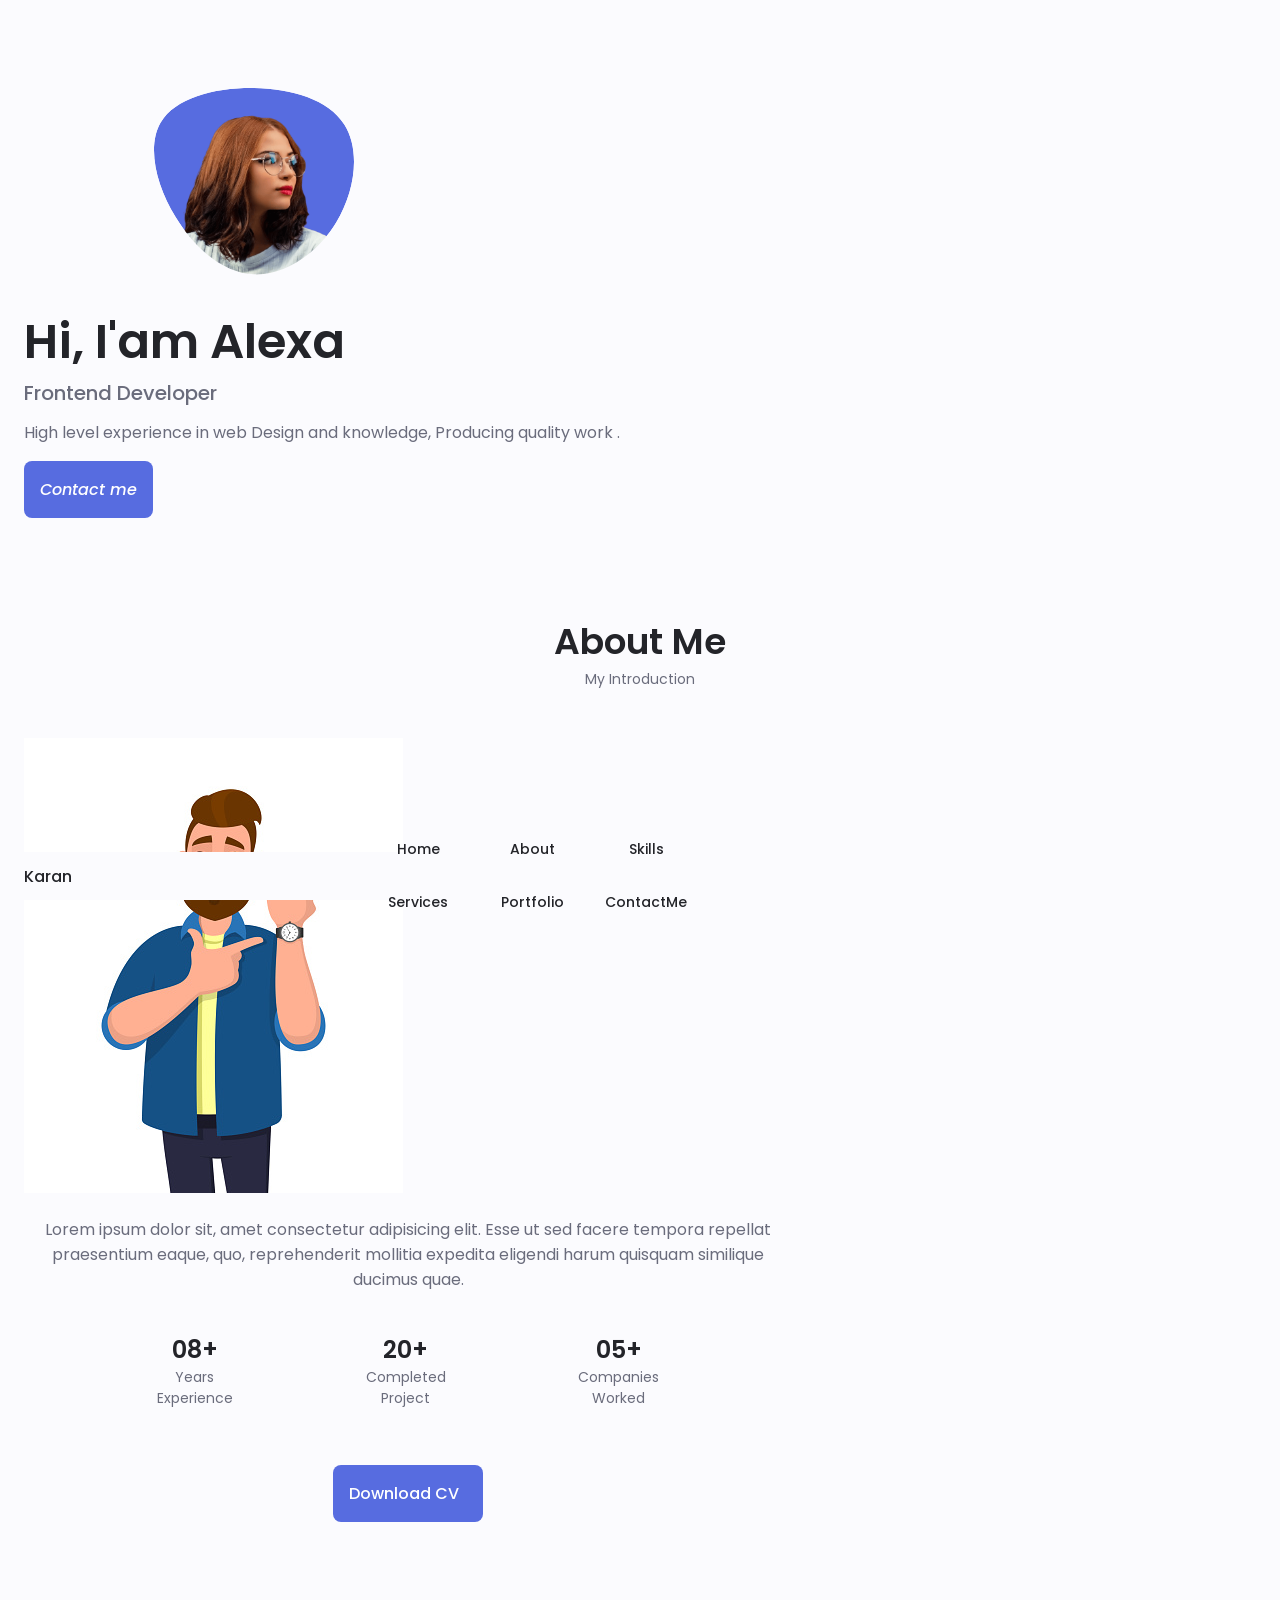
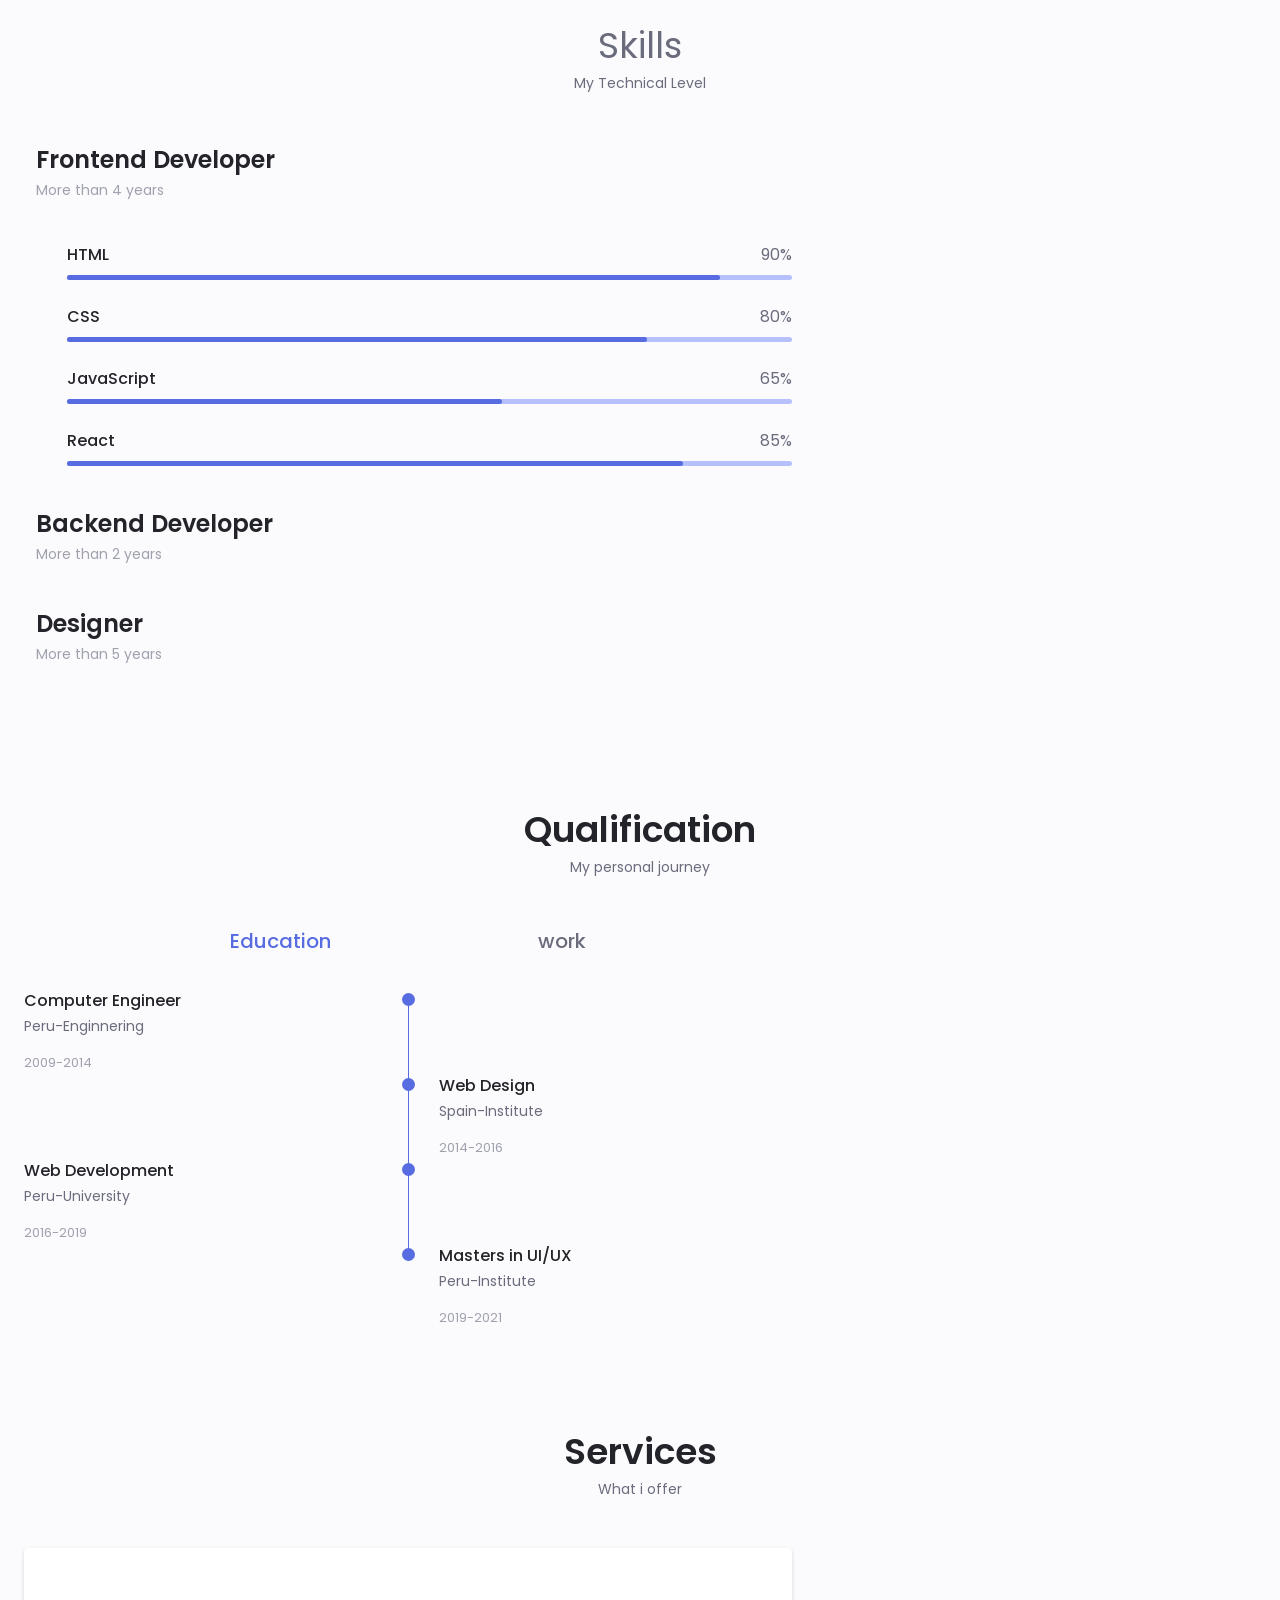
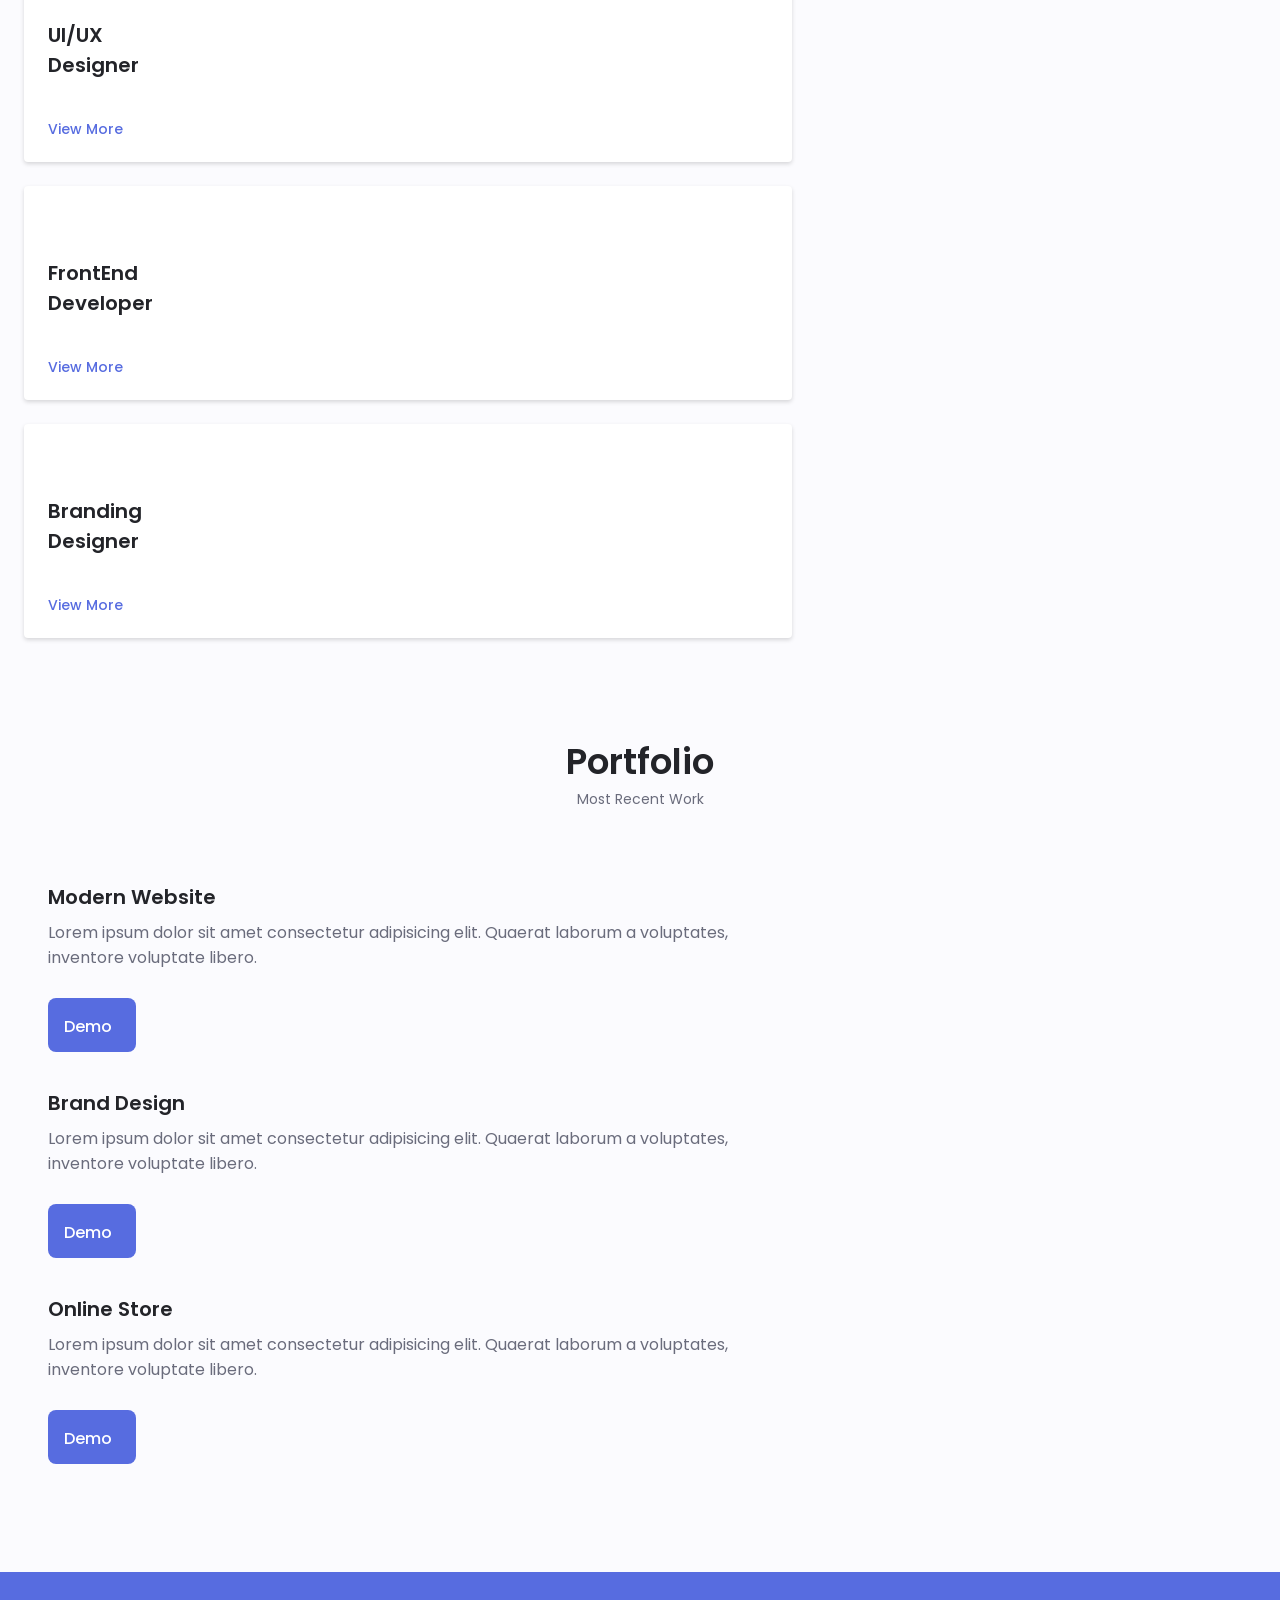
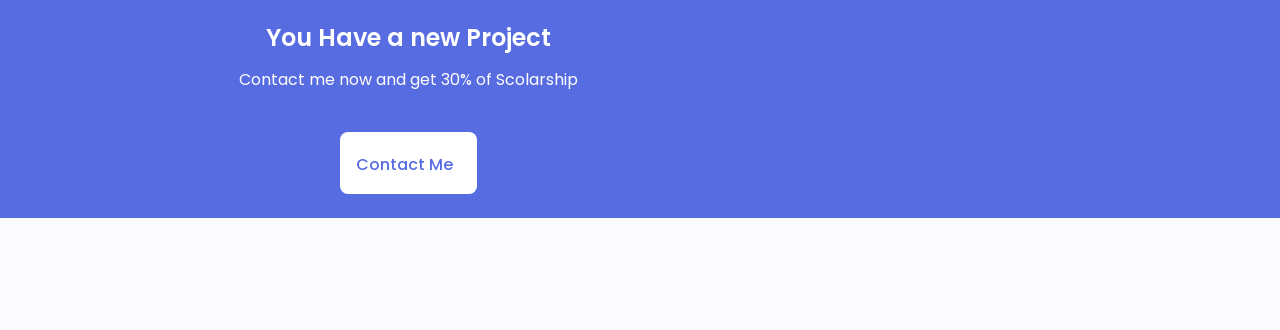
==== index.html @ 1f007a7f "added project section" ====
<!DOCTYPE html>
<html lang="en">

<head>
    <meta charset="UTF-8" />
    <meta http-equiv="X-UA-Compatible" content="IE=edge" />
    <meta name="viewport" content="width=device-width, initial-scale=1.0" />
    <title>Porfolio Site</title>
    <link rel="stylesheet" href="./css/style.css" />
    <link rel="stylesheet" href="https://unicons.iconscout.com/release/v4.0.0/css/line.css" />
</head>

<body>

    <!-- NAVBAR SECTION  -->
    <header id="header" class="header">
        <nav class="nav container">
            <a href="#" class="nav_logo">Karan</a>
            <div class="nav_menu" id="nav-menu">
                <ul class="nav_list grid">
                    <li class="nav_item">
                        <a href="#home" class="nav_link">
                            <i class="uil uil-estate nav_icon"></i>Home
                        </a>
                    </li>
                    <li class="nav_item">
                        <a href="#about" class="nav_link">
                            <i class="uil uil-users-alt nav_icon"></i>About
                        </a>
                    </li>
                    <li class="nav_item">
                        <a href="#skills" class="nav_link">
                            <i class="uil uil-file nav_icon"></i>Skills
                        </a>
                    </li>
                    <li class="nav_item">
                        <a href="#services" class="nav_link">
                            <i class="uil uil-briefcase-alt nav_icon"></i>Services
                        </a>
                    </li>
                    <li class="nav_item">
                        <a href="#portfolio" class="nav_link">
                            <i class="uil uil-scenery nav_icon"></i>Portfolio
                        </a>
                    </li>
                    <li class="nav_item">
                        <a href="#contact" class="nav_link">
                            <i class="uil uil-message nav_icon"></i>ContactMe
                        </a>
                    </li>
                </ul>
                <i class="uil uil-times nav_close" id="nav-close"></i>
            </div>
            <div class="nav_btns">
                <div class="nav_toggle" id="nav-toggle">
                    <i class="uil uil-apps nav_icon"></i>
                </div>
            </div>
        </nav>
    </header>

    <main class="main">
        <!-- HOME SECTION  -->

        <section class="home section" id="home">
            <div class="home_container container grid">
                <div class="home_content grid">
                    <div class="home_social">
                        <a href="#" target='_blank' class="home_social_icon"><i class="uil uil-dribbble"></i></a>

                        <a href="#" target='_blank' class="home_social_icon"><i class="uil uil-github-alt"></i></a>

                        <a href="#" target='_blank' class="home_social_icon"><i class="uil uil-linkedin-alt"></i></a>
                    </div>
                    <div class="home_img">
                        <svg viewBox="0 0 200 187" class='home_blob' xmlns="http://www.w3.org/2000/svg" xmlns:xlink="http://www.w3.org/1999/xlink">
              <mask id="mask0" mask-type="alpha">
                <path d="M190.312 36.4879C206.582 62.1187 201.309 102.826 182.328 134.186C163.346 165.547 
                            130.807 187.559 100.226 186.353C69.6454 185.297 41.0228 161.023 21.7403 129.362C2.45775 
                            97.8511 -7.48481 59.1033 6.67581 34.5279C20.9871 10.1032 59.7028 -0.149132 97.9666 
                            0.00163737C136.23 0.303176 174.193 10.857 190.312 36.4879Z" />
              </mask>
              <g mask="url(#mask0)">
                <path d="M190.312 36.4879C206.582 62.1187 201.309 102.826 182.328 134.186C163.346 
                            165.547 130.807 187.559 100.226 186.353C69.6454 185.297 41.0228 161.023 21.7403 
                            129.362C2.45775 97.8511 -7.48481 59.1033 6.67581 34.5279C20.9871 10.1032 59.7028 
                            -0.149132 97.9666 0.00163737C136.23 0.303176 174.193 10.857 190.312 36.4879Z" />
                <image class="home_blob-img" x='12' y='18' xlink:href="img/perfil.png" />
              </g>
            </svg>
                    </div>
                    <div class="home_data">
                        <h1 class="home_title">Hi, I'am Alexa</h1>
                        <h3 class="home_subtitle">Frontend Developer</h3>
                        <p class="home_description">High level experience in web Design and knowledge, Producing quality work .</p>
                        <a href="#contact" class="button button--flex">
                            <i class='uil uil-message'>Contact me</i>
                        </a>
                    </div>
                </div>
                <div class="home_scroll">
                    <a href="#about" class="home_scroll-button button--flex">
                        <i class="uil uil-mouse-alt home_scroll-mouse"></i>
                        <span class="home_scroll-name">Scroll Down</span>
                        <i class="uil uil-arrow-down home_scroll-arrow"></i>
                    </a>
                </div>
        </section>

        <!-- ABOUT SECTION  -->

        <section class="about section" id="about">
            <h2 class="section_title">About Me</h2>
            <span class="section_subtitle">My Introduction</span>
            <div class="about_container container grid">
                <img src="./img/aboutt.jpg" alt="">
                <div class="about_data">
                    <p class="about_description">Lorem ipsum dolor sit, amet consectetur adipisicing elit. Esse ut sed facere tempora repellat praesentium eaque, quo, reprehenderit mollitia expedita eligendi harum quisquam similique ducimus quae.</p>
                    <div class="about_info">
                        <div class="">
                            <span class="about_info-title">08+</span>
                            <span class="about_info-name">Years <br> Experience</span>
                        </div>

                        <div class="">
                            <span class="about_info-title">20+</span>
                            <span class="about_info-name">Completed <br> Project</span>
                        </div>

                        <div class="">
                            <span class="about_info-title">05+</span>
                            <span class="about_info-name">Companies <br> Worked</span>
                        </div>
                    </div>
                    <div class="about_buttons">
                        <a download="" href="./Resume/Karan-resume.pdf" class="button button--flex">
              Download CV<i class="uil uil-download-alt button_icon"></i>
            </a>
                    </div>
                </div>
            </div>
        </section>

        <!-- SKILLS SECTION  -->

        <section class="skills section" id="skills">
            <div class="section_title">Skills</div>
            <span class="section_subtitle">My Technical Level</span>
            <div class="skills_container container grid">
                <div>
                    <!--======== Skill1 ======-->
                    <div class="skills_content skills_open ">
                        <div class="skills_header">
                            <i class="uil uil-brackets-curly skills_icon"></i>
                            <div>
                                <h1 class="skills_title">
                                    Frontend Developer
                                </h1>
                                <span class="skills_subtitle">More than 4 years</span>
                            </div>
                            <i class="uil uil-angle-down skills_arrow"></i>
                        </div>
                        <div class="skills_list grid">
                            <!-- 1ST LIST -->

                            <div class="skills_data">
                                <div class="skills_titles">
                                    <h3 class="skills_name">HTML</h3>
                                    <span class="skills_number">90%</span>
                                </div>
                                <div class="skills_bar">
                                    <span class="skills_percentage skills_html"></span>
                                </div>
                            </div>
                            <!-- 2ND LIST -->

                            <div class="skills_data">
                                <div class="skills_titles">
                                    <h3 class="skills_name">CSS</h3>
                                    <span class="skills_number">80%</span>
                                </div>
                                <div class="skills_bar">
                                    <span class="skills_percentage skills_css"></span>
                                </div>
                            </div>
                            <!-- 3RD LIST -->

                            <div class="skills_data">
                                <div class="skills_titles">
                                    <h3 class="skills_name">JavaScript</h3>
                                    <span class="skills_number">65%</span>
                                </div>
                                <div class="skills_bar">
                                    <span class="skills_percentage skills_javascript"></span>
                                </div>
                            </div>
                            <!-- 4th LIST -->

                            <div class="skills_data">
                                <div class="skills_titles">
                                    <h3 class="skills_name">React</h3>
                                    <span class="skills_number">85%</span>
                                </div>
                                <div class="skills_bar">
                                    <span class="skills_percentage skills_react"></span>
                                </div>
                            </div>


                        </div>
                    </div>
                    <!--======== Skill2 ======-->
                    <div class="skills_content skills_close ">
                        <div class="skills_header">
                            <i class="uil uil-server-network skills_icon"></i>
                            <div>
                                <h1 class="skills_title">
                                    Backend Developer
                                </h1>
                                <span class="skills_subtitle">More than 2 years</span>
                            </div>
                            <i class="uil uil-angle-down skills_arrow"></i>
                        </div>
                        <div class="skills_list grid">
                            <!-- 1ST LIST -->

                            <div class="skills_data">
                                <div class="skills_titles">
                                    <h3 class="skills_name">NodsJs</h3>
                                    <span class="skills_number">90%</span>
                                </div>
                                <div class="skills_bar">
                                    <span class="skills_percentage skills_node"></span>
                                </div>
                            </div>
                            <!-- 2ND LIST -->

                            <div class="skills_data">
                                <div class="skills_titles">
                                    <h3 class="skills_name">PHP</h3>
                                    <span class="skills_number">70%</span>
                                </div>
                                <div class="skills_bar">
                                    <span class="skills_percentage skills_php"></span>
                                </div>
                            </div>
                            <!-- 3RD LIST -->

                            <div class="skills_data">
                                <div class="skills_titles">
                                    <h3 class="skills_name">Firebase</h3>
                                    <span class="skills_number">65%</span>
                                </div>
                                <div class="skills_bar">
                                    <span class="skills_percentage skills_firebase"></span>
                                </div>
                            </div>
                            <!-- 4th LIST -->

                            <div class="skills_data">
                                <div class="skills_titles">
                                    <h3 class="skills_name">Python</h3>
                                    <span class="skills_number">55%</span>
                                </div>
                                <div class="skills_bar">
                                    <span class="skills_percentage skills_python"></span>
                                </div>
                            </div>


                        </div>
                    </div>
                    <!--======== Skill3 ======-->
                    <div class="skills_content skills_close ">
                        <div class="skills_header">
                            <i class="uil uil-swatchbook skills_icon"></i>
                            <div>
                                <h1 class="skills_title">
                                    Designer
                                </h1>
                                <span class="skills_subtitle">More than 5 years</span>
                            </div>
                            <i class="uil uil-angle-down skills_arrow"></i>
                        </div>
                        <div class="skills_list grid">
                            <!-- 1ST LIST -->

                            <div class="skills_data">
                                <div class="skills_titles">
                                    <h3 class="skills_name">Figma</h3>
                                    <span class="skills_number">90%</span>
                                </div>
                                <div class="skills_bar">
                                    <span class="skills_percentage skills_figma"></span>
                                </div>
                            </div>
                            <!-- 2ND LIST -->

                            <div class="skills_data">
                                <div class="skills_titles">
                                    <h3 class="skills_name">Sketch</h3>
                                    <span class="skills_number">85%</span>
                                </div>
                                <div class="skills_bar">
                                    <span class="skills_percentage skills_sketch"></span>
                                </div>
                            </div>
                            <!-- 3RD LIST -->

                            <div class="skills_data">
                                <div class="skills_titles">
                                    <h3 class="skills_name">Photoshop</h3>
                                    <span class="skills_number">65%</span>
                                </div>
                                <div class="skills_bar">
                                    <span class="skills_percentage skills_photoshop"></span>
                                </div>
                            </div>

                        </div>
                    </div>
                </div>
            </div>
        </section>

        <!-- QUALIFICATION SECTION  -->

        <section class="q section">
            <h2 class="section_title">Qualification</h2>
            <span class="section_subtitle">My personal journey</span>
            <div class="q_container container">
                <div class="q_tabs">
                    <div class="q_button button-flex q_active" data-target='#education'>
                        <i class="uil uil-graduation-cap q-icon"></i> Education
                    </div>
                    <div class="q_button button-flex" data-target="#work">
                        <i class="uil uil-briefcase-alt q-icon"></i> work
                    </div>
                </div>
                <div class="q_sections">
                    <!--=================Qualification content 1=============-->
                    <div class="q_content q_active" data-content id="education">
                        <!--=================Qualification  1=============-->
                        <div class="q_data">
                            <div>
                                <h3 class="q_title">Computer Engineer</h3>
                                <span class="q_subtitle">Peru-Enginnering</span>
                                <div class="q_calendar">
                                    <i class="uil uil-calendar-alt"></i> 2009-2014
                                </div>
                            </div>
                            <div>
                                <span class="q_rounder"></span>
                                <span class="q_line"></span>
                            </div>
                        </div>

                        <!--=================Qualification  2=============-->
                        <div class="q_data">
                            <div></div>
                            <div>
                                <span class="q_rounder"></span>
                                <span class="q_line"></span>
                            </div>
                            <div>
                                <h3 class="q_title">Web Design</h3>
                                <span class="q_subtitle">Spain-Institute</span>
                                <div class="q_calendar">
                                    <i class="uil uil-calendar-alt"></i> 2014-2016
                                </div>
                            </div>
                        </div>

                        <!--=================Qualification  3=============-->
                        <div class="q_data">
                            <div>
                                <h3 class="q_title">Web Development</h3>
                                <span class="q_subtitle">Peru-University</span>
                                <div class="q_calendar">
                                    <i class="uil uil-calendar-alt"></i> 2016-2019
                                </div>
                            </div>
                            <div>
                                <span class="q_rounder"></span>
                                <span class="q_line"></span>
                            </div>
                        </div>
                        <!--=================Qualification  4=============-->
                        <div class="q_data">
                            <div></div>
                            <div>
                                <span class="q_rounder"></span>
                                <!-- <span class="q_line"></span> -->
                            </div>
                            <div>
                                <h3 class="q_title">Masters in UI/UX</h3>
                                <span class="q_subtitle">Peru-Institute</span>
                                <div class="q_calendar">
                                    <i class="uil uil-calendar-alt"></i> 2019-2021
                                </div>
                            </div>

                        </div>
                    </div>
                    <!--=================Qualification content 2=============-->
                    <div class="q_content" data-content id="work">
                        <!--=================Qualification  1=============-->
                        <div class="q_data">
                            <div>
                                <h3 class="q_title">Software Engineer</h3>
                                <span class="q_subtitle">Microsoft-Peru</span>
                                <div class="q_calendar">
                                    <i class="uil uil-calendar-alt"></i> 2016-2018
                                </div>
                            </div>
                            <div>
                                <span class="q_rounder"></span>
                                <span class="q_line"></span>
                            </div>
                        </div>

                        <!--=================Qualification  2=============-->
                        <div class="q_data">
                            <div></div>
                            <div>
                                <span class="q_rounder"></span>
                                <span class="q_line"></span>
                            </div>
                            <div>
                                <h3 class="q_title">Frontend Developer</h3>
                                <span class="q_subtitle">Apple Inc-Spain</span>
                                <div class="q_calendar">
                                    <i class="uil uil-calendar-alt"></i> 2018-2020
                                </div>
                            </div>
                        </div>

                        <!--=================Qualification  3=============-->
                        <div class="q_data">
                            <div>
                                <h3 class="q_title">UI-Designer</h3>
                                <span class="q_subtitle">Figma-Spain</span>
                                <div class="q_calendar">
                                    <i class="uil uil-calendar-alt"></i> 2016-2019
                                </div>
                            </div>
                            <div>
                                <span class="q_rounder"></span>
                                <!-- <span class="q_line"></span> -->
                            </div>
                        </div>
                    </div>
                </div>
            </div>
        </section>

        <!-- SERVICES SECTION/  -->

        <section class="services section" id="services">
            <h2 class="section_title">Services</h2>
            <span class="section_subtitle">What i offer</span>
            <div class="services_container container grid">
                <!-- SERVICES 1 -->
                <div class="services_content">
                    <div>
                        <i class="uil uil-web-grid services_icon"></i>
                        <h3 class="services_title">UI/UX <br> Designer</h3>
                    </div>
                    <span class="button button-flex button-small button-link services_button">
                        View More
                        <i class="uil uil-arrow-right button_icon"></i>
                    </span>
                    <div class="services_modal">
                        <div class="services_modal-content">
                            <h4 class="services_modal-title">UI/UX <br> Designer</h4>
                            <i class="uil uil-times services_modal-close"></i>
                            <ul class="services_modal-services grid">
                                <li class="services-modal-service">
                                    <i class="uil uil-check-circle services_modal-icon"></i>
                                    <p>Lorem ipsum dolor sit amet.</p>
                                </li>
                                <li class="services-modal-service">
                                    <i class="uil uil-check-circle services_modal-icon"></i>
                                    <p>Lorem ipsum dolor sit amet.</p>
                                </li>
                                <li class="services-modal-service">
                                    <i class="uil uil-check-circle services_modal-icon"></i>
                                    <p>Lorem ipsum dolor sit amet.</p>
                                </li>
                                <li class="services-modal-service">
                                    <i class="uil uil-check-circle services_modal-icon"></i>
                                    <p>Lorem ipsum dolor sit amet.</p>
                                </li>
                            </ul>
                        </div>
                    </div>
                </div>
                <!-- SERVICES 2 -->
                <div class="services_content">
                    <div>
                        <i class="uil uil-arrow services_icon"></i>
                        <h3 class="services_title">FrontEnd <br> Developer</h3>
                    </div>
                    <span class="button button-flex button-small button-link services_button">
                        View More
                        <i class="uil uil-arrow-right button_icon"></i>
                    </span>
                    <div class="services_modal">
                        <div class="services_modal-content">
                            <h4 class="services_modal-title">FrontEnd <br> Developer</h4>
                            <i class="uil uil-times services_modal-close"></i>
                            <ul class="services_modal-services grid">
                                <li class="services-modal-service">
                                    <i class="uil uil-check-circle services_modal-icon"></i>
                                    <p>Lorem ipsum dolor sit amet.</p>
                                </li>
                                <li class="services-modal-service">
                                    <i class="uil uil-check-circle services_modal-icon"></i>
                                    <p>Lorem ipsum dolor sit amet.</p>
                                </li>
                                <li class="services-modal-service">
                                    <i class="uil uil-check-circle services_modal-icon"></i>
                                    <p>Lorem ipsum dolor sit amet.</p>
                                </li>
                                <li class="services-modal-service">
                                    <i class="uil uil-check-circle services_modal-icon"></i>
                                    <p>Lorem ipsum dolor sit amet.</p>
                                </li>
                            </ul>
                        </div>
                    </div>
                </div>
                <!-- SERVICES 3 -->
                <div class="services_content">
                    <div>
                        <i class="uil uil-pen services_icon"></i>
                        <h3 class="services_title">Branding <br> Designer</h3>
                    </div>
                    <span class="button button-flex button-small button-link services_button">
                        View More
                        <i class="uil uil-arrow-right button_icon"></i>
                    </span>
                    <div class="services_modal">
                        <div class="services_modal-content">
                            <h4 class="services_modal-title">Branding <br> Designer</h4>
                            <i class="uil uil-times services_modal-close"></i>
                            <ul class="services_modal-services grid">
                                <li class="services-modal-service">
                                    <i class="uil uil-check-circle services_modal-icon"></i>
                                    <p>Lorem ipsum dolor sit amet.</p>
                                </li>
                                <li class="services-modal-service">
                                    <i class="uil uil-check-circle services_modal-icon"></i>
                                    <p>Lorem ipsum dolor sit amet.</p>
                                </li>
                                <li class="services-modal-service">
                                    <i class="uil uil-check-circle services_modal-icon"></i>
                                    <p>Lorem ipsum dolor sit amet.</p>
                                </li>
                                <li class="services-modal-service">
                                    <i class="uil uil-check-circle services_modal-icon"></i>
                                    <p>Lorem ipsum dolor sit amet.</p>
                                </li>
                            </ul>
                        </div>
                    </div>
                </div>
            </div>
        </section>

        <!-- PORTFOLIO SECTION  -->

        <section class="portfolio section" id="portfolio">
            <h2 class="section_title">Portfolio</h2>
            <span class="section_subtitle">Most Recent Work</span>
            <div class="portfolio_container container ">
                <div>
                    <!-- PORTFOLIO 1 -->
                    <div class="portfolio_content grid ">
                        <img src="./img/portfolio1.jpg" alt="" class="portfolio_img">
                        <div class="portfolio_data">
                            <h3 class="portfolio_title">Modern Website</h3>
                            <p class="portfolio_description">
                                Lorem ipsum dolor sit amet consectetur adipisicing elit. Quaerat laborum a voluptates, inventore voluptate libero.
                            </p>
                            <a href="#" class="button button-flex button-small portfolio_button">
                                Demo
                                <i class="uil uil-arrow-right button_icon"></i>
                            </a>
                        </div>
                    </div>
                    <!-- PORTFOLIO 2 -->
                    <div class="portfolio_content grid ">
                        <img src="./img/portfolio2.jpg" alt="" class="portfolio_img">
                        <div class="portfolio_data">
                            <h3 class="portfolio_title">Brand Design</h3>
                            <p class="portfolio_description">
                                Lorem ipsum dolor sit amet consectetur adipisicing elit. Quaerat laborum a voluptates, inventore voluptate libero.
                            </p>
                            <a href="#" class="button button-flex button-small portfolio_button">
                                Demo
                                <i class="uil uil-arrow-right button_icon"></i>
                            </a>
                        </div>
                    </div>
                    <!-- PORTFOLIO 3 -->
                    <div class="portfolio_content grid">
                        <img src="./img/portfolio3.jpg" alt="" class="portfolio_img">
                        <div class="portfolio_data">
                            <h3 class="portfolio_title">Online Store</h3>
                            <p class="portfolio_description">
                                Lorem ipsum dolor sit amet consectetur adipisicing elit. Quaerat laborum a voluptates, inventore voluptate libero.
                            </p>
                            <a href="#" class="button button-flex button-small portfolio_button">
                                Demo
                                <i class="uil uil-arrow-right button_icon"></i>
                            </a>
                        </div>
                    </div>
                </div>
            </div>
        </section>

        <!-- PROJECT IN MIND  -->
        <section class="project section">
            <div class="project_bg">
                <div class="project_container container grid">
                    <div class="project_data">
                        <h2 class="project_title">You Have a new Project</h2>
                        <p class="project_description">Contact me now and get 30% of Scolarship </p>
                        <a href="#contact" class="button button-flex button-white">
                            Contact Me
                            <i class="uil uil-message project_icon button_icon"></i>
                        </a>
                    </div>
                    <img src="./img/project.png" alt="" class="project_img">
                </div>
            </div>
        </section>
    </main>

    <script src="./js/script.js"></script>
</body>

</html>
---- css/style.css ----
@import url("https://fonts.googleapis.com/css2?family=Poppins:wght@100;200;300;400;500;600;700;800;900&display=swap");
:root {
    --header-height: 3rem;
    --hue-color: 231;
    --first-color: hsl(var(--hue-color), 69%, 61%);
    --first-color-second: hsl(var(--hue-color), 69%, 61%);
    --first-color-alt: hsl(var(--hue-color), 57%, 53%);
    --first-color-lighter: hsl(var(--hue-color), 92%, 85%);
    --title-color: hsl(var(--hue-color), 8%, 15%);
    --text-color: hsl(var(--hue-color), 8%, 45%);
    --text-color-light: hsl(var(--hue-color), 8%, 65%);
    --input-color: hsl(var(--hue-color), 70%, 96%);
    --body-color: hsl(var(--hue-color), 60%, 99%);
    --container-color: #fff;
    --body-font: "Poppins", sans-serif;
    --big-font-size: 2rem;
    --h1-font-size: 1.5rem;
    --h2-font-size: 1.25rem;
    --h3-font-size: 1.125rem;
    --normal-font-size: 0.938rem;
    --small-font-size: 0.813rem;
    --smaller-font-size: 0.75rem;
    --font-medium: 500;
    --font-semi-bold: 600;
    --mb-0-25: 0.25rem;
    --mb-0-5: 0.5rem;
    --mb-0-75: 0.75rem;
    --mb-1: 1rem;
    --mb-1-5: 1.5rem;
    --mb-2: 2rem;
    --mb-2-5: 2.5rem;
    --mb-3: 3rem;
    --z-tooltip: 10;
    --z-fixed: 100;
    --z-modal: 1000;
}

@media screen and (min-width: 968px) {
     :root {
        --big-font-size: 3rem;
        --h1-font-size: 2.25rem;
        --h2-font-size: 1.5rem;
        --h3-font-size: 1.25rem;
        --normal-font-size: 1rem;
        --small-font-size: 0.875rem;
        --smaller-font-size: 0.813rem;
    }
}


/* UTILITY SECTION  */

* {
    padding: 0;
    margin: 0;
    box-sizing: border-box;
}

html {
    scroll-behavior: smooth;
}

body {
    margin: 0 0 var(--header-height) 0;
    font-family: var(--body-font);
    font-size: var(--normal-font-size);
    background-color: var(--body-color);
    color: var(--text-color);
}

h1,
h2,
h3,
h4 {
    color: var(--title-color);
    font-weight: var(--font-semi-bold);
}

ul {
    list-style: none;
}

a {
    text-decoration: none;
}

img {
    max-width: 100%;
    height: auto;
}

.section {
    padding: 2rem 0 4rem;
}

.section_title {
    font-size: var(--h1-font-size);
}

.section_subtitle {
    display: block;
    font-size: var(--small-font-size);
    margin-bottom: var(--mb-3);
}

.section_title,
.section_subtitle {
    text-align: center;
}

.container {
    max-width: 768px;
    margin-left: var(--mb-1-5);
    margin-right: var(--mb-1-5);
}

.grid {
    display: grid;
    gap: 1.5rem;
}

.header {
    width: 100%;
    position: fixed;
    bottom: 0;
    left: 0;
    z-index: var(--z-fixed);
    background-color: var(--body-color);
}


/* NAVBAR SECTION  */

.nav {
    max-width: 968px;
    height: var(--header-height);
    display: flex;
    justify-content: space-between;
    align-items: center;
}

.nav_logo,
.nav_toggle {
    color: var(--title-color);
    font-weight: var(--font-medium);
}

.nav_logo:hover {
    color: var(--first-color);
}

.nav_toggle {
    font-size: 1.1rem;
    cursor: pointer;
}

.nav_toggle:hover {
    color: var(--first-color);
    /* color: purple; */
}

@media screen and (max-width: 767px) {
    .nav_menu {
        position: fixed;
        bottom: -100%;
        left: 0;
        width: 100%;
        background-color: var(--body-color);
        padding: 2rem 1.5rem 0 0;
        border-radius: 1.5rem 1.5rem 0 0;
        transition: 0.3s;
    }
}

.nav_list {
    grid-template-columns: repeat(3, 1fr);
    gap: 2rem;
}

.nav_link {
    display: flex;
    flex-direction: column;
    align-items: center;
    font-size: var(--small-font-size);
    color: var(--title-color);
    font-weight: var(--font-medium);
}

.nav_link:hover {
    color: var(--first-color);
    /* color: purple; */
}

.nav_icon {
    font-size: 1.2rem;
}

.nav_close {
    position: absolute;
    right: 1.3rem;
    bottom: 0.5rem;
    font-size: 1.5rem;
    cursor: pointer;
    color: var(--first-color);
}

.nav_close:hover {
    color: var(--first-color-alt);
}

.show-menu {
    bottom: 0;
}


/* HOME SECTION */

.home_container {
    gap: 1rem;
}

.home_content {
    grid-template-columns: .5fr 3fr;
    padding-top: 3.5rem;
    align-items: center;
}

.home_social {
    display: grid;
    grid-template-columns: max-content;
    row-gap: 1rem;
}

.home_social_icon {
    font-size: 1.25rem;
    color: var(--first-color);
}

.home_social_icon:hover {
    color: var(--first-color-alt);
}

.home_blob {
    width: 200px;
    fill: var(--first-color);
}

.home_blob-img {
    width: 170px;
}

.home_data {
    grid-column: 1/3;
}

.home_title {
    font-size: var(--big-font-size);
}

.home_subtitle {
    font-size: var(--h3-font-size);
    color: var(--text-color);
    font-weight: var(--font-medium);
    margin-bottom: var(--mb-0-75);
}

.homedescription {
    margin-bottom: var(--mb-2);
}

.home_scroll {
    display: none;
}

.home_scroll-button {
    color: var(--first-color);
    transition: .3s;
}

.home_scroll-button:hover {
    transform: translateY(.25rem);
}

.home_sccroll-mouse {
    font-size: 2rem;
}

.home_scroll-name {
    font-size: var(--small-font-size);
    color: var(--title-color);
    font-weight: var(--font-medium);
    margin-right: var(--mb-0-25);
}

.home_scroll-arrow {
    font-size: 1.25rem;
}


/* BUTTONS SECTION */

.button {
    display: inline-block;
    background-color: var(--first-color);
    color: #fff;
    padding: 1rem;
    border-radius: .5rem;
    margin-top: var(--mb-1);
    font-weight: var(--font-medium);
}

.button:hover {
    background-color: var(--first-color-alt);
}

.button_icon {
    font-size: 1.25rem;
    margin-left: var(--mb-0-5);
    transition: .3s;
}

.button-white {
    background-color: #fff;
    color: var(--first-color);
}

.button-white:hover {
    background-color: #fff;
}

.button--flex {
    display: inline-flex;
    align-items: center;
}

.button-small {
    padding: .75rem 1rem;
}

.button-link {
    padding: 0;
    background-color: transparent;
    color: var(--first-color);
}

.button-link:hover {
    background-color: transparent;
    color: var(--first-color-alt);
}


/* ABOUT SECTION  */

.about_img {
    width: 200px;
    border-radius: .5rem;
    justify-self: center;
    align-self: center;
}

.about_description {
    text-align: center;
    margin-bottom: var(--mb-2-5);
}

.about_info {
    display: flex;
    justify-content: space-evenly;
    margin-bottom: var(--mb-2-5);
}

.about_info-title {
    font-size: var(--h2-font-size);
    font-weight: var(--font-semi-bold);
    color: var(--title-color);
}

.about_info-name {
    font-size: var(--small-font-size);
}

.about_info-title,
.about_info-name {
    display: block;
    text-align: center;
}

.about_buttons {
    display: flex;
    justify-content: center;
}


/* skills section  */

.skills_container {
    row-gap: 0;
}

.skills_header {
    display: flex;
    align-items: center;
    margin-bottom: var(--mb-2-5);
    cursor: pointer;
}

.skills_icon,
.skills_arrow {
    font-size: 2rem;
    color: var(--first-color);
}

.skills_icon {
    margin-right: var(--mb-0-75);
}

j.skills_title {
    font-size: var(--h3-font-size);
}

.skills_subtitle {
    font-size: var(--small-font-size);
    color: var(--text-color-light);
}

.skills_arrow {
    margin-left: auto;
    transition: .4s;
}

.skills_list {
    row-gap: 1.5rem;
    padding-left: 2.7rem;
}

.skills_titles {
    display: flex;
    justify-content: space-between;
    margin-bottom: var(--mb-0-5);
}

.skills_name {
    font-size: var(--normal-font-size);
    font-weight: var(--font-medium);
}

.skills_bar,
.skills_percentage {
    height: 5px;
    border-radius: .25rem;
}

.skills_bar {
    background-color: var(--first-color-lighter);
}

.skills_percentage {
    display: block;
    background-color: var(--first-color);
}

.skills_html {
    width: 90%;
}

.skills_css {
    width: 80%;
}

.skills_javascript {
    width: 60%;
}

.skills_react {
    width: 85%;
}

.skills_node {
    width: 90%;
}

.skills_php {
    width: 80%;
}

.skills_firebase {
    width: 60%;
}

.skills_python {
    width: 50%;
}

.skills_figma {
    width: 90%;
}

.skills_sketch {
    width: 70%;
}

.skills_photoshop {
    width: 60%;
}

.skills_close .skills_list {
    height: 0;
    overflow: hidden;
}

.skills_open .skills_list {
    height: max-content;
    margin-bottom: var(--mb-2-5);
}

.skills_open .skills_arrow {
    transform: rotate(-180deg);
}


/* QUALIFICATION SECTION  */

.q_tabs {
    display: flex;
    justify-content: space-evenly;
    margin-bottom: var(--mb-2);
}

.q_button {
    font-size: var(--h3-font-size);
    font-weight: var(--font-medium);
    cursor: pointer;
}

.q_button:hover {
    color: var(--first-color);
}

.q_icon {
    font-size: 1.8rem;
    margin-right: var(--mb-0-25);
}

.q_data {
    display: grid;
    grid-template-columns: 1fr max-content 1fr;
    column-gap: 1.5rem;
}

.q_title {
    font-size: var(--normal-font-size);
    font-weight: var(--font-medium);
}

.q_subtitle {
    display: inline-block;
    font-size: var(--small-font-size);
    margin-bottom: var(--mb-1);
}

.q_calendar {
    font-size: var(--smaller-font-size);
    color: var(--text-color-light);
}

.q_rounder {
    display: inline-block;
    width: 13px;
    height: 13px;
    background-color: var(--first-color);
    border-radius: 50%;
}

.q_line {
    display: block;
    width: 1px;
    height: 100%;
    background-color: var(--first-color);
    transform: translate(6px, -7px);
}

.q [data-content] {
    display: none;
}

.q_active[data-content] {
    display: block;
}

.q_button.q_active {
    color: var(--first-color);
}


/* SERVICES SECTION  */

.services_container {
    gap: 1.5rem;
    grid-template-columns: repeat (2, 1fr);
}

.services_content {
    position: relative;
    background-color: var(--container-color);
    padding: 3.5rem .5rem 1.25rem 1.5rem;
    border-radius: .25rem;
    box-shadow: 0 2px 4px rgba(0, 0, 0, .15);
    transition: .3s;
}

.services_content:hover {
    box-shadow: 0 4px 8px rgba(0, 0, 0, .15);
}

.services_icon {
    display: block;
    font-size: 1.5rem;
    color: var(--first-color);
    margin-bottom: var(--mb-1);
}

.services_title {
    font-size: var(--h3-font-size);
    margin-bottom: var(--mb-1);
}

.services_button {
    cursor: pointer;
    font-size: var(--small-font-size);
}

.services_button:hover .button_icon {
    transform: translateX(.25rem);
}

.services_modal {
    position: fixed;
    top: 0;
    left: 0;
    right: 0;
    bottom: 0;
    background-color: rgba(0, 0, 0, .5);
    display: flex;
    align-items: center;
    justify-content: center;
    padding: 0 1rem;
    z-index: var(--z-modal);
    opacity: 0;
    visibility: hidden;
    transform: .3s;
}

.services_modal-content {
    position: relative;
    background-color: var(--container-color);
    padding: 1.5rem;
    border-radius: .5rem;
}

.services_modal-services {
    row-gap: 1rem;
}

.services_modal-services {
    display: flex;
}

.services_modal-title {
    font-size: var(--h3-font-size);
    font-weight: var(--font-medium);
    margin-bottom: var(--mb-1-5);
}

.services_modal-close {
    position: absolute;
    top: 1rem;
    right: 1rem;
    font-size: 1.5rem;
    color: var(--first-color);
    cursor: pointer;
}

.services_modal-icon {
    color: var(--first-color);
    margin-right: var(--mb-0-25);
}

.active-modal {
    opacity: 1;
    visibility: visible;
}


/* PORTFOLIO SECTION  */

.portfolio_container {
    overflow: initial;
}

.portfolio_content {
    padding: 0 1.5rem;
}

.portfolio_img {
    width: 400px;
    border-radius: .5rem;
    justify-self: center;
}

.portfolio_title {
    font-size: var(--h3-font-size);
    margin-bottom: var(--mb-0-5);
}

.portfolio_description {
    margin-bottom: var(--mb-0-75);
}

.portfolio_button {
    margin-bottom: var(--mb-0-75);
}

.portfolio_button:hover .button_icon {
    transform: translateX(.25rem);
}


/* PROJECT SECTION  */

.project {
    text-align: center;
}

.project_bg {
    background-color: var(--first-color-second);
    padding-top: 3rem;
}

.project_title {
    font-size: var(--h2-font-size);
    margin-bottom: var(--mb-0-75);
}

.project_description {
    margin-bottom: var(--mb-1-5);
}

.project_title,
.project_description {
    color: white;
}

.project_img {
    width: 232px;
    justify-self: center;
}
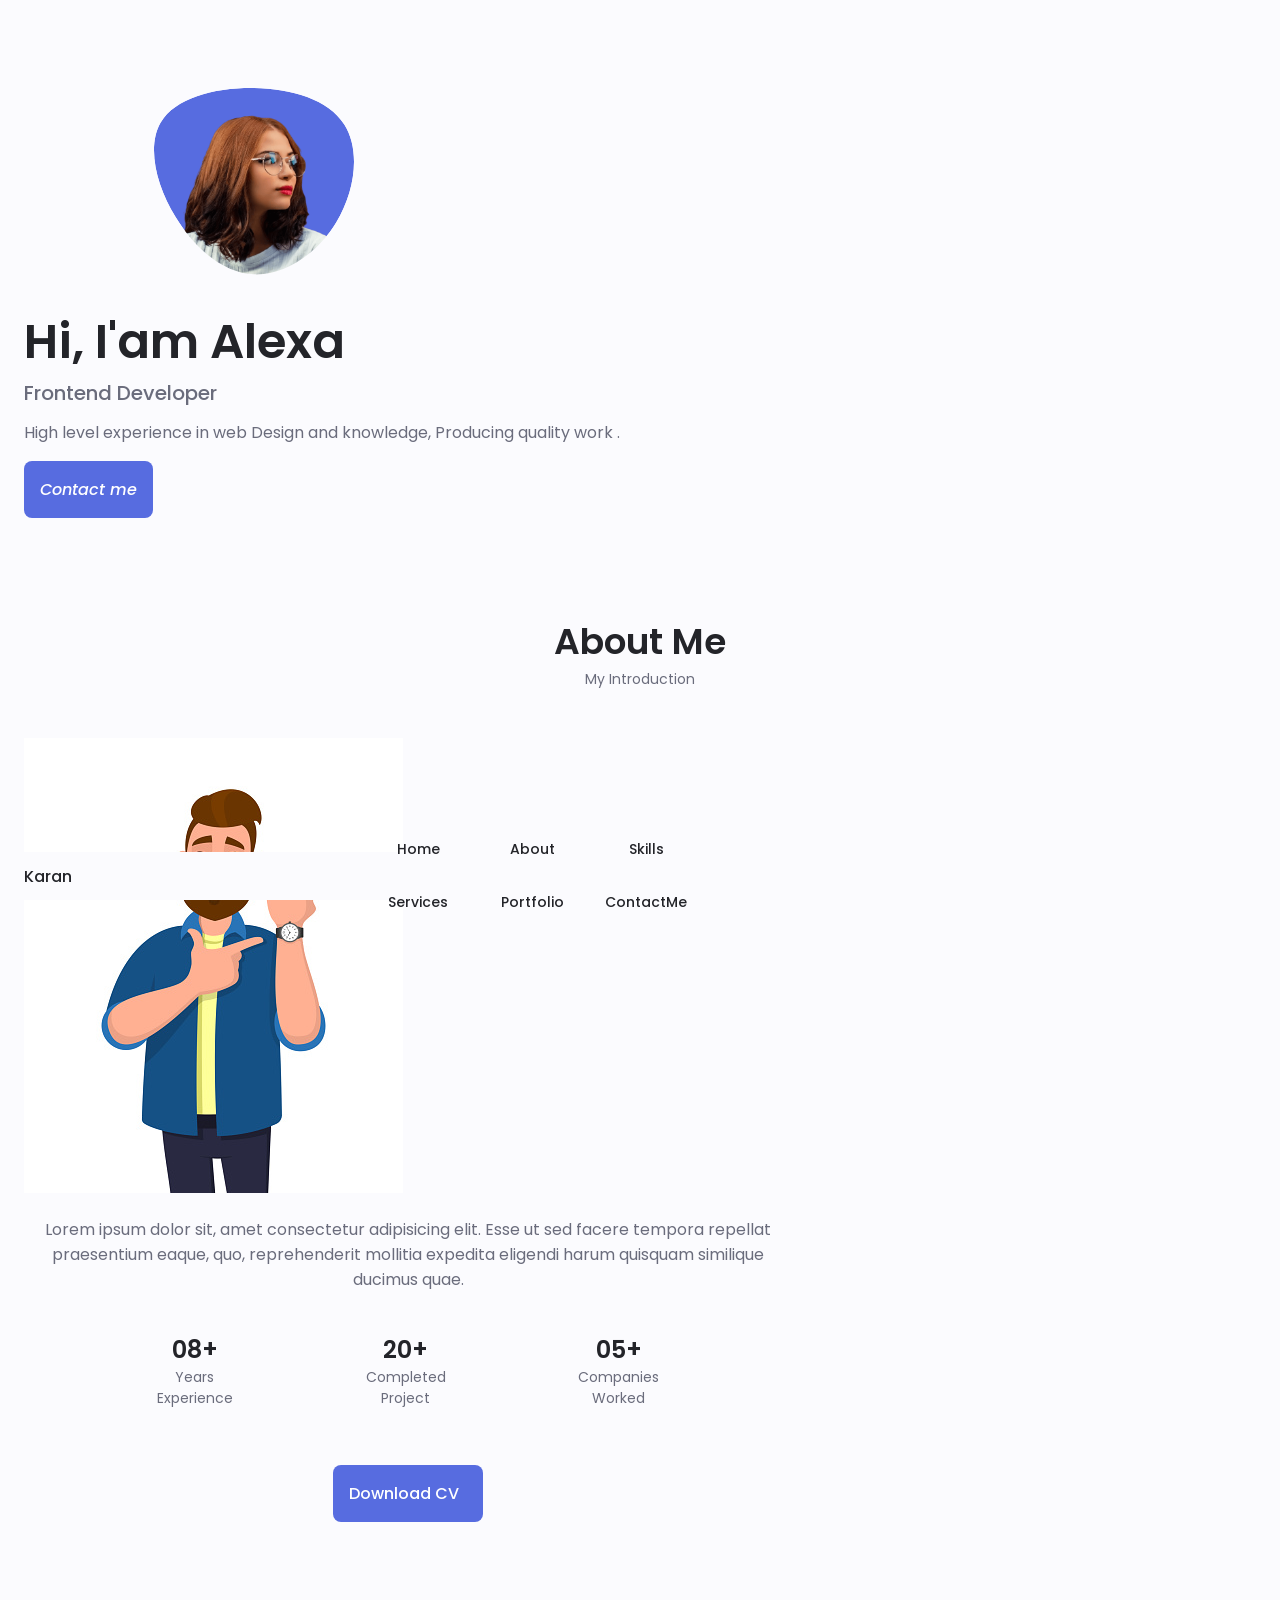
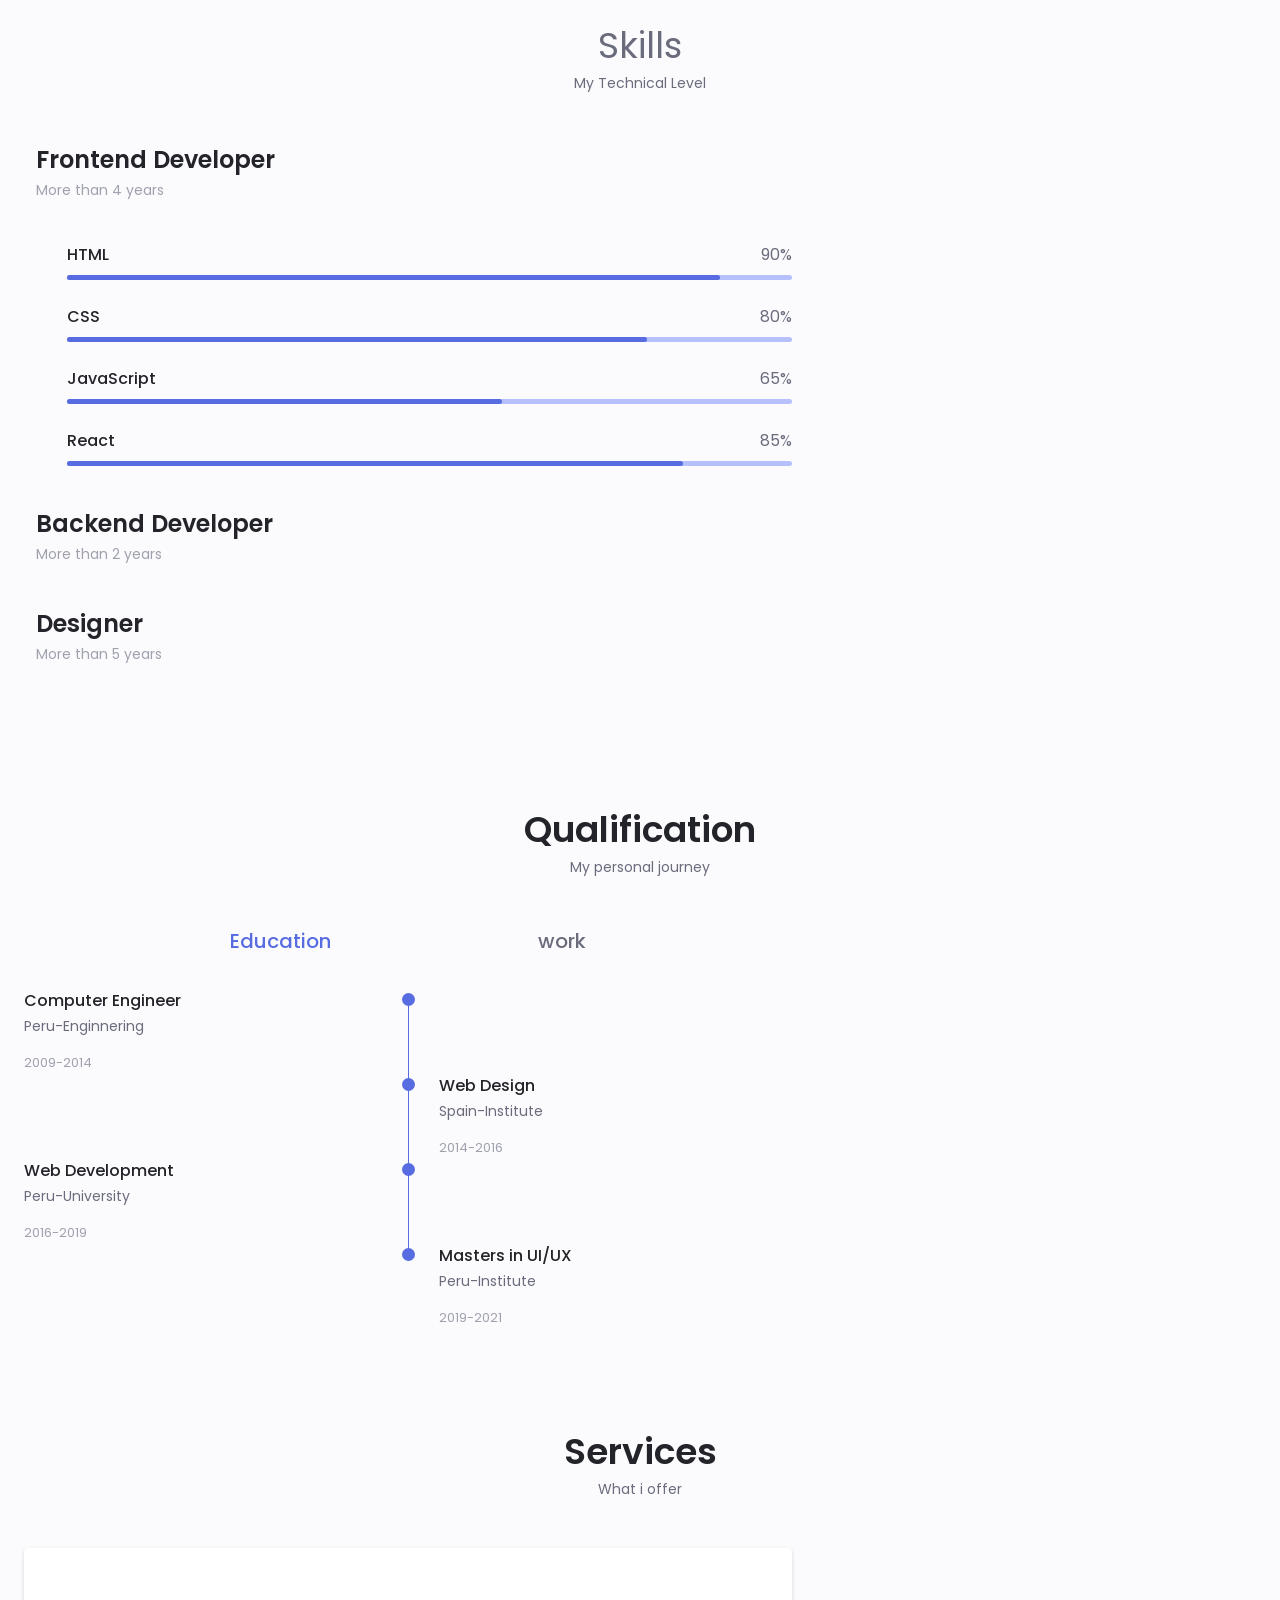
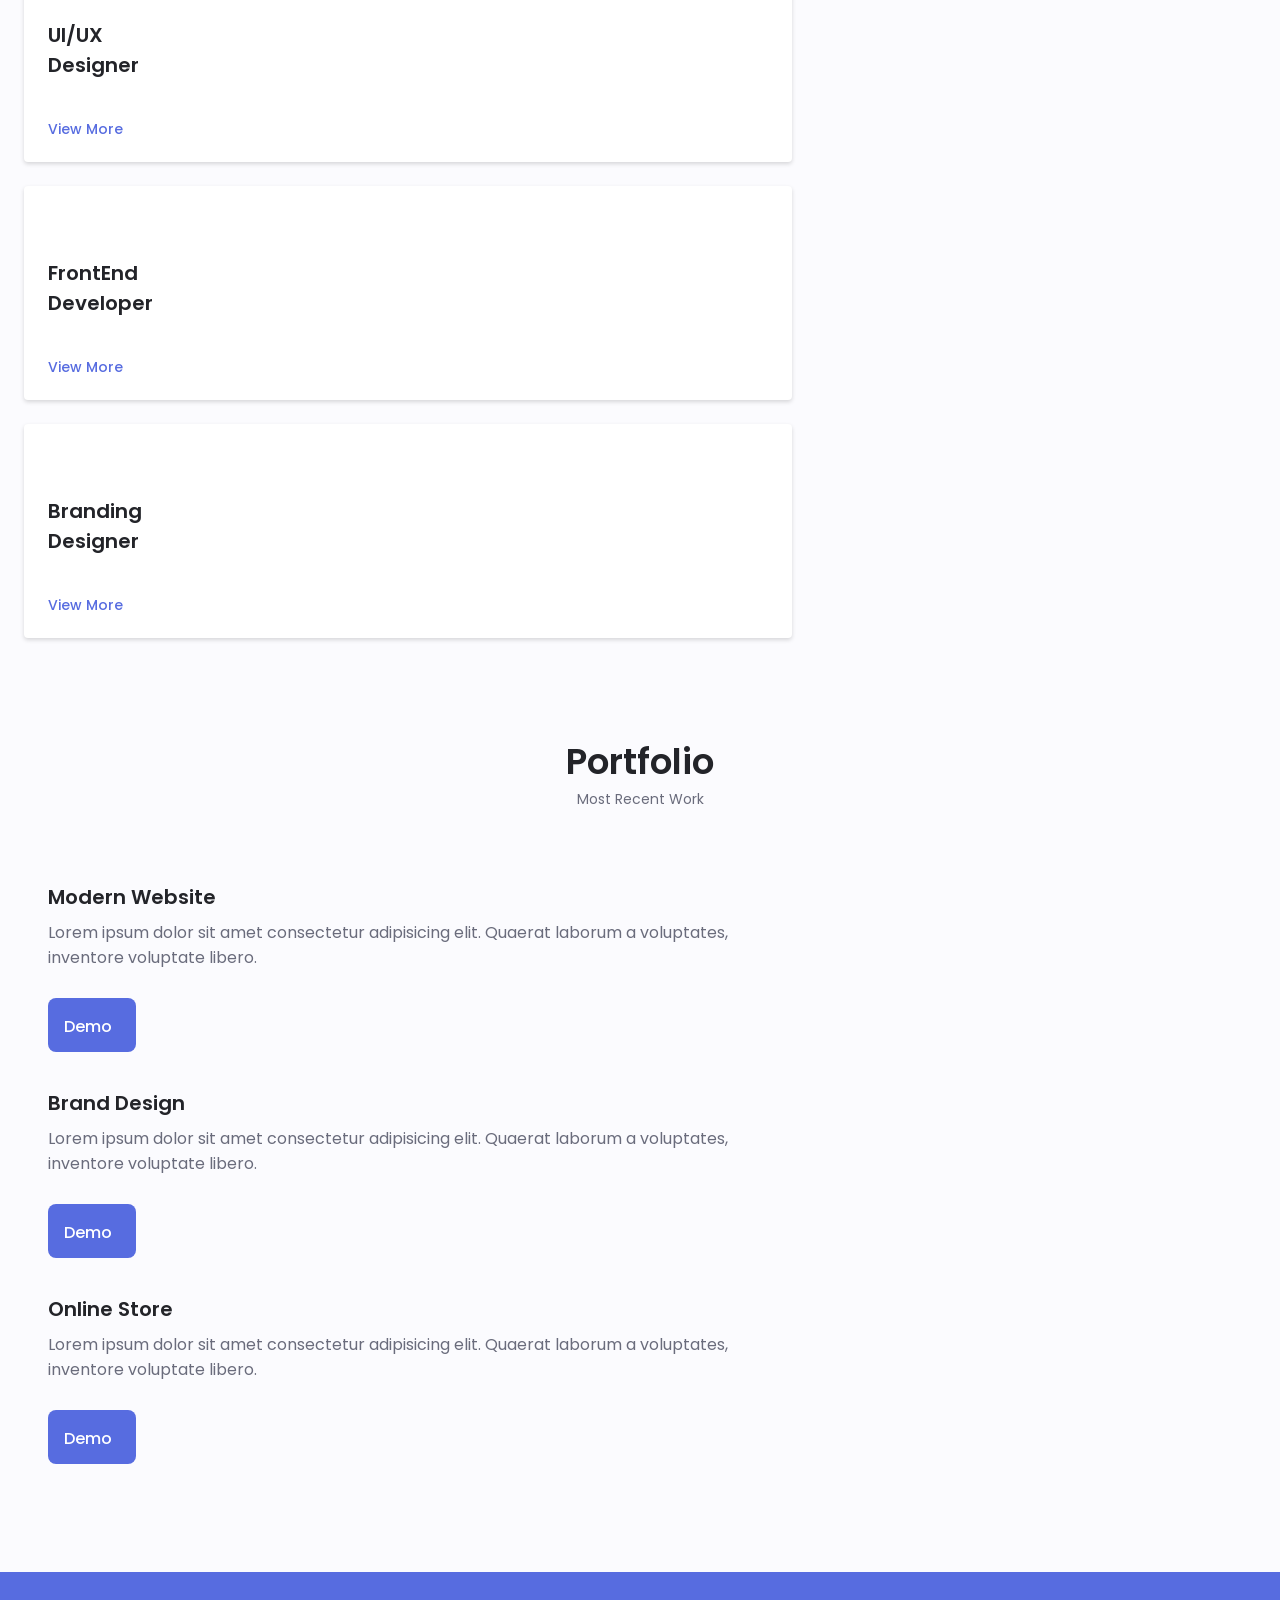
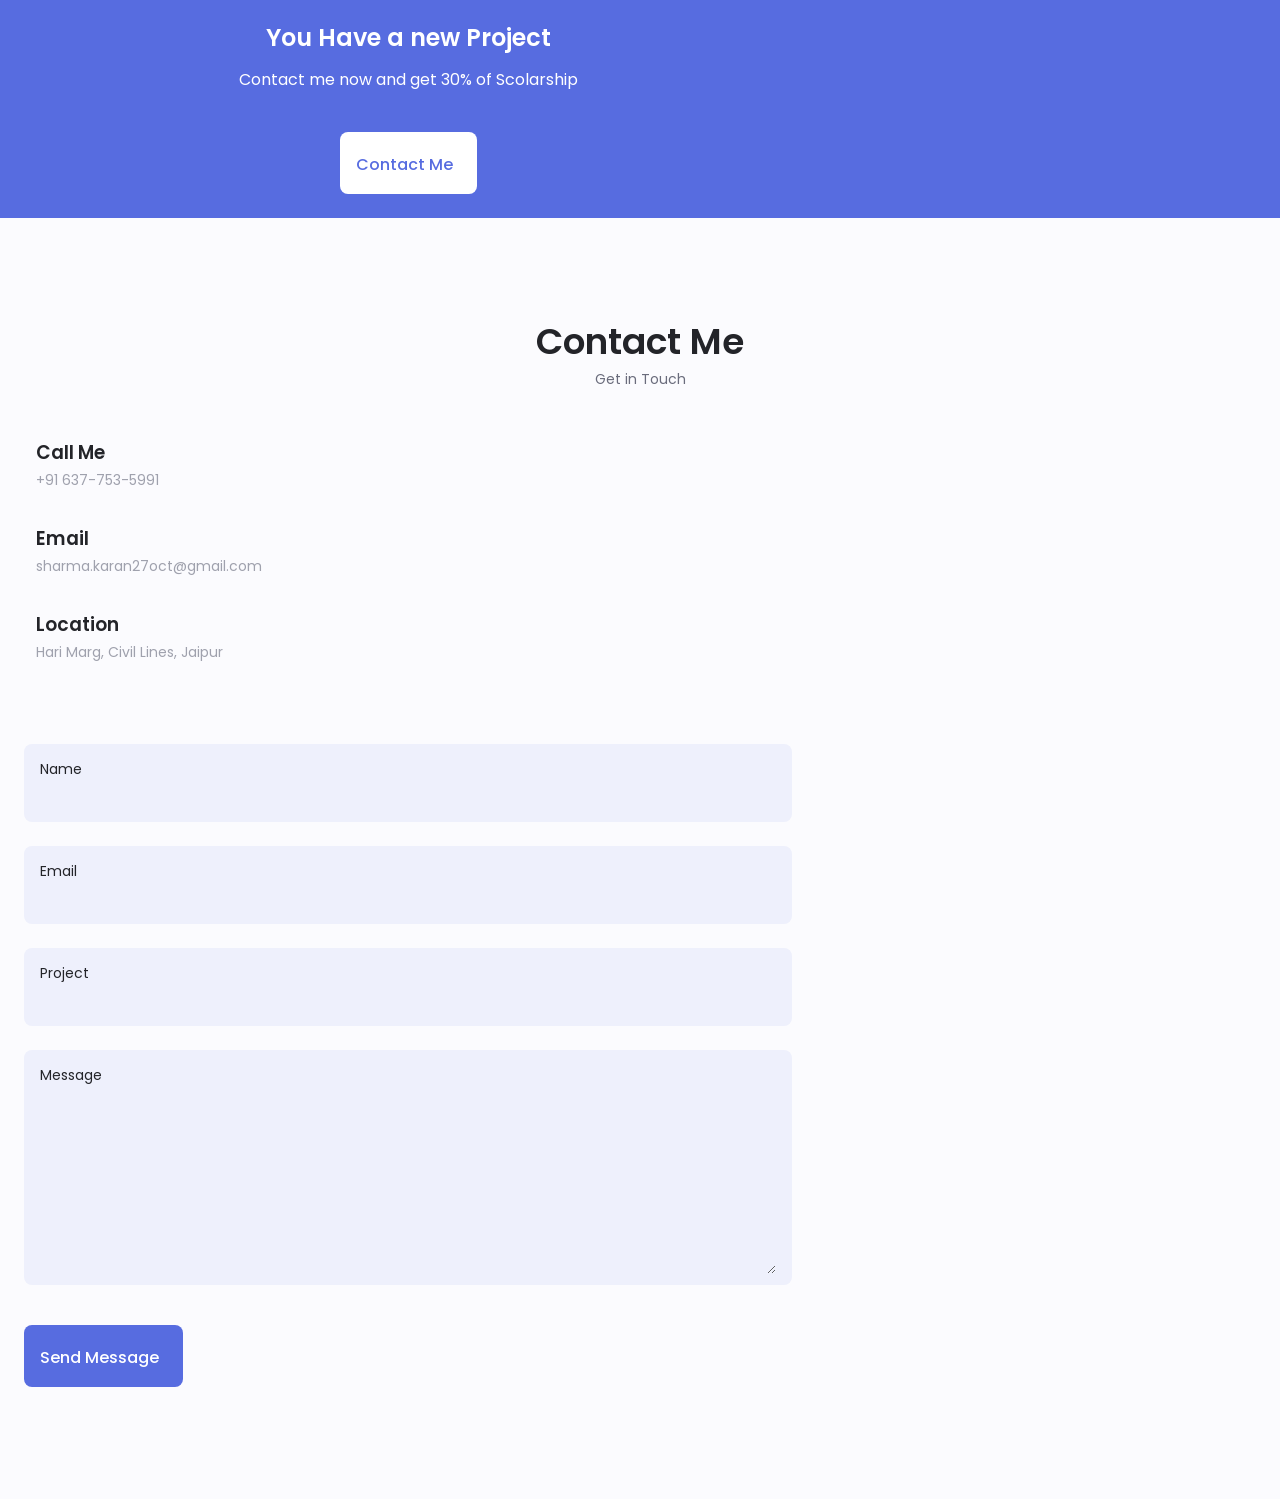
==== commit a9ecda48: "added contact section" ====
--- a/index.html
+++ b/index.html
@@ -637,9 +637,70 @@
                 </div>
             </div>
         </section>
+
+        <!-- CONTACT ME  -->
+        <section class="contact section" id="section">
+            <h2 class="section_title">Contact Me</h2>
+            <span class="section_subtitle">Get in Touch</span>
+            <div class="contact_container container grid">
+                <div>
+                    <div class="contact_information">
+                        <i class="uil uil-phone contact_icon"></i>
+                        <div>
+                            <h3 class="contact_title">Call Me</h3>
+                            <span class="contact_subtitle">+91 637-753-5991</span>
+                        </div>
+                    </div>
+
+                    <div class="contact_information">
+                        <i class="uil uil-envelope contact_icon"></i>
+                        <div>
+                            <h3 class="contact_title">Email</h3>
+                            <span class="contact_subtitle">sharma.karan27oct@gmail.com</span>
+                        </div>
+                    </div>
+
+                    <div class="contact_information">
+                        <i class="uil uil-map-marker contact_icon"></i>
+                        <div>
+                            <h3 class="contact_title">Location</h3>
+                            <span class="contact_subtitle">Hari Marg, Civil Lines, Jaipur</span>
+                        </div>
+                    </div>
+                </div>
+                <form action="" class="contact_form grid">
+                    <div class="contact_inputs grid">
+                        <div class="contact_content">
+                            <label for="" class="contact_label">Name</label>
+                            <input type="text" class="contact_input">
+                        </div>
+                        <div class="contact_content">
+                            <label for="" class="contact_label">Email</label>
+                            <input type="email" class="contact_input">
+                        </div>
+                    </div>
+                    <div class="contact_content">
+                        <label for="" class="contact_label">Project</label>
+                        <input type="email" class="contact_input">
+                    </div>
+                    <div class="contact_content">
+                        <label for="" class="contact_label">Message</label>
+                        <textarea name="" id="" cols="0" rows="7" class="contact_input"></textarea>
+                    </div>
+                    <div>
+                        <a href="#" class="button button-flex">
+                            Send Message
+                            <i class="uil uil-message button_icon"></i>
+                        </a>
+                    </div>
+                </form>
+            </div>
+        </section>
+
+
     </main>
 
     <script src="./js/script.js"></script>
 </body>
 
-</html>+</html
--- a/css/style.css
+++ b/css/style.css
@@ -753,4 +753,54 @@
 .project_img {
     width: 232px;
     justify-self: center;
+}
+
+
+/* CONTACT SECTION */
+
+.contact_container {
+    row-gap: 3rem;
+}
+
+.contact_information {
+    display: flex;
+    margin-bottom: var(--mb-2);
+}
+
+.contact_icon {
+    font-size: 2rem;
+    color: var(--first-color);
+    margin-right: var(--mb-0-75);
+}
+
+.contact_titleP {
+    font-size: var(--h3-font-size);
+    font-weight: var(--font-medium);
+}
+
+.contact_subtitle {
+    font-size: var(--small-font-size);
+    color: var(--text-color-light);
+}
+
+.contact_content {
+    background-color: var(--input-color);
+    border-radius: .5rem;
+    padding: .75rem 1rem .25rem;
+}
+
+.contact_label {
+    font-size: var(--small-font-size);
+    color: var(--title-color);
+}
+
+.contact_input {
+    width: 100%;
+    background-color: var(--input-color);
+    color: var(--text-color);
+    font-family: var(--body-font);
+    font-size: var(--normal-font-size);
+    border: none;
+    outline: none;
+    padding: .25rem .5rem .5rem 0;
 }
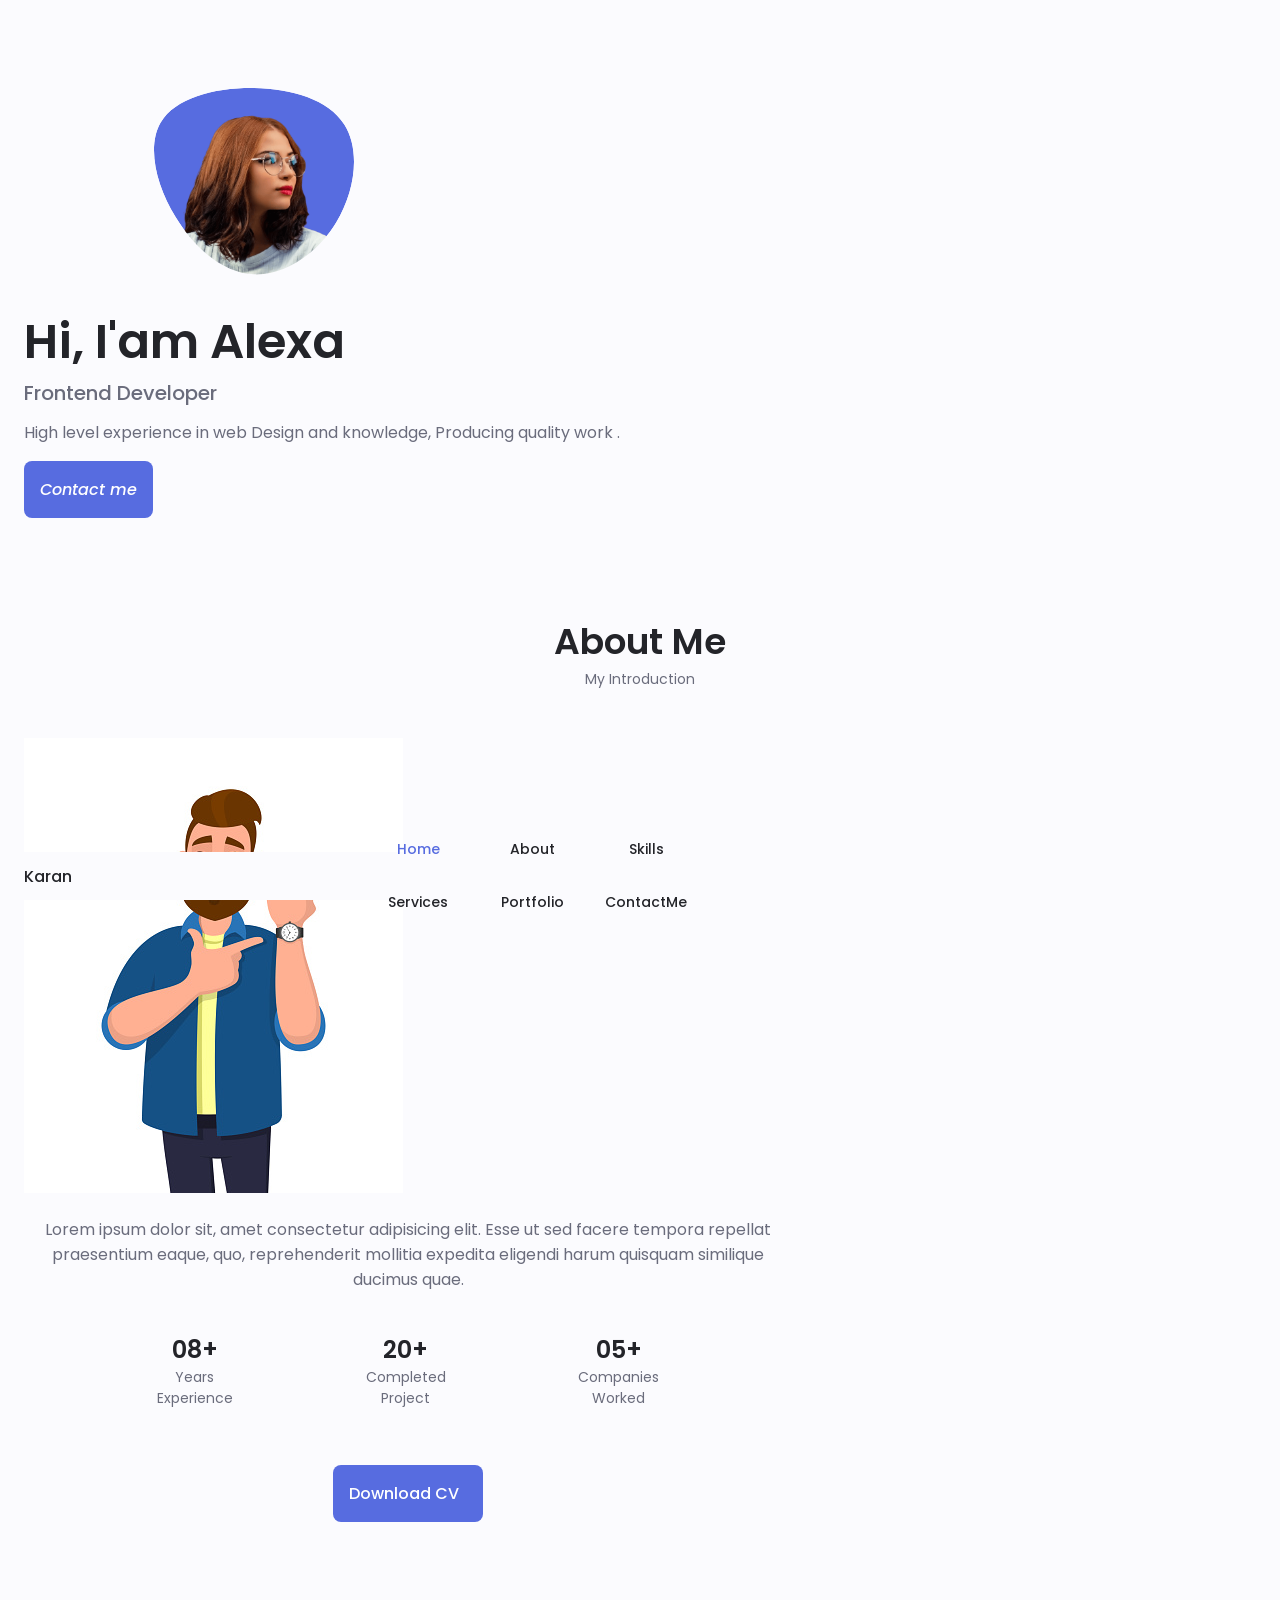
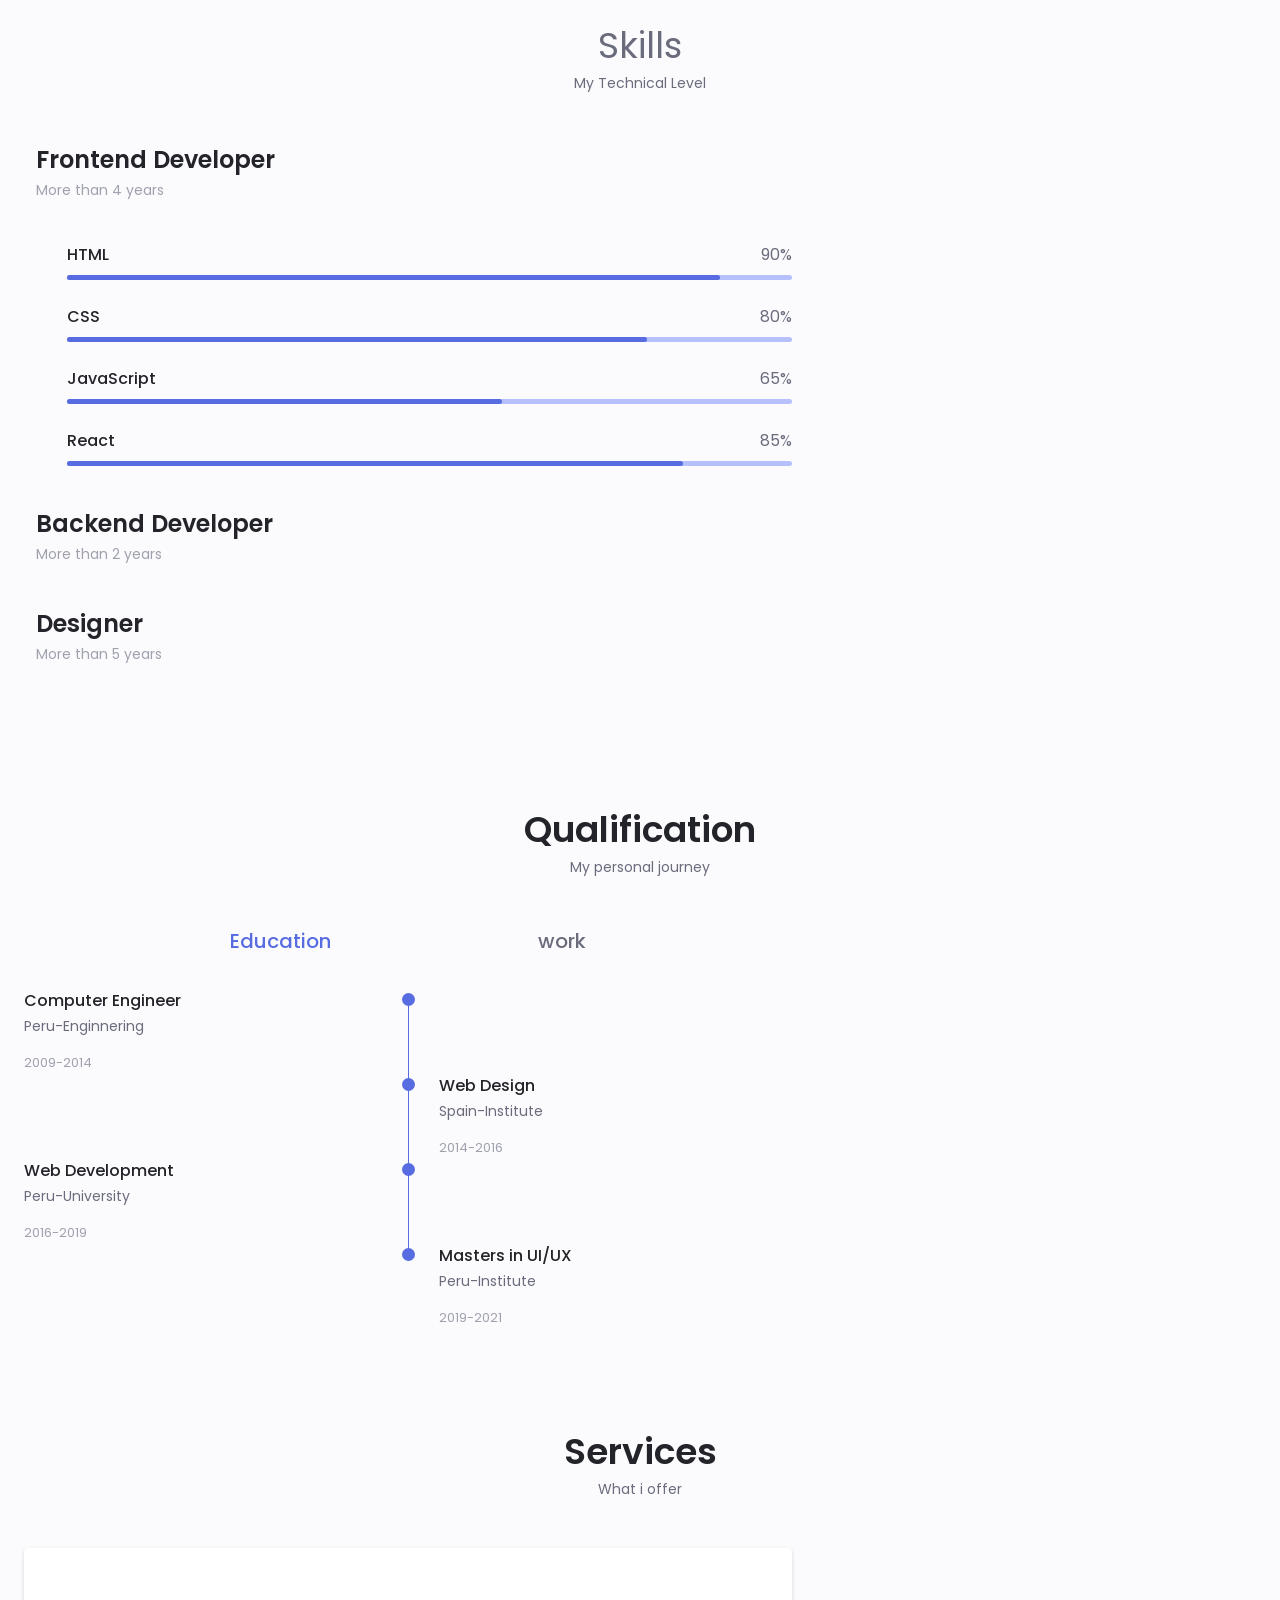
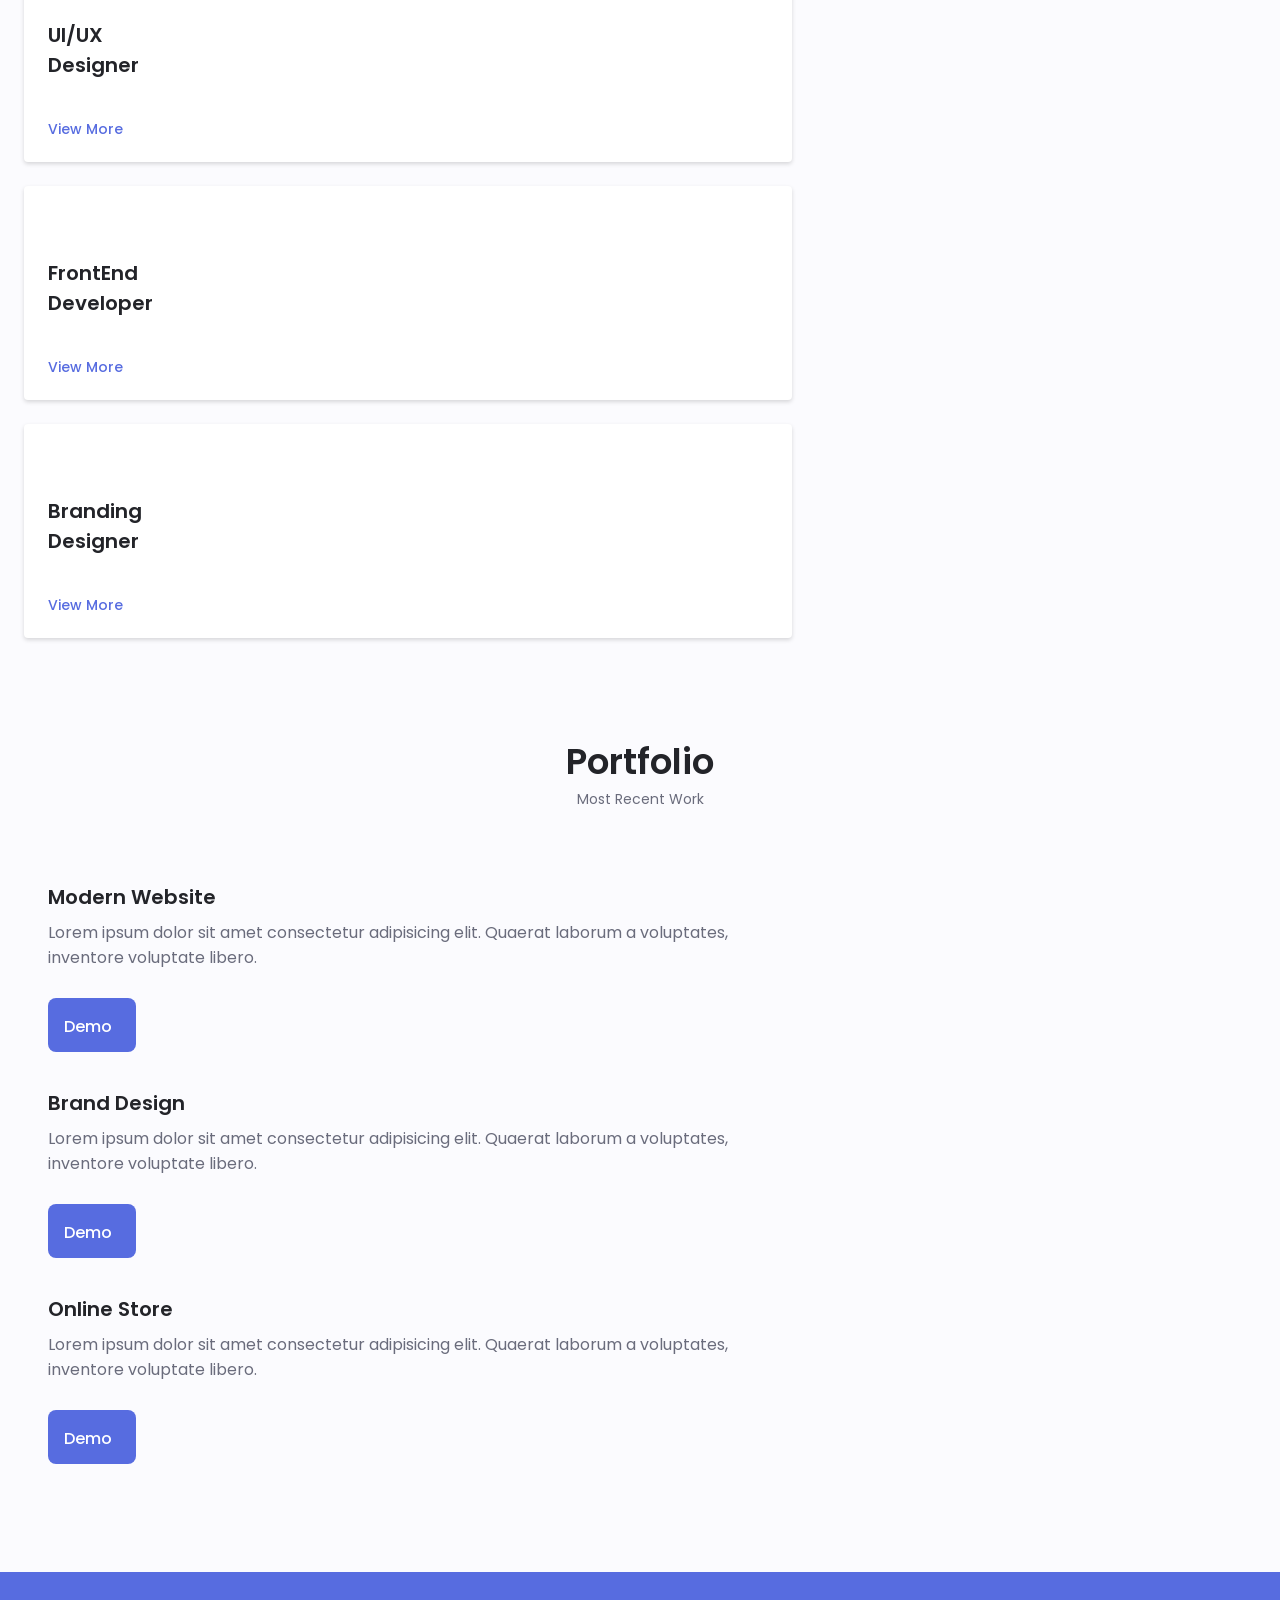
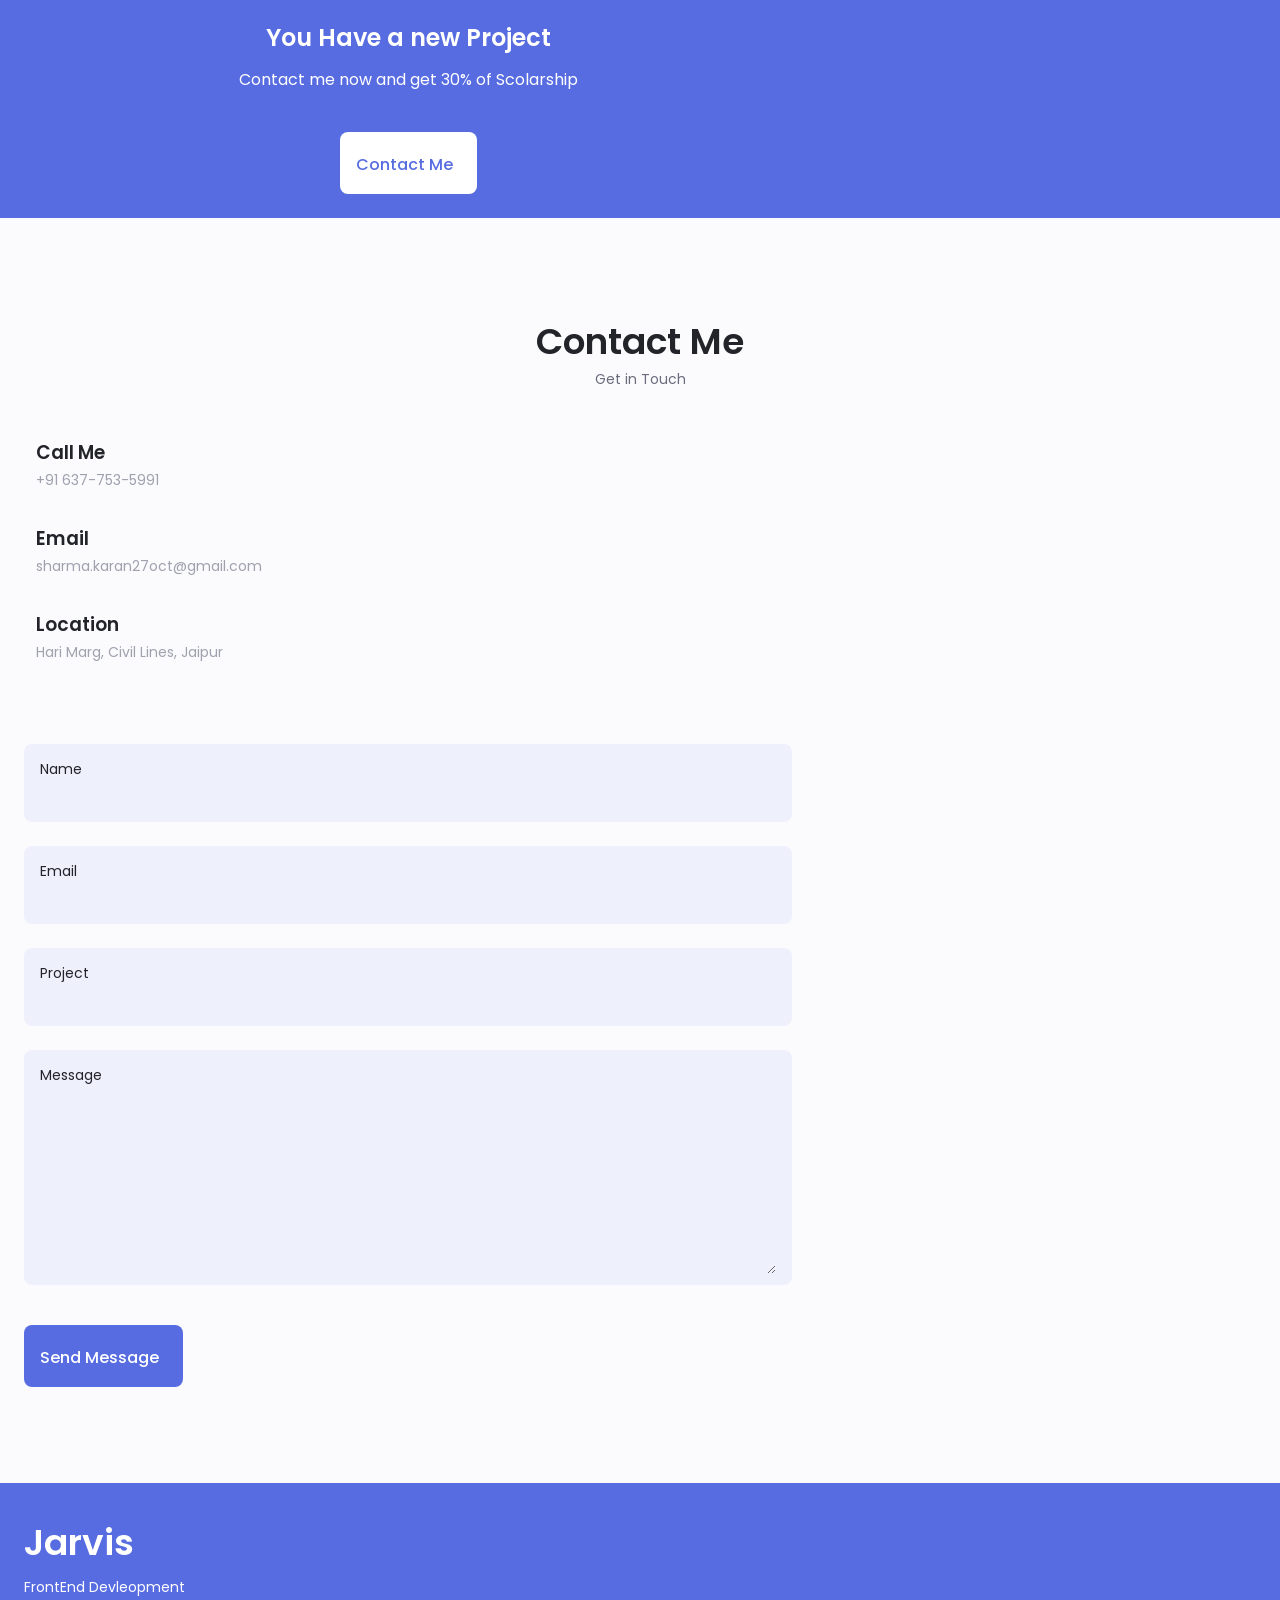
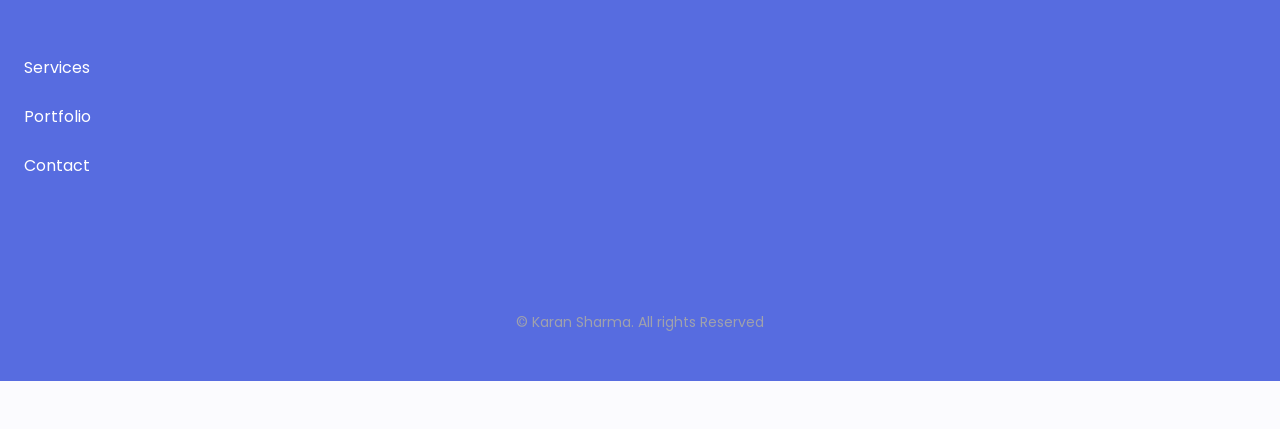
==== commit 8ea0b36e: "added footer" ====
--- a/index.html
+++ b/index.html
@@ -19,7 +19,7 @@
             <div class="nav_menu" id="nav-menu">
                 <ul class="nav_list grid">
                     <li class="nav_item">
-                        <a href="#home" class="nav_link">
+                        <a href="#home" class="nav_link active-link">
                             <i class="uil uil-estate nav_icon"></i>Home
                         </a>
                     </li>
@@ -639,7 +639,7 @@
         </section>
 
         <!-- CONTACT ME  -->
-        <section class="contact section" id="section">
+        <section class="contact section" id="contact">
             <h2 class="section_title">Contact Me</h2>
             <span class="section_subtitle">Get in Touch</span>
             <div class="contact_container container grid">
@@ -697,9 +697,43 @@
             </div>
         </section>
 
+        <!-- FOOTER  -->
+        <footer class="footer">
+            <div class="footer_bg">
+                <div class="footer_container container grid">
+                    <div>
+                        <h1 class="footer_title">Jarvis</h1>
+                        <span class="footer_subtitle">FrontEnd Devleopment</span>
+                    </div>
+                    <ul class="footer_link">
+                        <li>
+                            <a href="#services" class="footer_link">Services</a>
+                        </li>
+                        <li>
+                            <a href="#portfolio" class="footer_link">Portfolio</a>
+                        </li>
+                        <li>
+                            <a href="#contact" class="footer_link">Contact</a>
+                        </li>
+                    </ul>
+                    <div class="footer_socials">
+                        <a href="" class="footer_social" target="_blank">
+                            <i class="uil uil-facebook-f"></i>
+                        </a>
+                        <a href="" class="footer_social" target="_blank">
+                            <i class="uil uil-instagram"></i>
+                        </a>
+                        <a href="" class="footer_social" target="_blank">
+                            <i class="uil uil-github-alt"></i>
+                        </a>
+                    </div>
+                </div>
+                <p class="footer_copy">&copy; Karan Sharma. All rights Reserved</p>
+            </div>
+        </footer>
+
 
     </main>
-
     <script src="./js/script.js"></script>
 </body>
 
--- a/css/style.css
+++ b/css/style.css
@@ -213,6 +213,13 @@
 }
 
 
+/* ACTIVE SECTION  */
+
+.active-link {
+    color: var(--first-color);
+}
+
+
 /* HOME SECTION */
 
 .home_container {
@@ -803,4 +810,62 @@
     border: none;
     outline: none;
     padding: .25rem .5rem .5rem 0;
+}
+
+
+/* FOOTER SECTION  */
+
+.footer {
+    padding-top: 2rem;
+}
+
+.footer_container {
+    row-gap: 3.5rem;
+}
+
+.footer_bg {
+    background-color: var(--first-color);
+    padding: 2rem 0 3rem;
+}
+
+.footer_title {
+    font-size: var(--h1-font-size);
+    margin-bottom: var(--mb-0-25);
+}
+
+.footer_subtitle {
+    font-size: var(--small-font-size);
+}
+
+.footer_link {
+    display: flex;
+    flex-direction: column;
+    row-gap: 1.5rem;
+}
+
+.footer_link:hover {
+    color: var(--first-color-lighter);
+}
+
+.footer_social {
+    font-size: 1.25rem;
+    margin-right: var(--mb-1-5);
+}
+
+.footer_social:hover {
+    color: var(--first-color-lighter);
+}
+
+.footer_copy {
+    font-size: var(--small-font-size);
+    text-align: center;
+    color: var(--text-color-light);
+    margin-top: var(--mb-3);
+}
+
+.footer_title,
+.footer_subtitle,
+.footer_link,
+.footer_social {
+    color: #fff;
 }
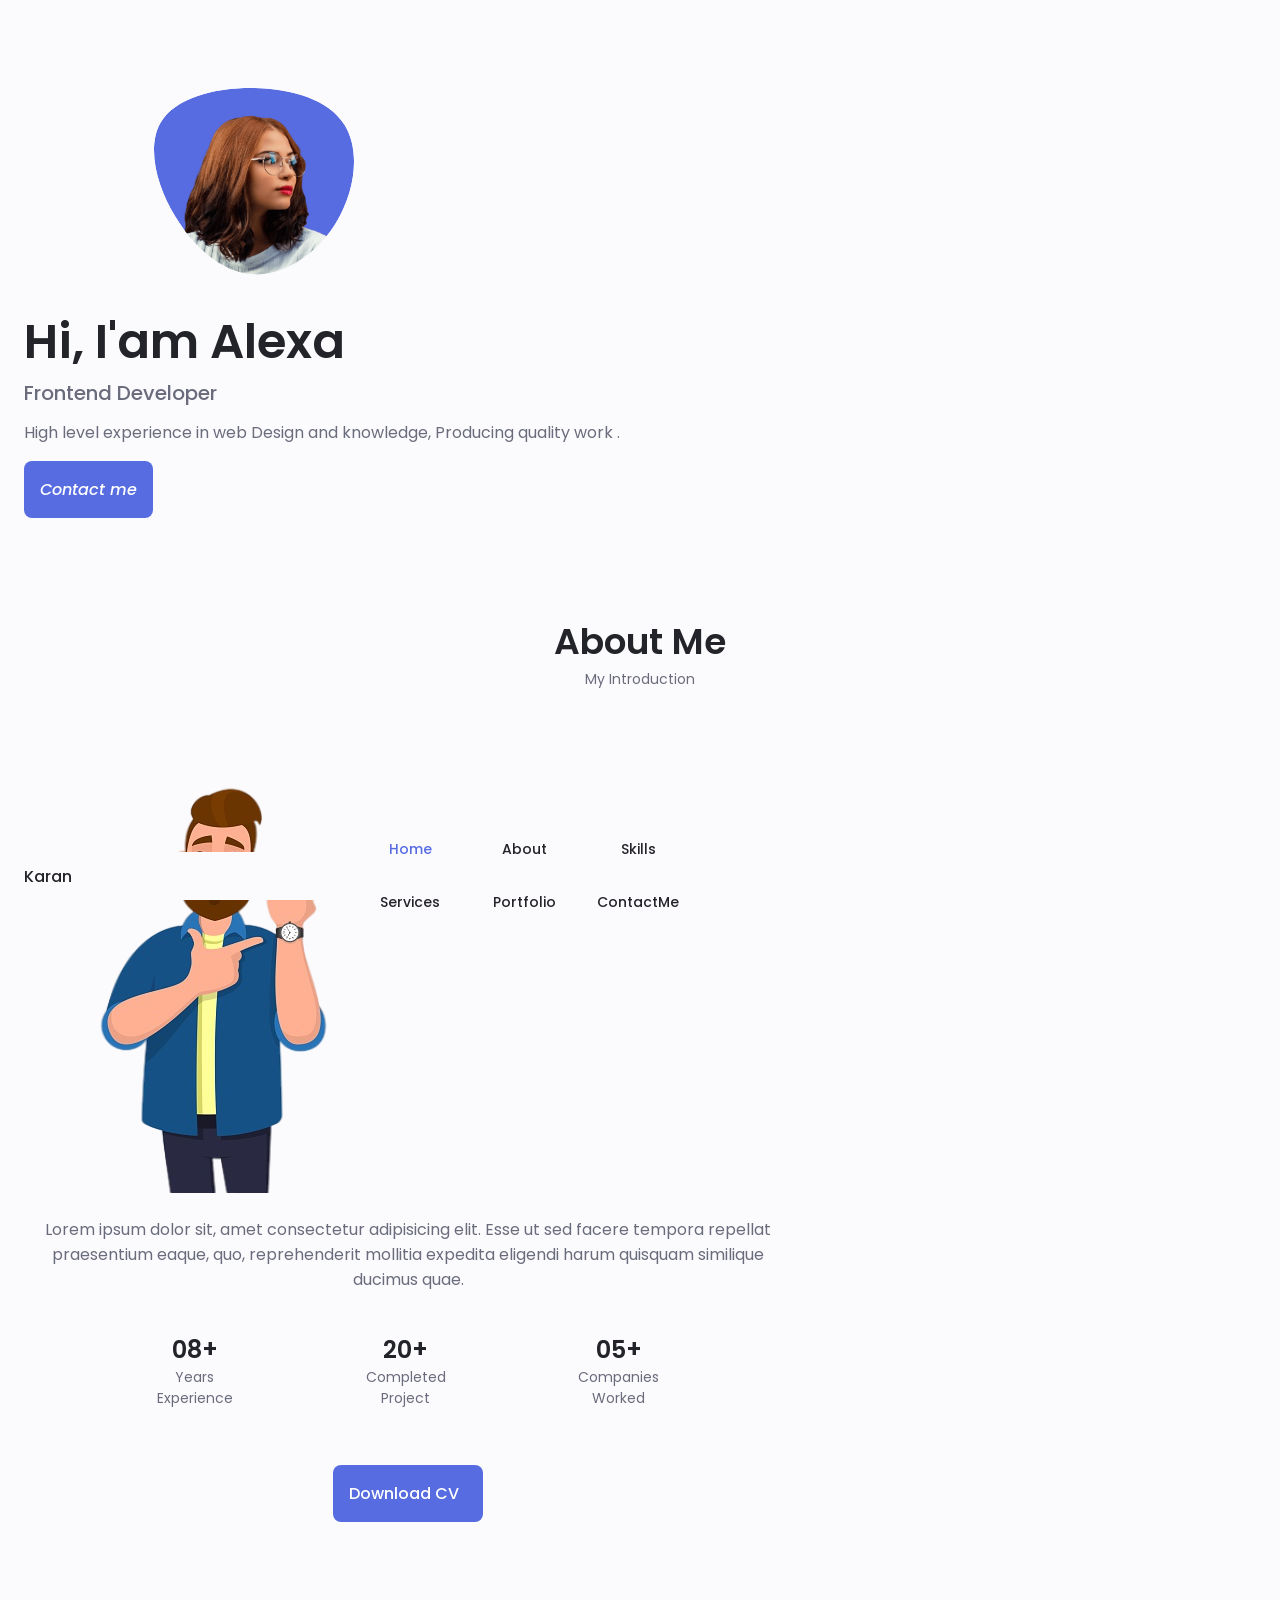
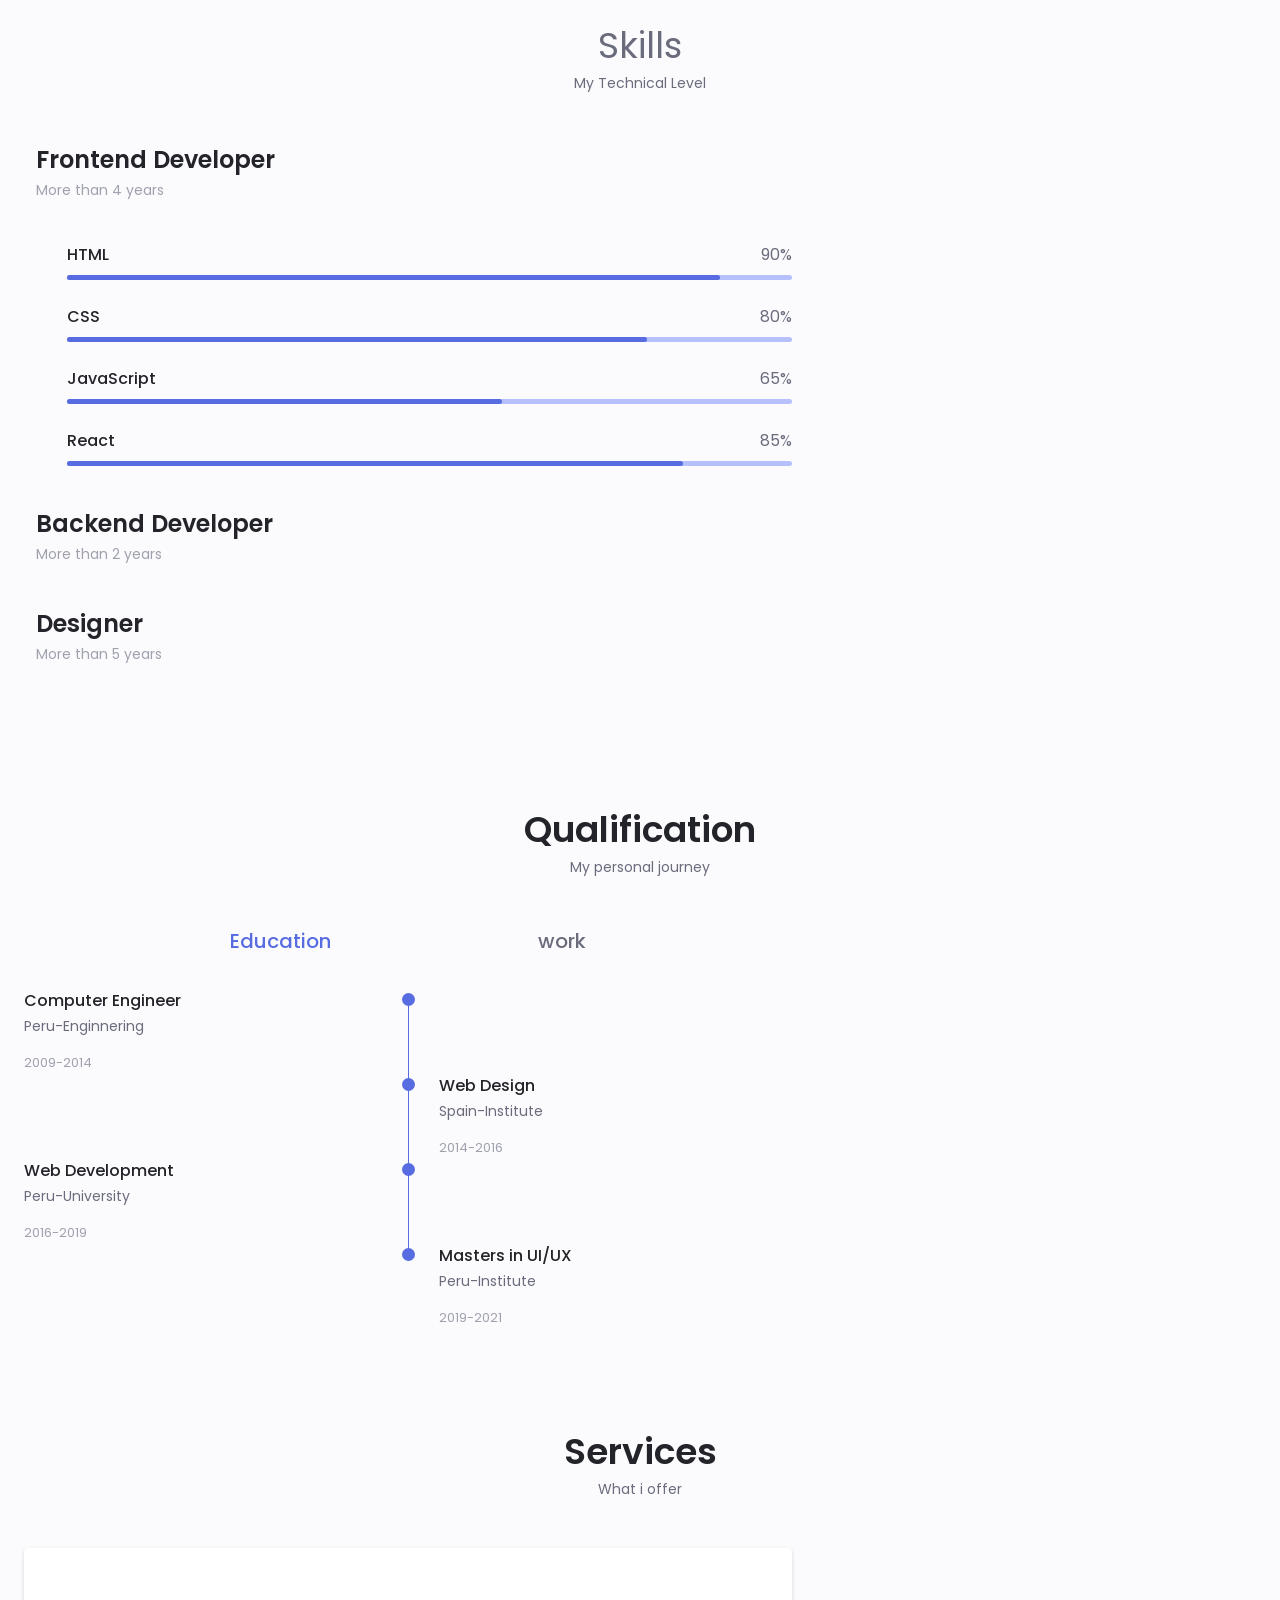
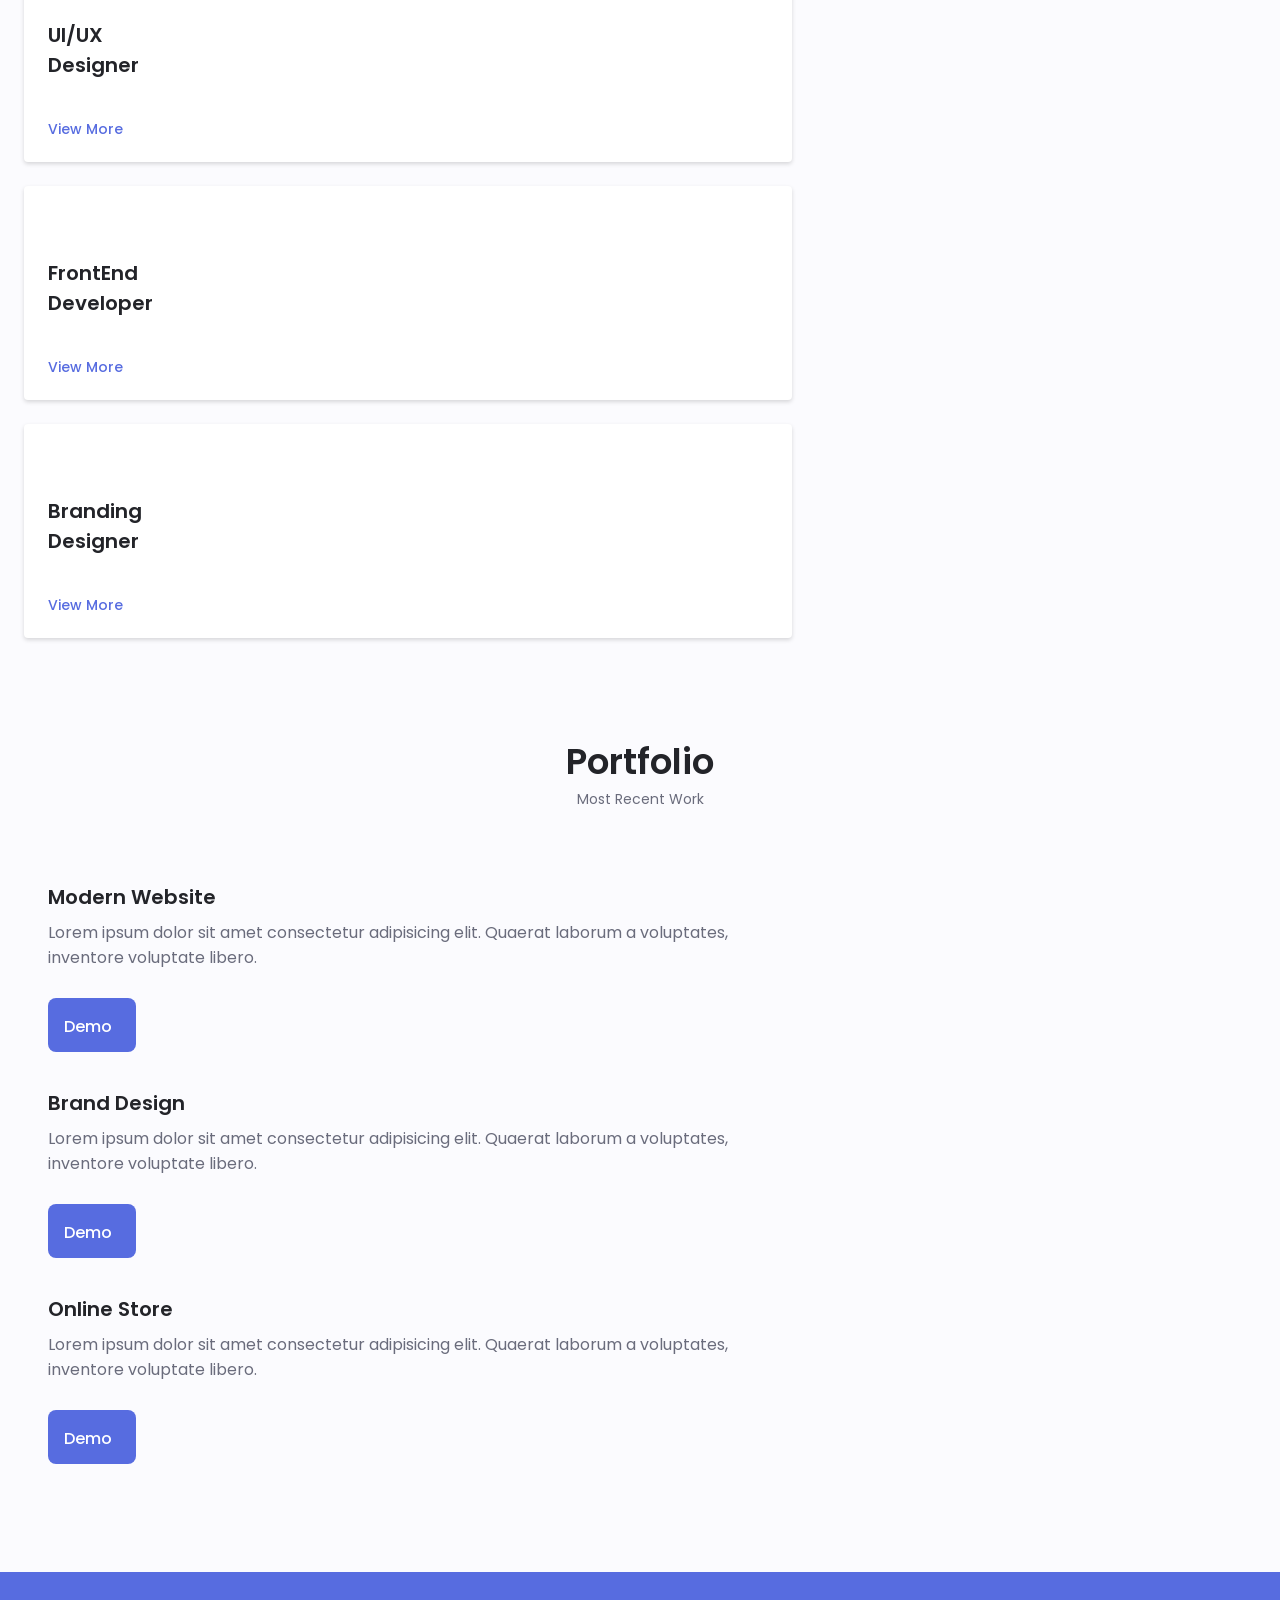
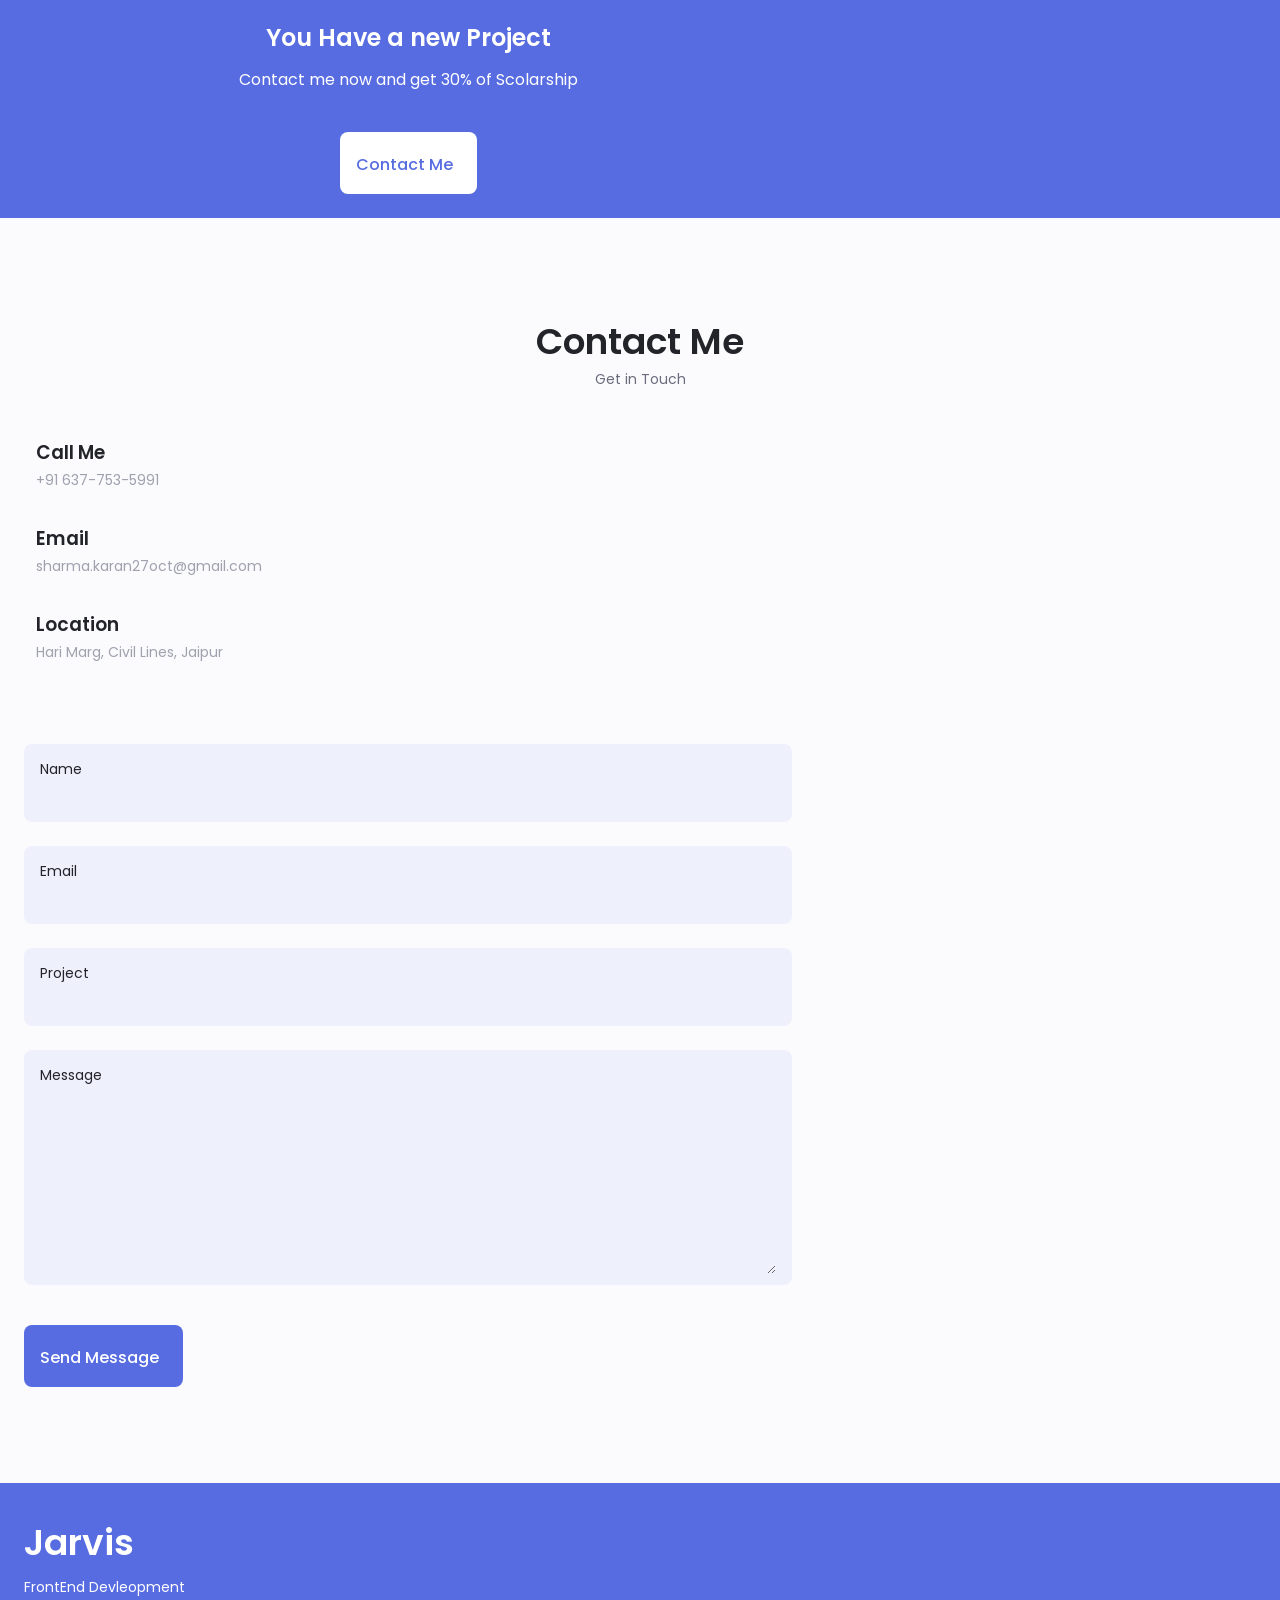
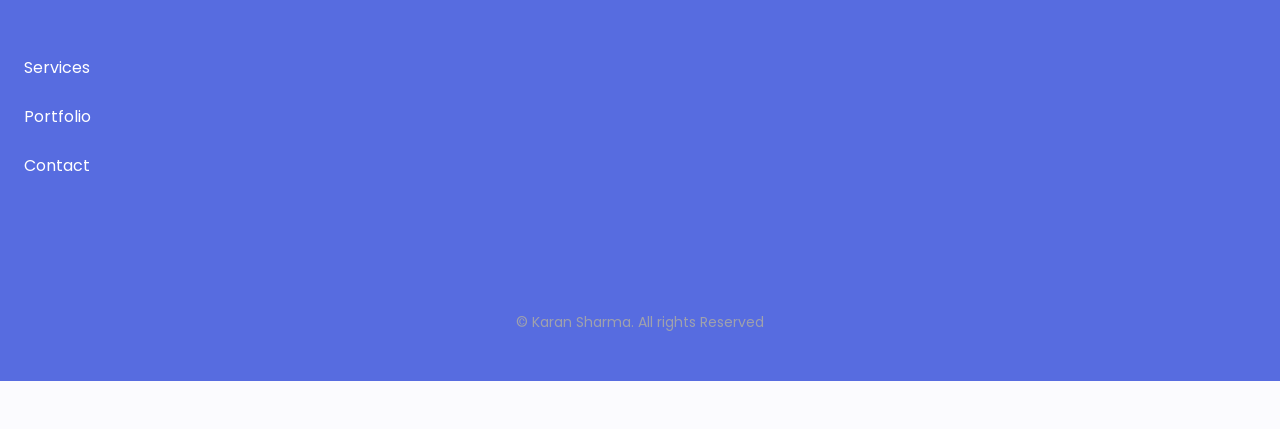
==== commit d916b9d5: "dark light mode added" ====
--- a/index.html
+++ b/index.html
@@ -52,6 +52,8 @@
                 <i class="uil uil-times nav_close" id="nav-close"></i>
             </div>
             <div class="nav_btns">
+                <!-- THEME CHANGING BUTTONS  -->
+                <i class="uil uil-moon change-theme" id="theme-button"></i>
                 <div class="nav_toggle" id="nav-toggle">
                     <i class="uil uil-apps nav_icon"></i>
                 </div>
@@ -113,7 +115,7 @@
             <h2 class="section_title">About Me</h2>
             <span class="section_subtitle">My Introduction</span>
             <div class="about_container container grid">
-                <img src="./img/aboutt.jpg" alt="">
+                <img src="./img/aboutt.png" alt="">
                 <div class="about_data">
                     <p class="about_description">Lorem ipsum dolor sit, amet consectetur adipisicing elit. Esse ut sed facere tempora repellat praesentium eaque, quo, reprehenderit mollitia expedita eligendi harum quisquam similique ducimus quae.</p>
                     <div class="about_info">
@@ -696,45 +698,48 @@
                 </form>
             </div>
         </section>
-
-        <!-- FOOTER  -->
-        <footer class="footer">
-            <div class="footer_bg">
-                <div class="footer_container container grid">
-                    <div>
-                        <h1 class="footer_title">Jarvis</h1>
-                        <span class="footer_subtitle">FrontEnd Devleopment</span>
-                    </div>
-                    <ul class="footer_link">
-                        <li>
-                            <a href="#services" class="footer_link">Services</a>
-                        </li>
-                        <li>
-                            <a href="#portfolio" class="footer_link">Portfolio</a>
-                        </li>
-                        <li>
-                            <a href="#contact" class="footer_link">Contact</a>
-                        </li>
-                    </ul>
-                    <div class="footer_socials">
-                        <a href="" class="footer_social" target="_blank">
-                            <i class="uil uil-facebook-f"></i>
-                        </a>
-                        <a href="" class="footer_social" target="_blank">
-                            <i class="uil uil-instagram"></i>
-                        </a>
-                        <a href="" class="footer_social" target="_blank">
-                            <i class="uil uil-github-alt"></i>
-                        </a>
-                    </div>
-                </div>
-                <p class="footer_copy">&copy; Karan Sharma. All rights Reserved</p>
-            </div>
-        </footer>
-
-
     </main>
+
+    <!-- FOOTER  -->
+    <footer class="footer">
+        <div class="footer_bg">
+            <div class="footer_container container grid">
+                <div>
+                    <h1 class="footer_title">Jarvis</h1>
+                    <span class="footer_subtitle">FrontEnd Devleopment</span>
+                </div>
+                <ul class="footer_link">
+                    <li>
+                        <a href="#services" class="footer_link">Services</a>
+                    </li>
+                    <li>
+                        <a href="#portfolio" class="footer_link">Portfolio</a>
+                    </li>
+                    <li>
+                        <a href="#contact" class="footer_link">Contact</a>
+                    </li>
+                </ul>
+                <div class="footer_socials">
+                    <a href="" class="footer_social" target="_blank">
+                        <i class="uil uil-facebook-f"></i>
+                    </a>
+                    <a href="" class="footer_social" target="_blank">
+                        <i class="uil uil-instagram"></i>
+                    </a>
+                    <a href="" class="footer_social" target="_blank">
+                        <i class="uil uil-github-alt"></i>
+                    </a>
+                </div>
+            </div>
+            <p class="footer_copy">&copy; Karan Sharma. All rights Reserved</p>
+        </div>
+    </footer>
+    <!-- SCROLL UP SECTION  -->
+    <a href="#" class="scrollup" id="scroll-up">
+        <i class="uil uil-arrow-up scrollup_icon"></i>
+    </a>
+
     <script src="./js/script.js"></script>
 </body>
 
-</html+</html>
--- a/css/style.css
+++ b/css/style.css
@@ -12,6 +12,8 @@
     --input-color: hsl(var(--hue-color), 70%, 96%);
     --body-color: hsl(var(--hue-color), 60%, 99%);
     --container-color: #fff;
+    --scroll-bar-color: hsl(var(--hue-color), 12%, 90%);
+    --scroll-thumb-color: hsl(var(--hue-color), 12%, 80%);
     --body-font: "Poppins", sans-serif;
     --big-font-size: 2rem;
     --h1-font-size: 1.5rem;
@@ -48,6 +50,39 @@
 }
 
 
+/* variables of dark theme  */
+
+body.dark-theme {
+    --first-color-second: hsl(var(--hue-color), 30%, 8%);
+    --title-color: hsl(var(--hue-color), 8%, 95%);
+    --text-color: hsl(var(--hue-color), 8%, 75%);
+    --input-color: hsl(var(--hue-color), 29%, 16%);
+    --body-color: hsl(var(--hue-color), 28%, 12%);
+    --container-color: hsl(var(--hue-color), 29%, 16%);
+    --scroll-bar-color: hsl(var(--hue-color), 12%, 48%);
+    --scroll-thumb-color: hsl(var(--hue-color), 12%, 36%);
+}
+
+
+/* BUTTON DARK /LIGHT  */
+
+.nav_btns {
+    display: flex;
+    align-items: center;
+}
+
+.change-theme {
+    font-size: 1.25rem;
+    color: var(--title-color);
+    margin-right: var(--mb-1);
+    cursor: pointer;
+}
+
+.change-theme:hover {
+    color: var(--first-color);
+}
+
+
 /* UTILITY SECTION  */
 
 * {
@@ -220,6 +255,13 @@
 }
 
 
+/* change background header  */
+
+.scroll-header {
+    box-shadow: 0 -1px 4px rgb(0, 0, 0, .15);
+}
+
+
 /* HOME SECTION */
 
 .home_container {
@@ -868,4 +910,43 @@
 .footer_link,
 .footer_social {
     color: #fff;
+}
+
+
+/* SCROLL UP SECTION    */
+
+.scrollup {
+    position: fixed;
+    right: 1rem;
+    bottom: -20%;
+    background-color: var(--first-color);
+    opacity: .8;
+    padding: 0 .3rem;
+    border-radius: .4rem;
+    z-index: var(--z-tooltip);
+    transition: .4s;
+}
+
+.scrollup:hover {
+    background-color: var(--first-color-alt);
+}
+
+.scrollup_icon {
+    font-size: 1.5rem;
+    color: #fff;
+}
+
+.show-scroll {
+    bottom: 5rem;
+}
+
+::-webkit-scrollbar {
+    width: .60rem;
+    background-color: var(--scroll-bar-color);
+    border-radius: .5rem;
+}
+
+::-webkit-scrollbar-thumb {
+    background-color: var(--scroll-thumb-color);
+    border-radius: .5rem;
 }
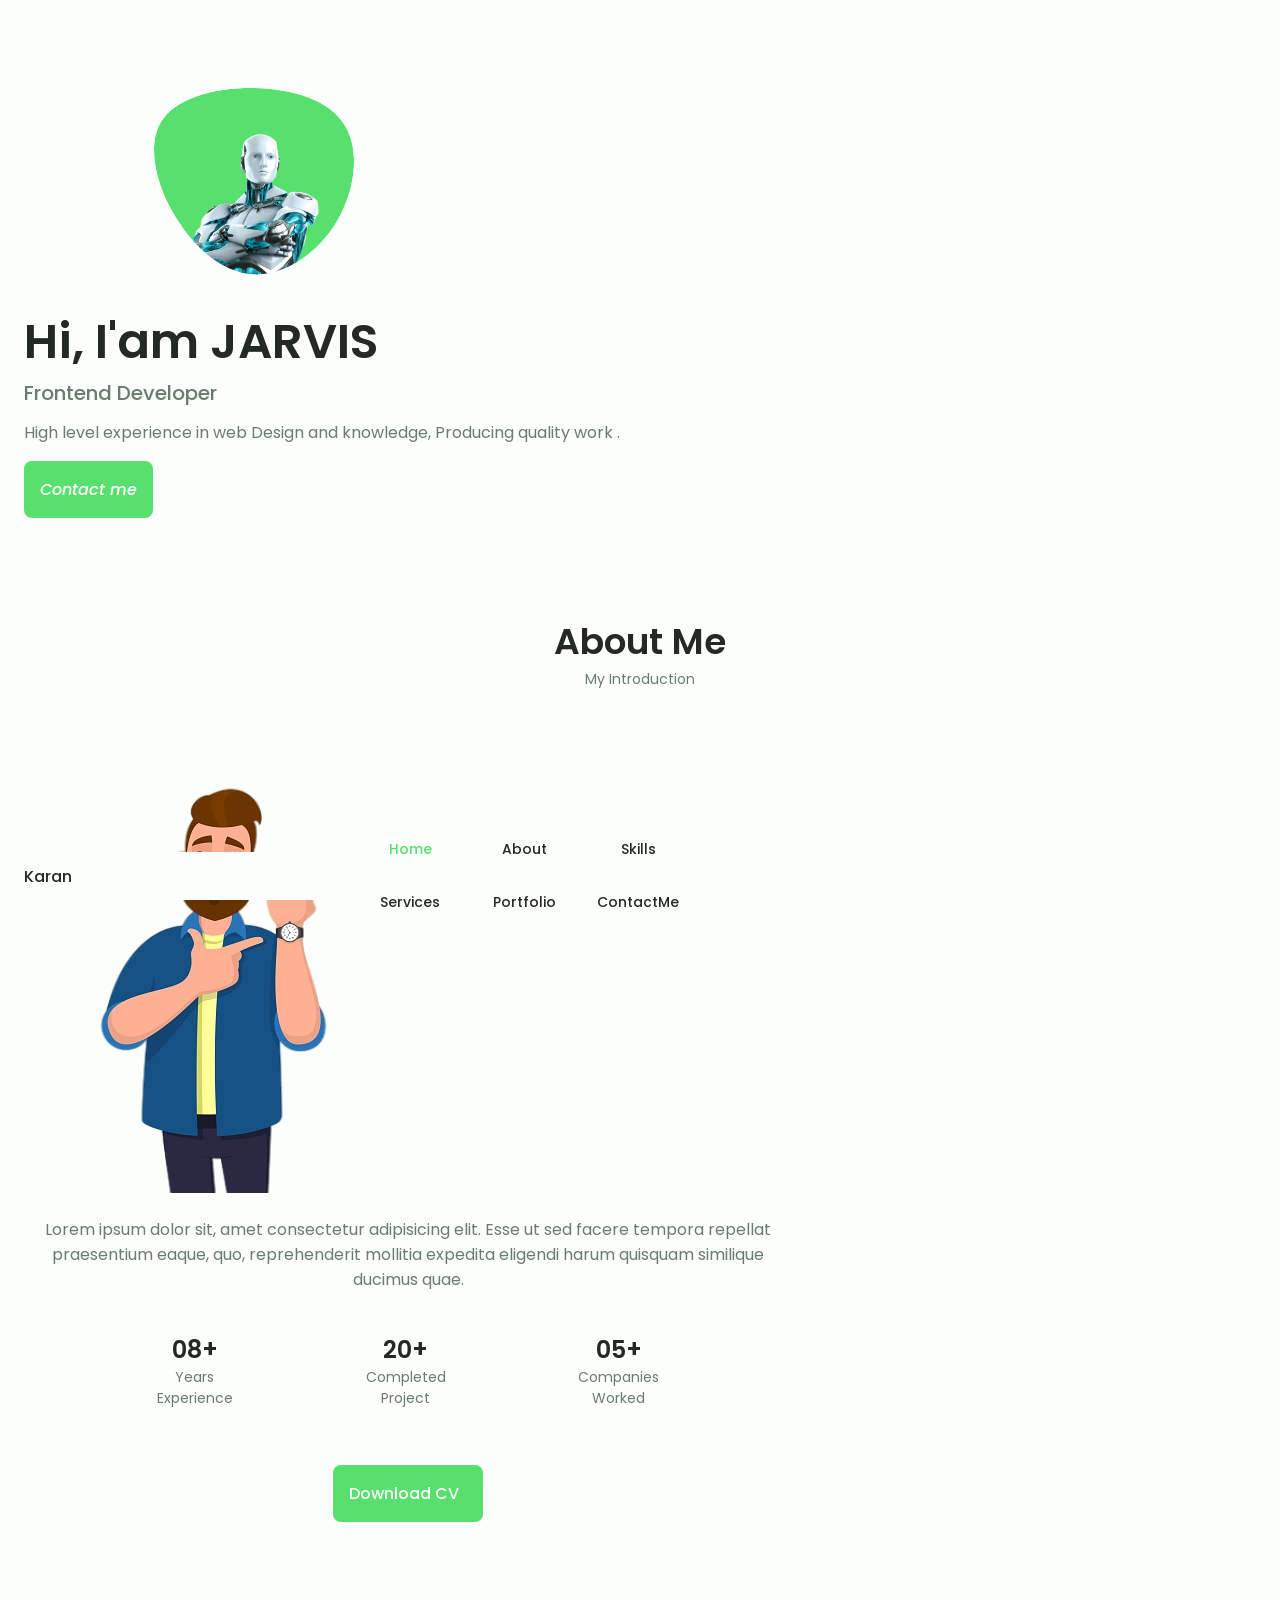
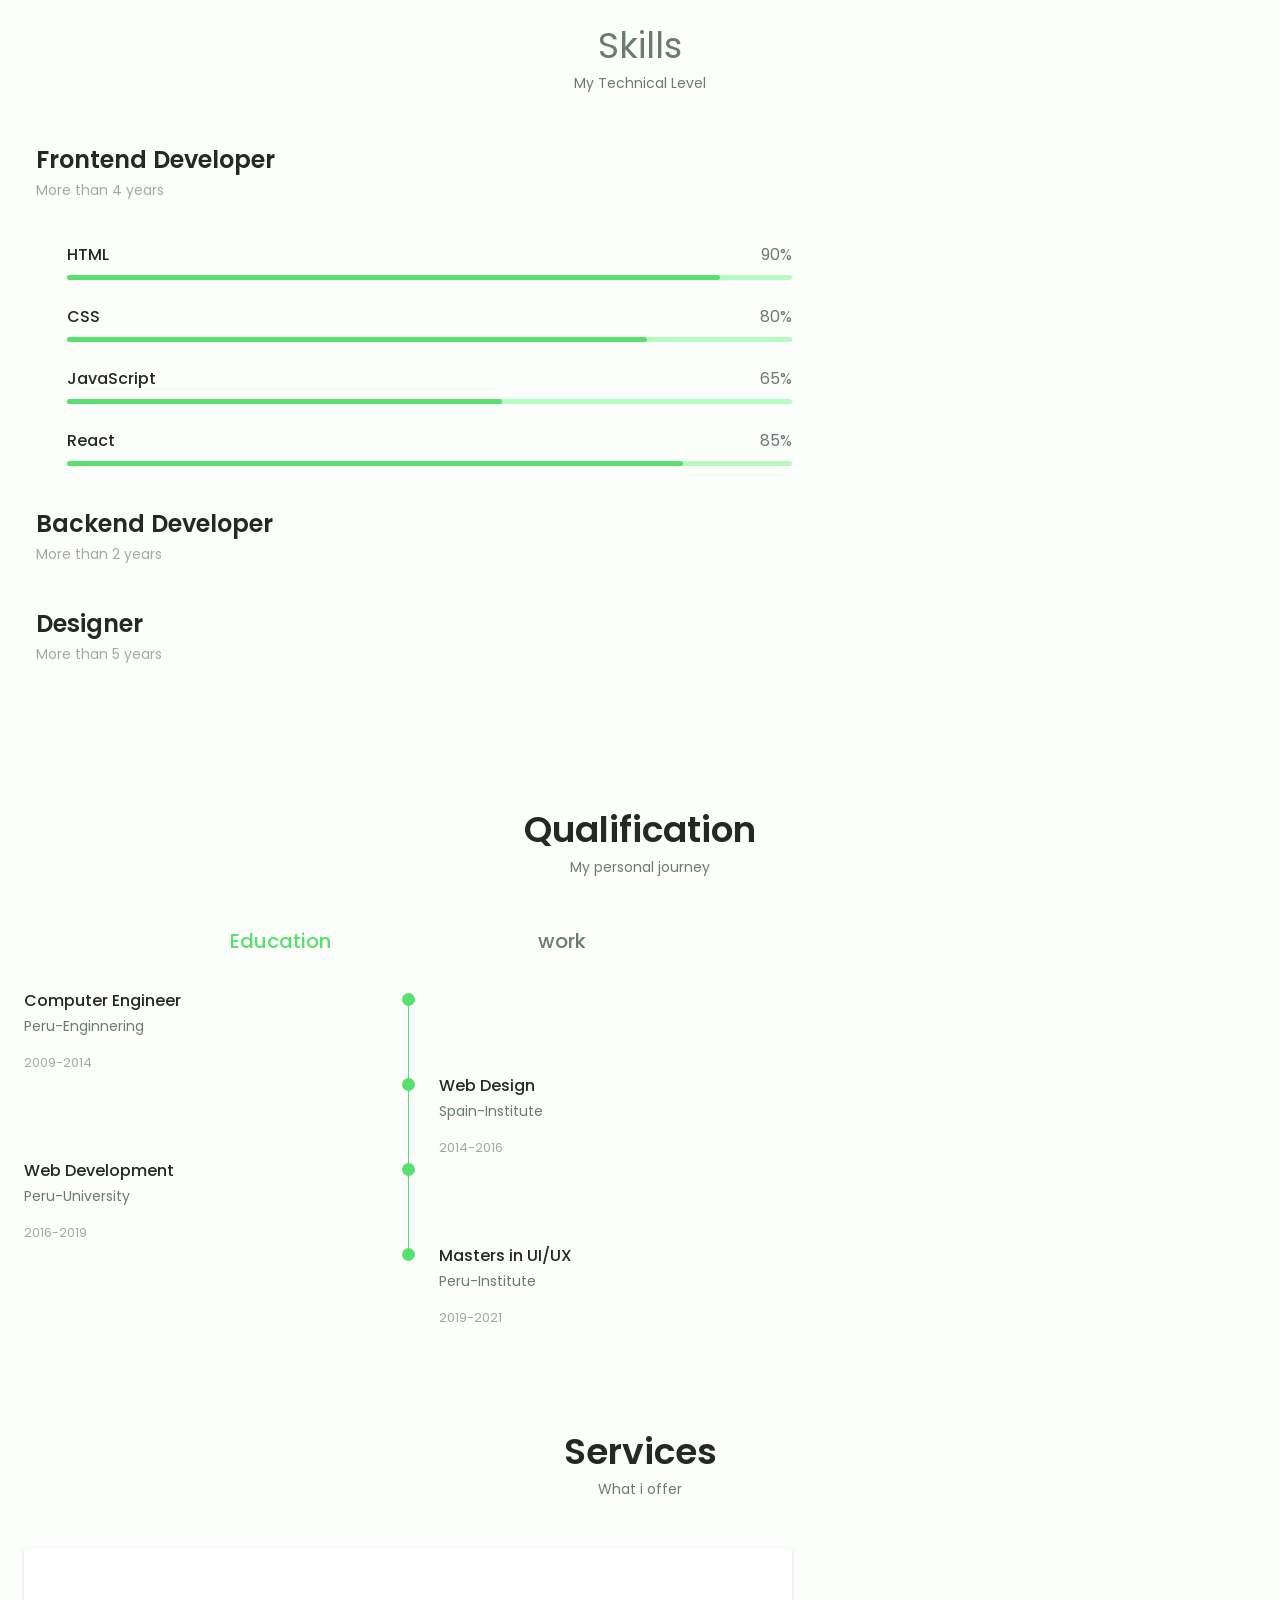
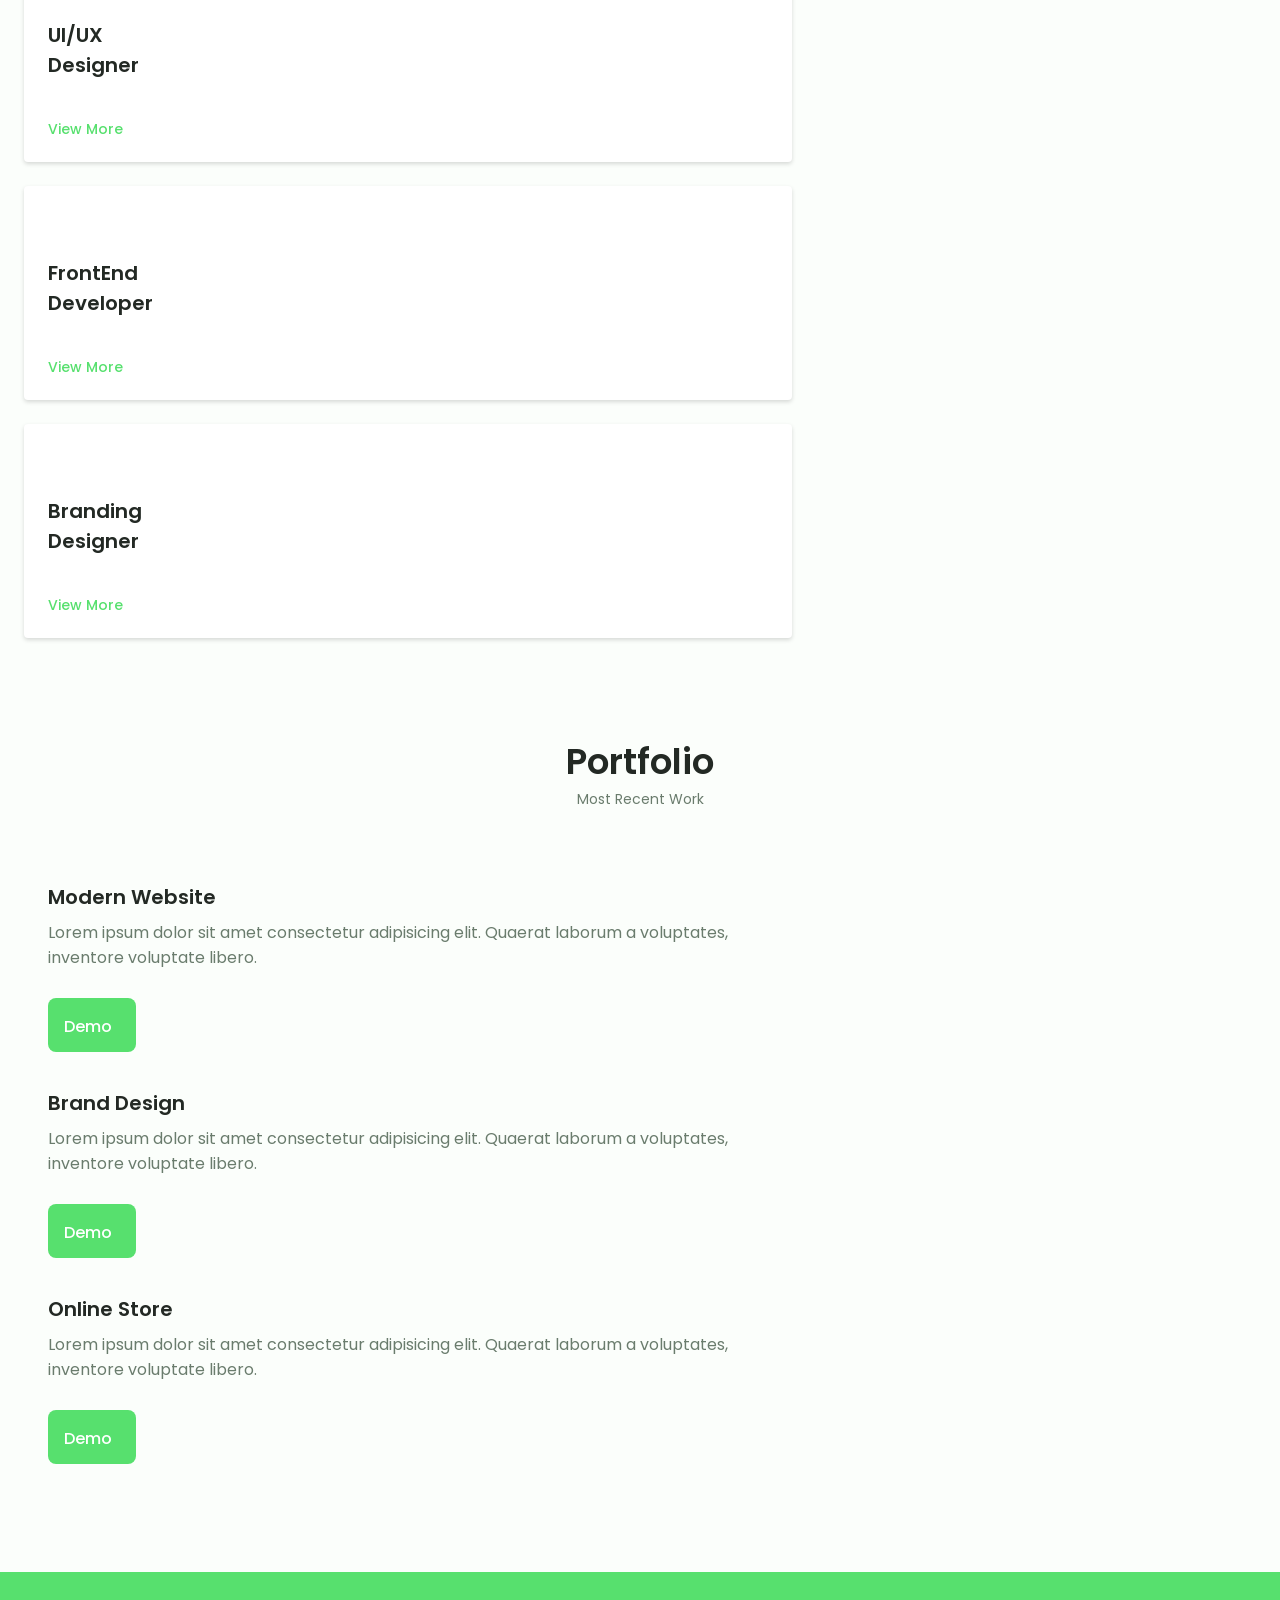
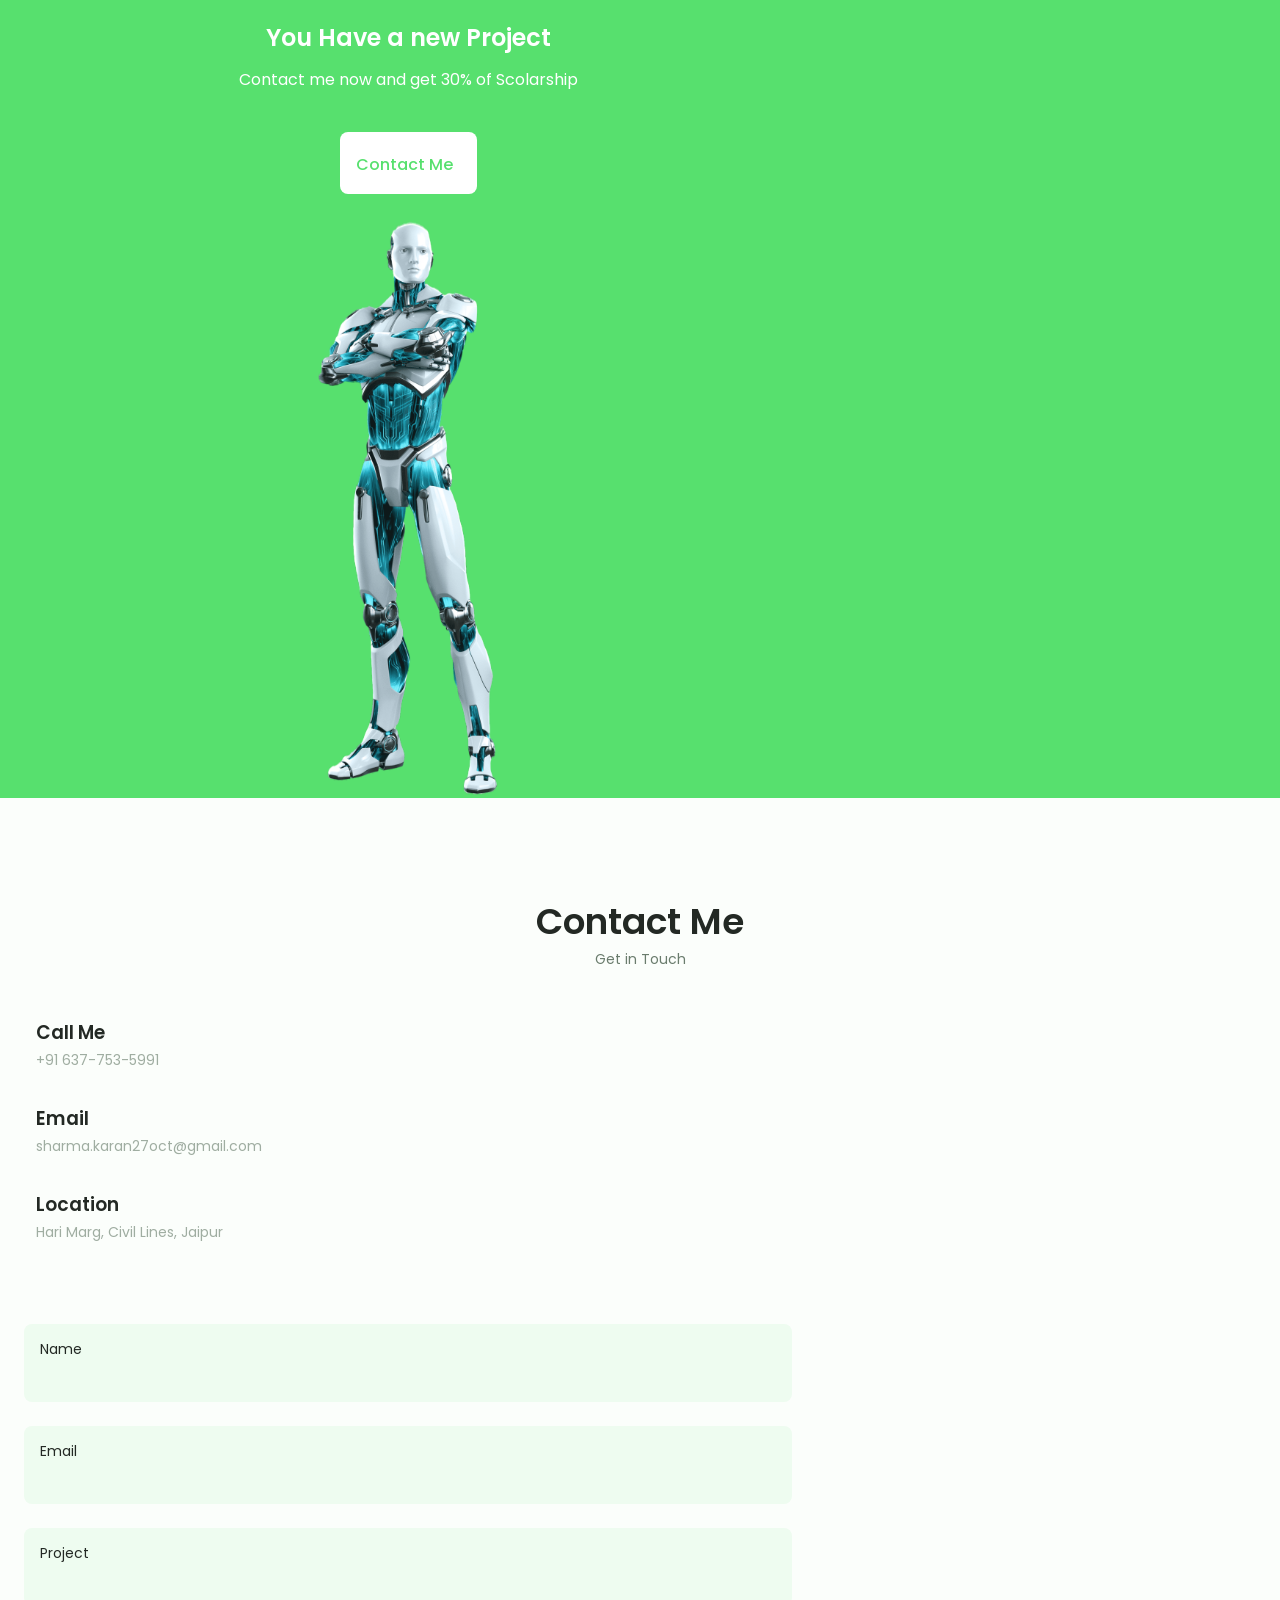
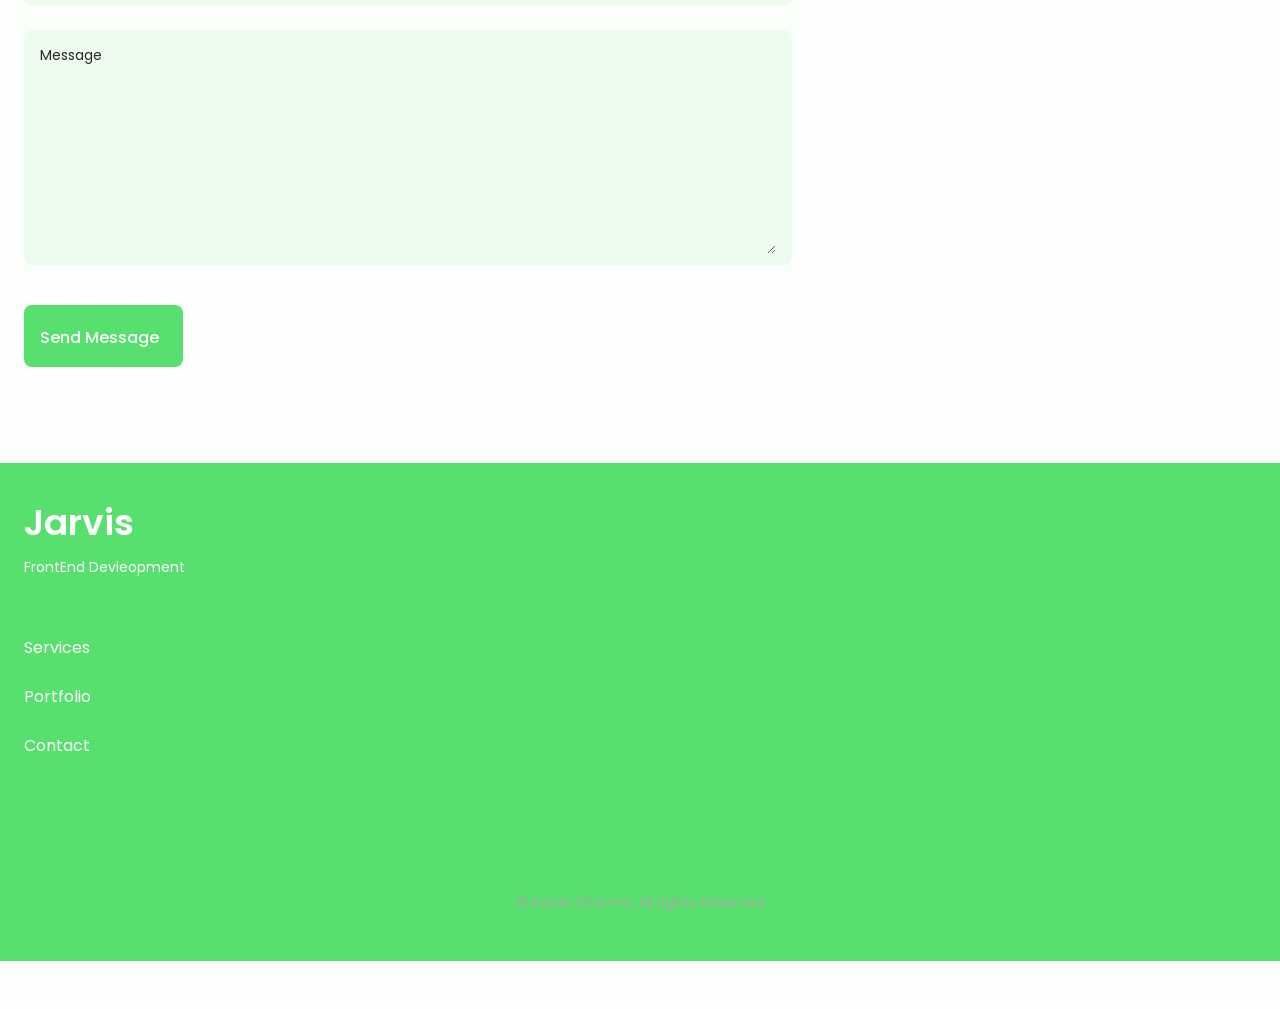
==== commit cf72b012: "changed alexa to JARVIS" ====
--- a/index.html
+++ b/index.html
@@ -87,12 +87,12 @@
                             165.547 130.807 187.559 100.226 186.353C69.6454 185.297 41.0228 161.023 21.7403 
                             129.362C2.45775 97.8511 -7.48481 59.1033 6.67581 34.5279C20.9871 10.1032 59.7028 
                             -0.149132 97.9666 0.00163737C136.23 0.303176 174.193 10.857 190.312 36.4879Z" />
-                <image class="home_blob-img" x='12' y='18' xlink:href="img/perfil.png" />
+                <image class="home_blob-img" x='12' y='38' xlink:href="img/perfil.png" />
               </g>
             </svg>
                     </div>
                     <div class="home_data">
-                        <h1 class="home_title">Hi, I'am Alexa</h1>
+                        <h1 class="home_title">Hi, I'am JARVIS</h1>
                         <h3 class="home_subtitle">Frontend Developer</h3>
                         <p class="home_description">High level experience in web Design and knowledge, Producing quality work .</p>
                         <a href="#contact" class="button button--flex">
--- a/css/style.css
+++ b/css/style.css
@@ -1,7 +1,7 @@
 @import url("https://fonts.googleapis.com/css2?family=Poppins:wght@100;200;300;400;500;600;700;800;900&display=swap");
 :root {
     --header-height: 3rem;
-    --hue-color: 231;
+    --hue-color: 130;
     --first-color: hsl(var(--hue-color), 69%, 61%);
     --first-color-second: hsl(var(--hue-color), 69%, 61%);
     --first-color-alt: hsl(var(--hue-color), 57%, 53%);
@@ -866,7 +866,7 @@
 }
 
 .footer_bg {
-    background-color: var(--first-color);
+    background-color: var(--first-color-second);
     padding: 2rem 0 3rem;
 }
 
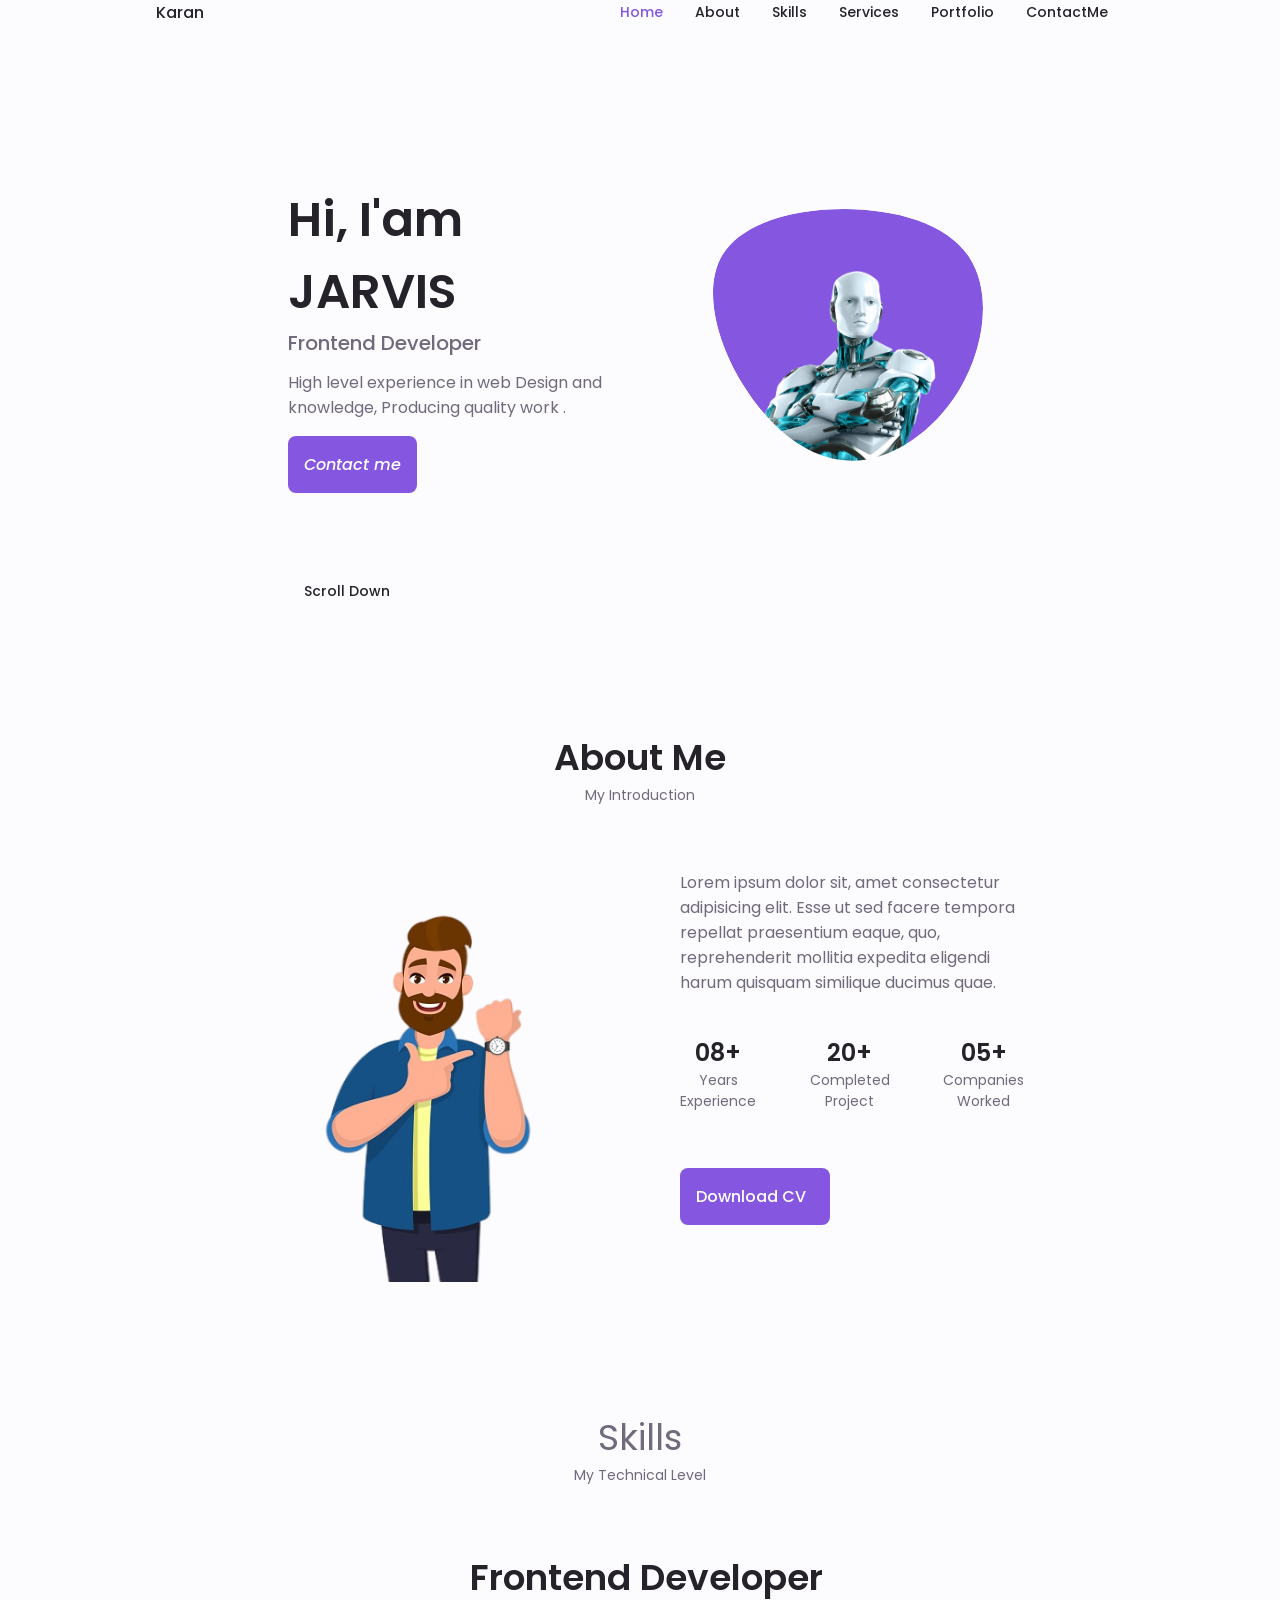
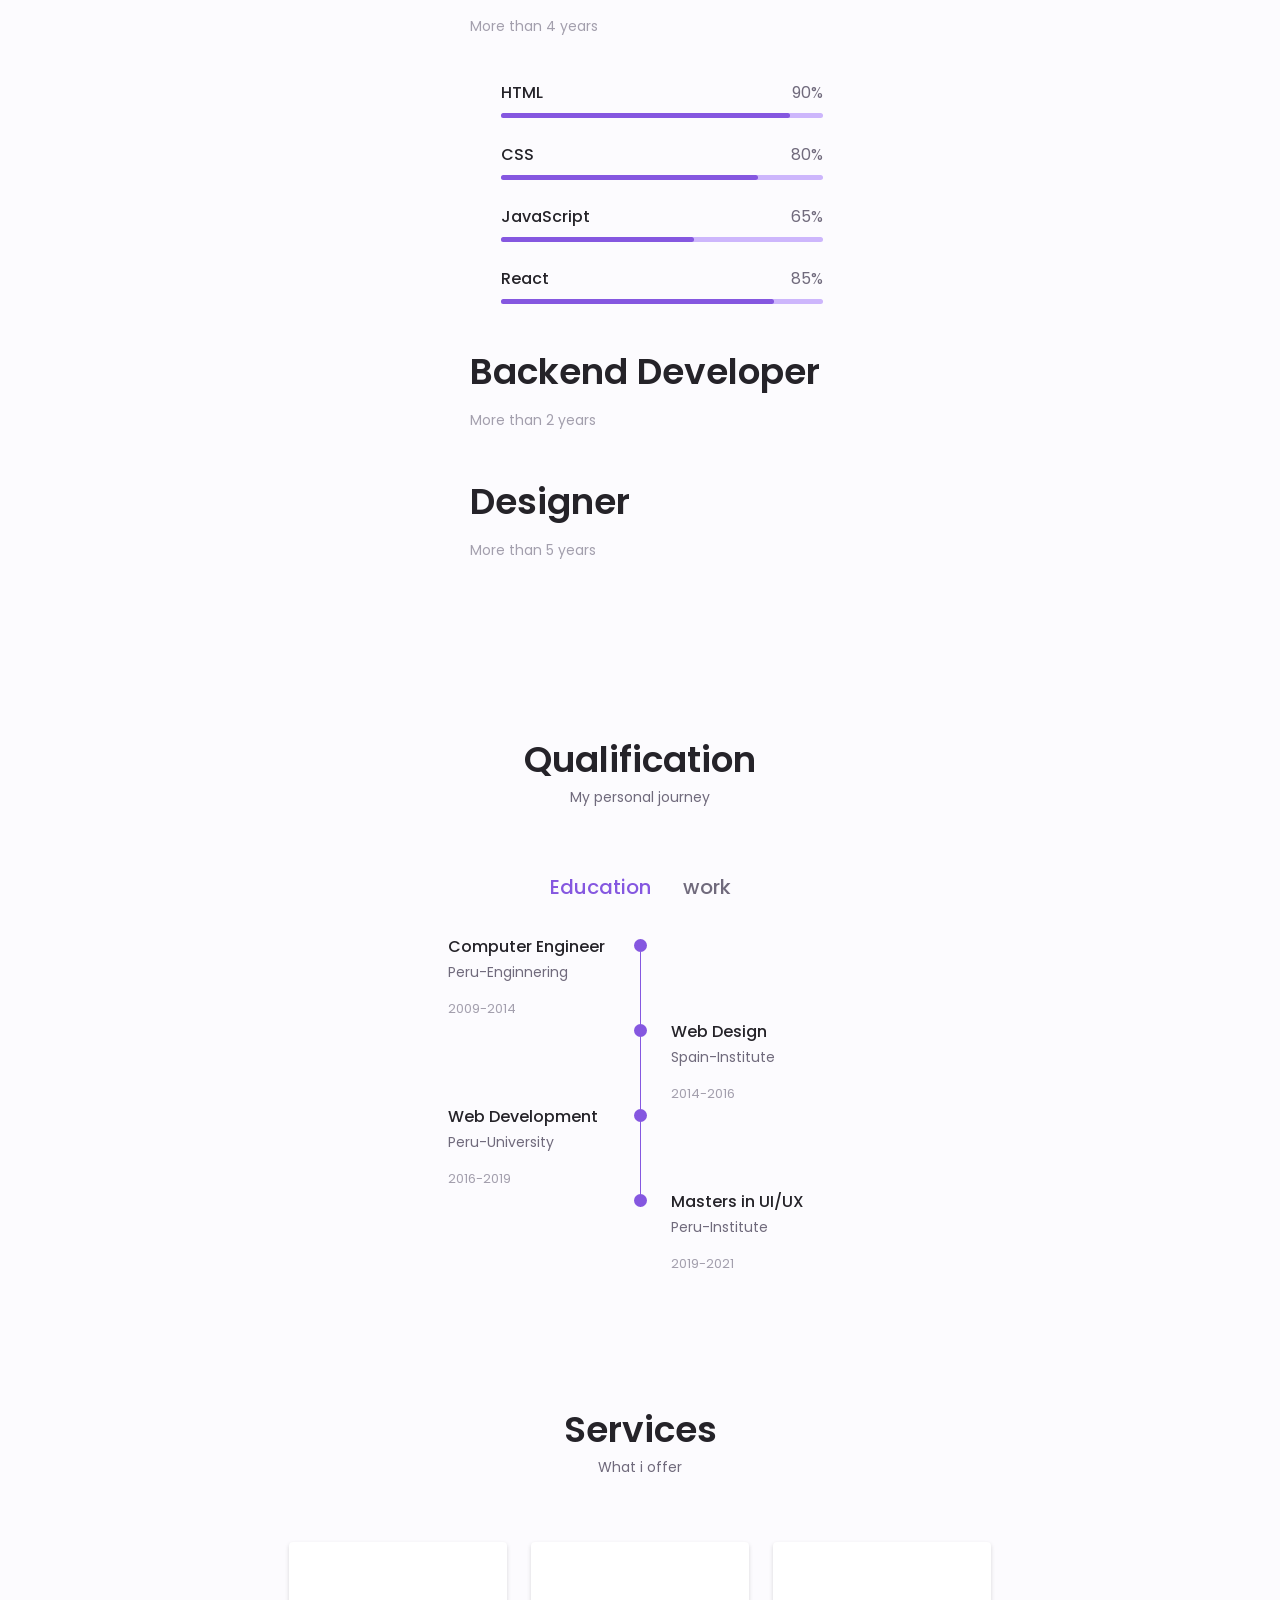
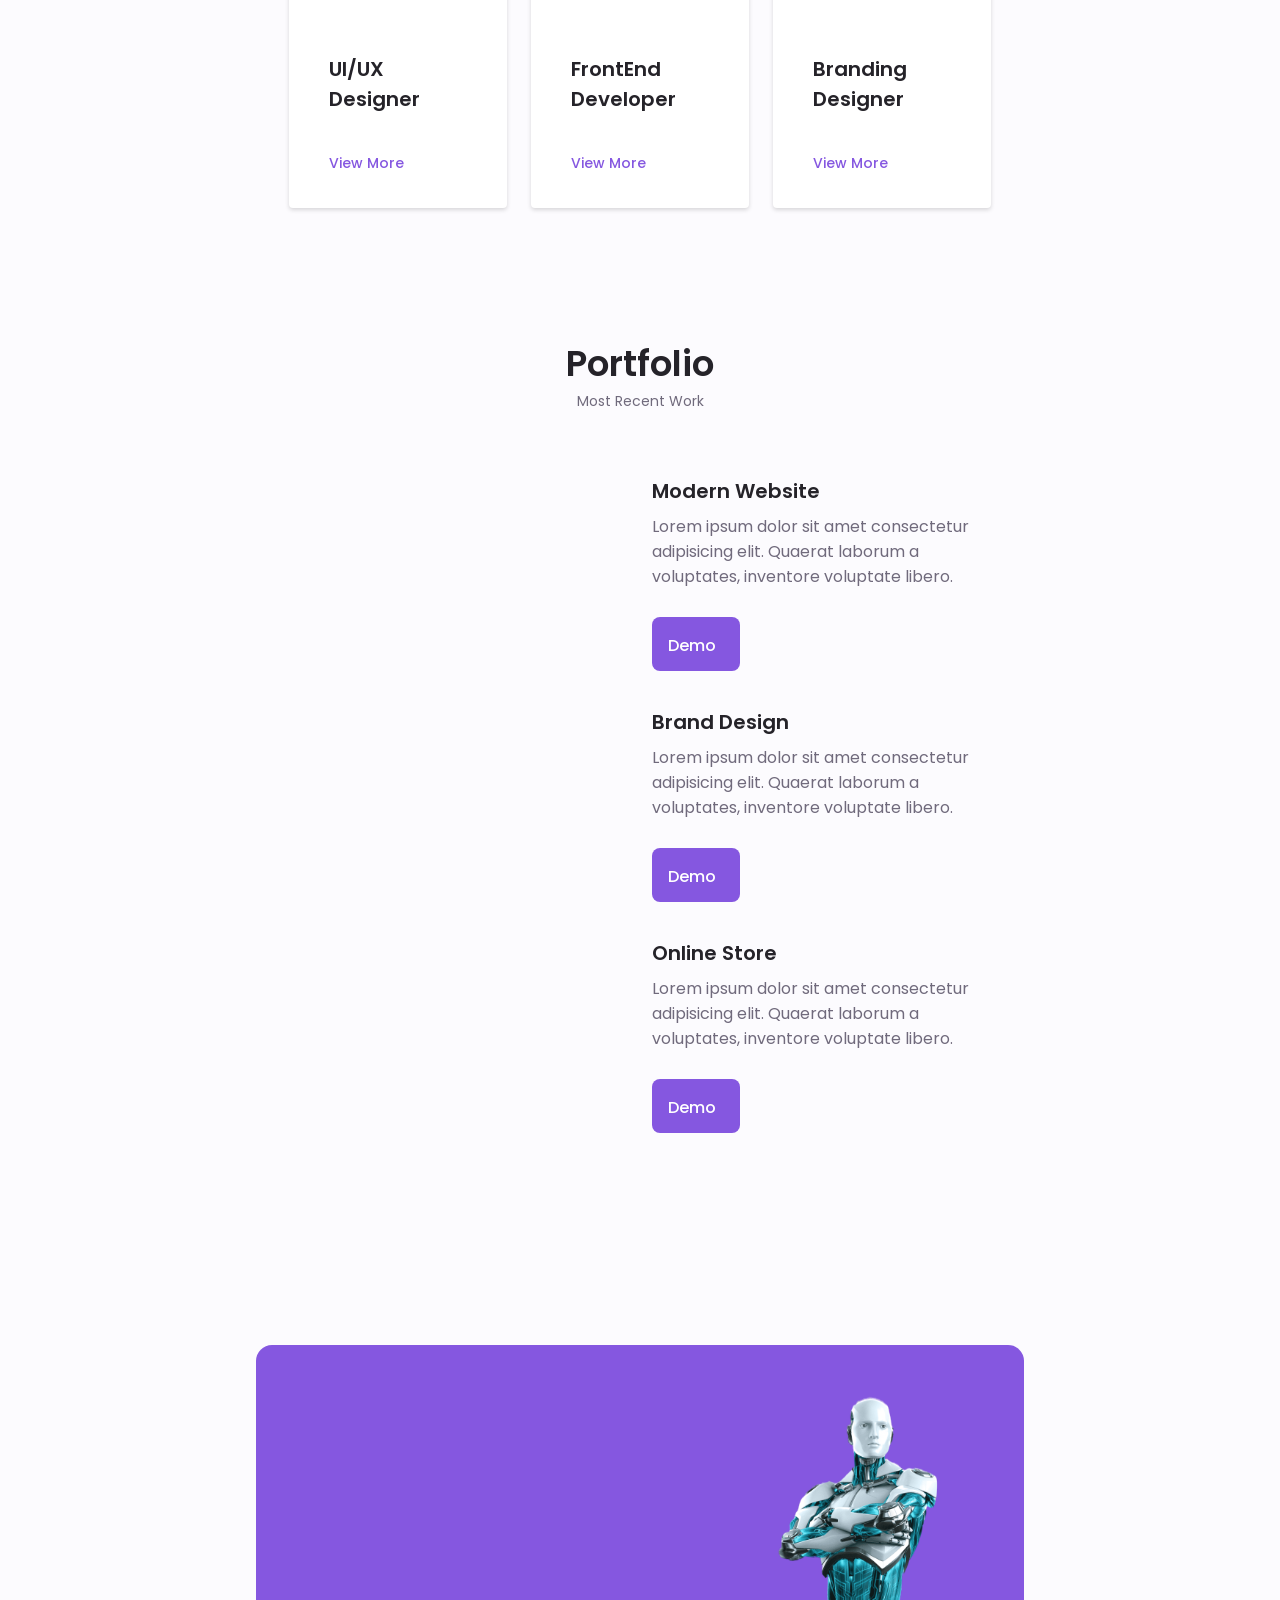
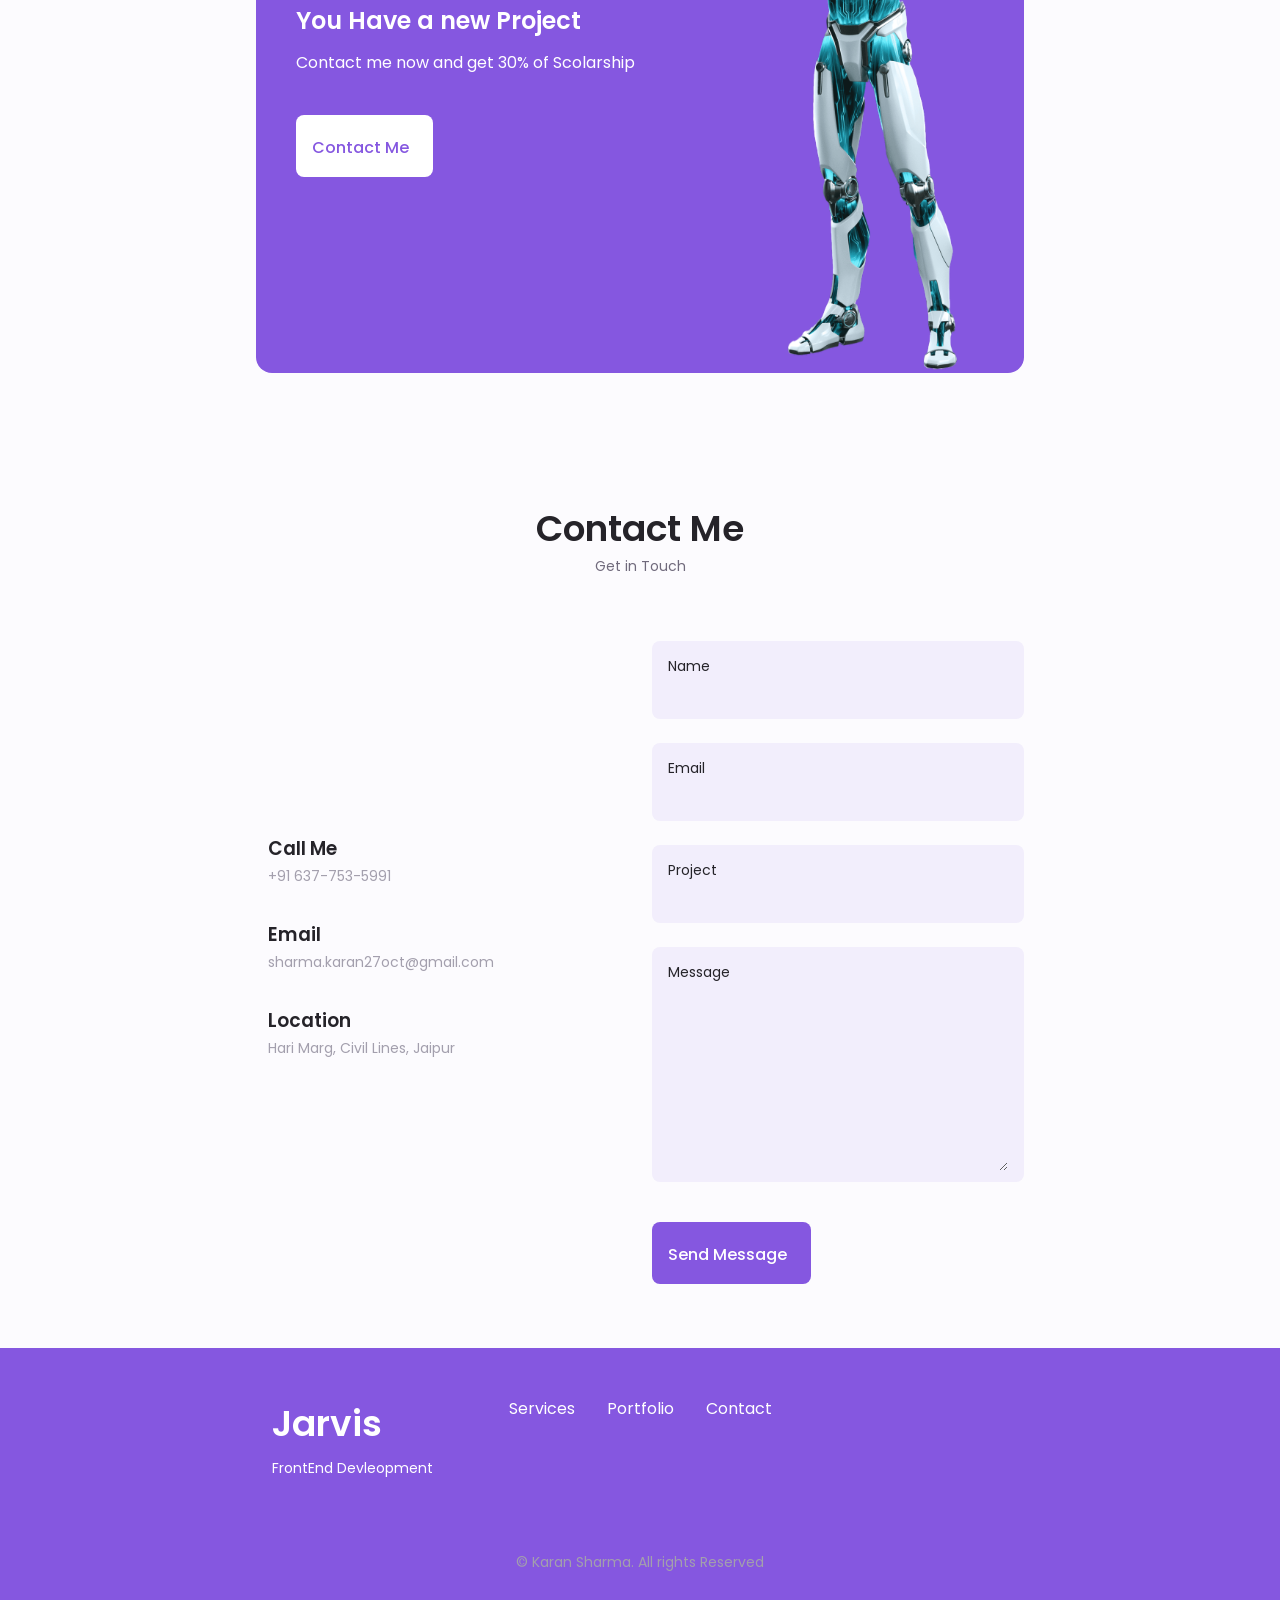
==== commit 9bf7f687: "responsiveness" ====
--- a/index.html
+++ b/index.html
@@ -645,7 +645,7 @@
             <h2 class="section_title">Contact Me</h2>
             <span class="section_subtitle">Get in Touch</span>
             <div class="contact_container container grid">
-                <div>
+                <div class="contact_details">
                     <div class="contact_information">
                         <i class="uil uil-phone contact_icon"></i>
                         <div>
@@ -720,13 +720,13 @@
                     </li>
                 </ul>
                 <div class="footer_socials">
-                    <a href="" class="footer_social" target="_blank">
+                    <a href="https://www.facebook.com/Karansh99/" class="footer_social" target="_blank">
                         <i class="uil uil-facebook-f"></i>
                     </a>
-                    <a href="" class="footer_social" target="_blank">
+                    <a href="https://www.instagram.com/its_karanshx/" class="footer_social" target="_blank">
                         <i class="uil uil-instagram"></i>
                     </a>
-                    <a href="" class="footer_social" target="_blank">
+                    <a href="https://github.com/Coder-X27" class="footer_social" target="_blank">
                         <i class="uil uil-github-alt"></i>
                     </a>
                 </div>
@@ -734,6 +734,7 @@
             <p class="footer_copy">&copy; Karan Sharma. All rights Reserved</p>
         </div>
     </footer>
+
     <!-- SCROLL UP SECTION  -->
     <a href="#" class="scrollup" id="scroll-up">
         <i class="uil uil-arrow-up scrollup_icon"></i>
--- a/css/style.css
+++ b/css/style.css
@@ -1,7 +1,7 @@
 @import url("https://fonts.googleapis.com/css2?family=Poppins:wght@100;200;300;400;500;600;700;800;900&display=swap");
 :root {
     --header-height: 3rem;
-    --hue-color: 130;
+    --hue-color: 260;
     --first-color: hsl(var(--hue-color), 69%, 61%);
     --first-color-second: hsl(var(--hue-color), 69%, 61%);
     --first-color-alt: hsl(var(--hue-color), 57%, 53%);
@@ -712,6 +712,7 @@
 
 .services_modal-services {
     display: flex;
+    flex-direction: column;
 }
 
 .services_modal-title {
@@ -949,4 +950,225 @@
 ::-webkit-scrollbar-thumb {
     background-color: var(--scroll-thumb-color);
     border-radius: .5rem;
+}
+
+
+/* For SMALL DEVICES */
+
+@media screen and (max-width:350px) {
+    .container {
+        margin-left: var(--mb-1);
+        margin-right: var(--mb-1);
+    }
+    .nav_menu {
+        padding: 2rem .25rem 4rem;
+    }
+    .nav_list {
+        column-gap: 0;
+    }
+    .home_content {
+        grid-template-columns: .25fr 3fr;
+    }
+    .home_blob {
+        width: 180px;
+    }
+    .skills_titles {
+        font-size: var(--normal-font-size);
+    }
+    .q_data {
+        gap: 0.5rem;
+    }
+    .services_container {
+        grid-template-columns: max-content;
+        justify-content: center;
+    }
+    .services_content {
+        padding-right: 3.5rem;
+    }
+    .services_modal {
+        padding: 0 .5rem;
+    }
+    .project_img {
+        width: 200px;
+    }
+}
+
+
+/* FOR MEDIUM DEVICES */
+
+@media screen and (min-width:568px) {
+    .home_content {
+        grid-template-columns: max-content 1fr 1fr;
+    }
+    .home_data {
+        grid-column: initial;
+    }
+    .home_img {
+        order: 1;
+        justify-self: center;
+    }
+    .about_container,
+    .portfolio_content,
+    .project_container,
+    .contact_container,
+    .footer_container {
+        grid-template-columns: repeat(2, 1fr);
+    }
+    .project_data,
+    .contact_details {
+        align-self: center;
+    }
+    .q_sections {
+        display: grid;
+        grid-template-columns: .6fr;
+        justify-content: center;
+    }
+    .skills_header {
+        cursor: pointer;
+        font-size: 1.3rem;
+    }
+    .skills_container {
+        display: flex;
+        justify-content: center;
+    }
+}
+
+@media screen and (min-width:768px) {
+    .container {
+        margin-left: auto;
+        margin-right: auto;
+    }
+    .section {
+        padding: 6rem 0 2rem;
+    }
+    .section_subtitle {
+        margin-bottom: 4rem;
+    }
+    .header {
+        top: 0;
+        bottom: initial;
+    }
+    .header,
+    .main,
+    .footer_container {
+        padding: 0 1rem;
+    }
+    .nav {
+        height: calc(var(--header-height)+1.5rem);
+        column-gap: 1rem;
+    }
+    .nav_icon,
+    .nav_close,
+    .nav_toggle {
+        display: none;
+    }
+    .nav_list {
+        display: flex;
+        column-gap: 2rem;
+    }
+    .nav_menu {
+        margin-left: auto;
+    }
+    .change-theme {
+        margin: 0;
+    }
+    .home_container {
+        row-gap: 5rem;
+    }
+    .home_content {
+        padding-top: 5.5rem;
+        column-gap: 2rem;
+    }
+    .home_blob {
+        width: 270px;
+    }
+    .home_scroll {
+        display: block;
+    }
+    .home_scroll-button {
+        margin-left: 3rem;
+    }
+    .skills_header {
+        cursor: pointer;
+        font-size: 1.5rem;
+    }
+    .about_container {
+        column-gap: 5rem;
+    }
+    .about_img {
+        width: 350px;
+    }
+    .about_description {
+        text-align: initial;
+    }
+    .about_info {
+        justify-content: space-between;
+    }
+    .about_buttons {
+        justify-content: initial;
+    }
+    .q_tabs {
+        justify-content: center;
+    }
+    .q_button {
+        margin: 0 var(--mb-1);
+    }
+    .q_sections {
+        grid-template-columns: .5fr;
+    }
+    .services_container {
+        grid-template-columns: repeat(3, 218px);
+        justify-content: center;
+    }
+    .services_icon {
+        font-size: 2rem;
+    }
+    .services_content {
+        padding: 6rem 0 2rem 2.5rem;
+    }
+    .services_modal-content {
+        width: 700px;
+        display: flex;
+        flex-direction: column;
+    }
+    .portfolio_img {
+        width: 320px;
+    }
+    .portfolio_content {
+        padding: 0 1.5rem;
+        margin: 1.5rem;
+        align-items: center;
+    }
+    .project {
+        text-align: initial;
+    }
+    .project_bg {
+        background: none;
+    }
+    .project_container {
+        background-color: var(--first-color-second);
+        border-radius: 1rem;
+        padding: 3rem 2.5rem 0;
+        grid-template-columns: 1fr max-content;
+        column-gap: 3rem;
+    }
+    .project_data {
+        padding-top: .8rem;
+    }
+    .footer_container {
+        grid-template-columns: repeat(3, 1fr);
+    }
+    .footer_bg {
+        padding: 3rem 0 3.5rem;
+    }
+    .footer_link {
+        flex-direction: row;
+        column-gap: 2rem;
+    }
+    .footer_social {
+        justify-self: flex-end;
+    }
+    .footer_copy {
+        margin-top: 4.5rem;
+    }
 }
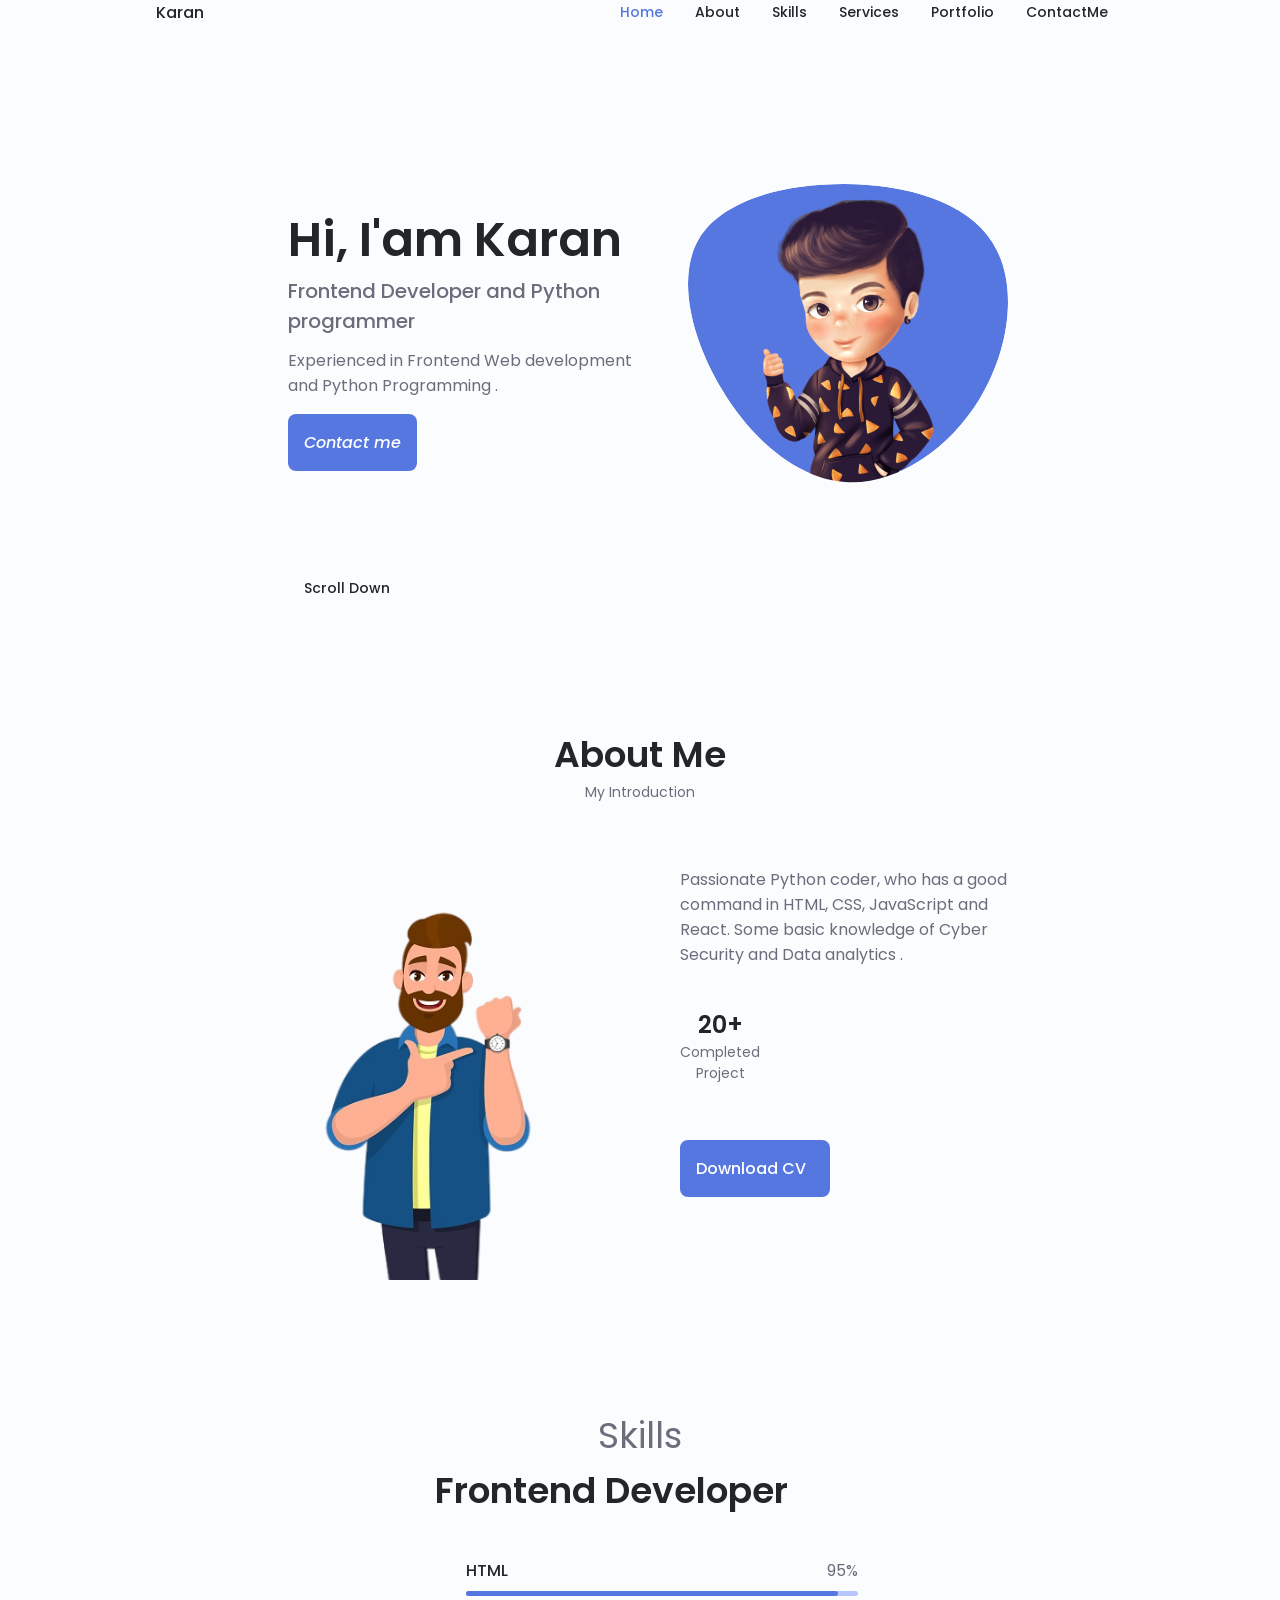
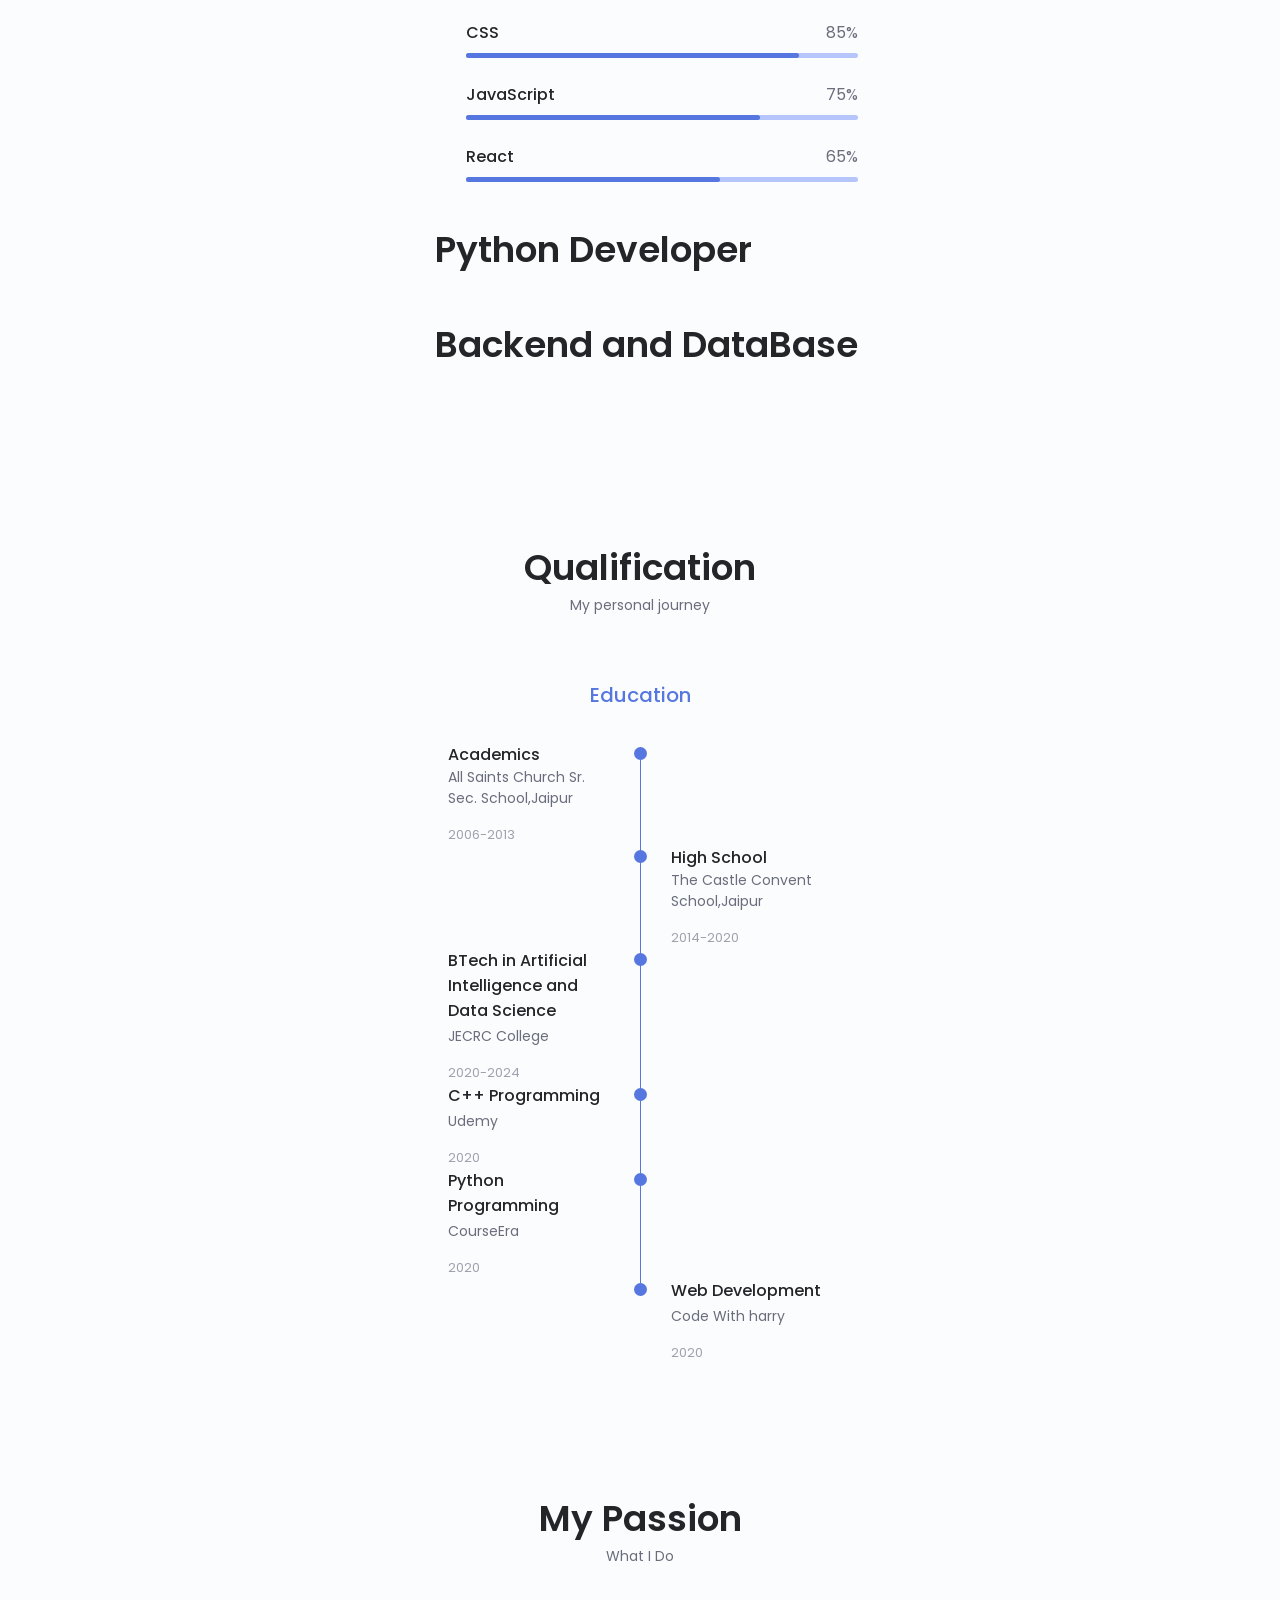
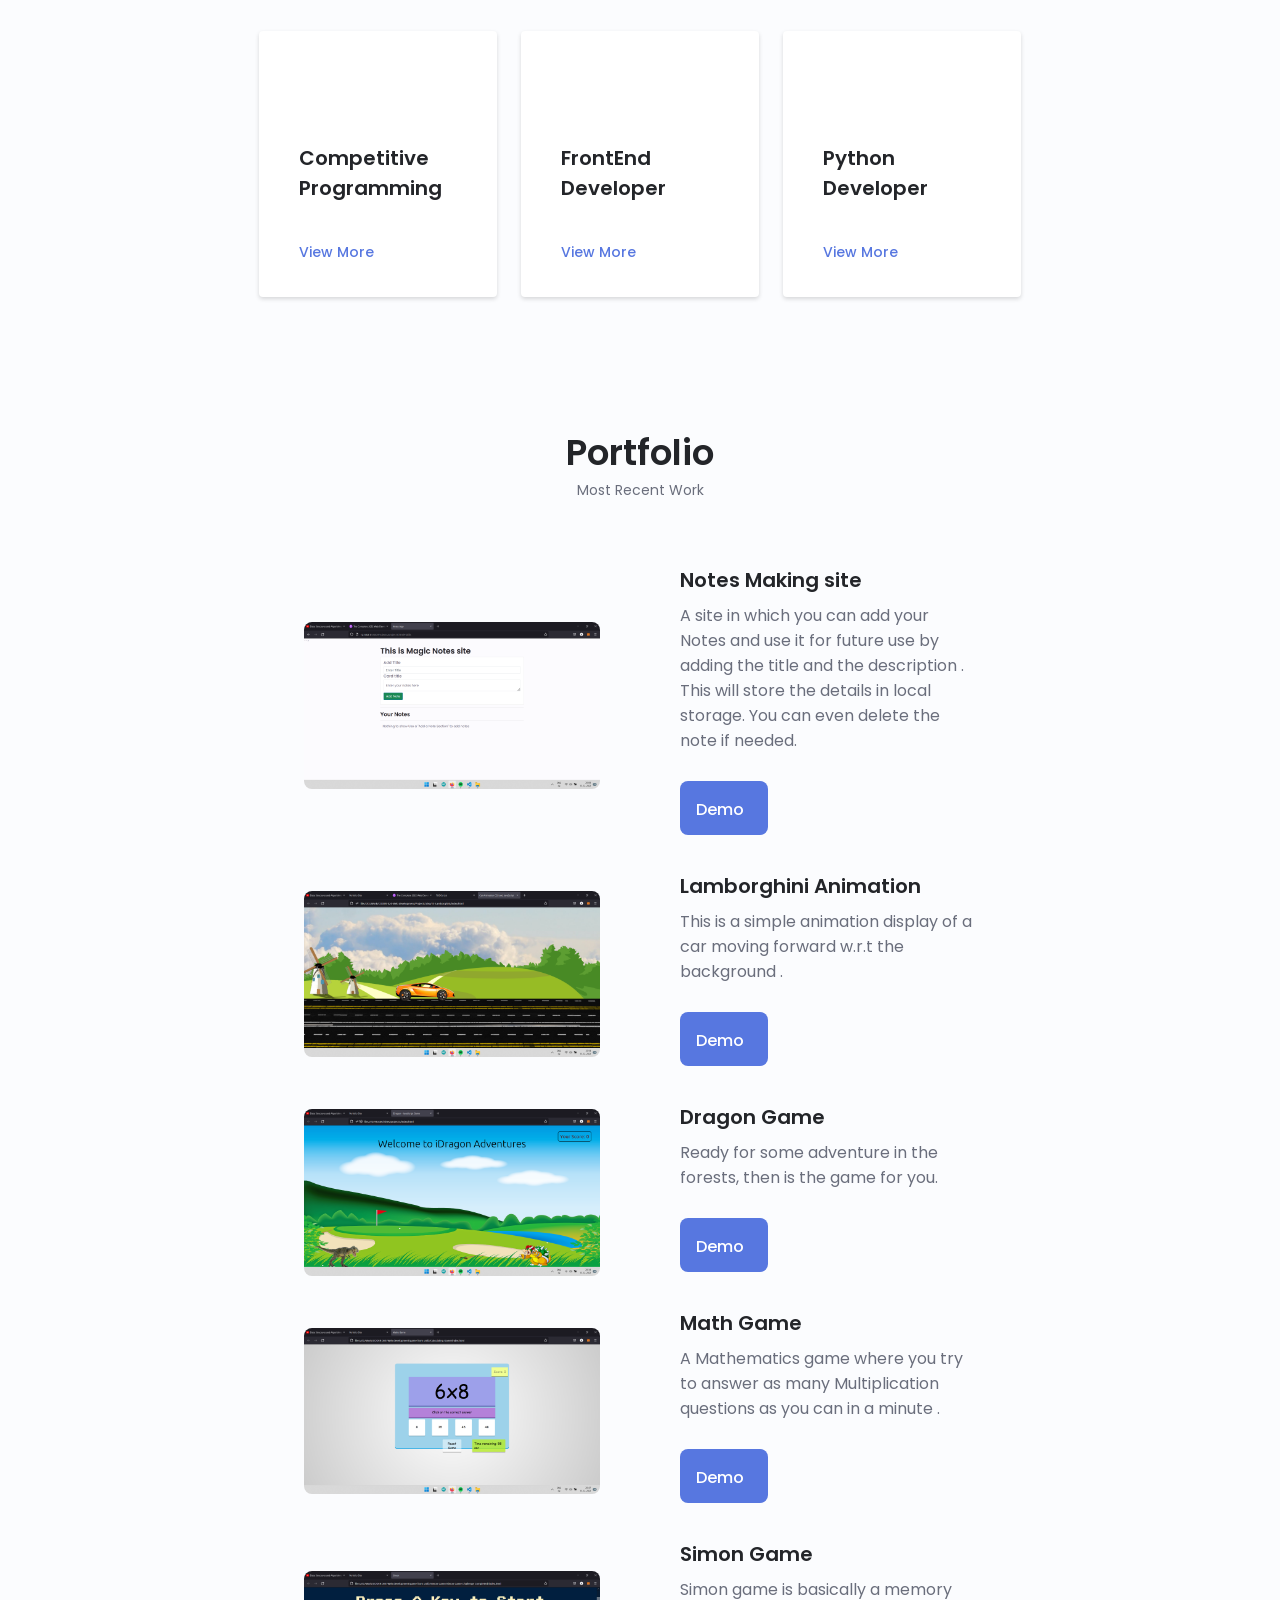
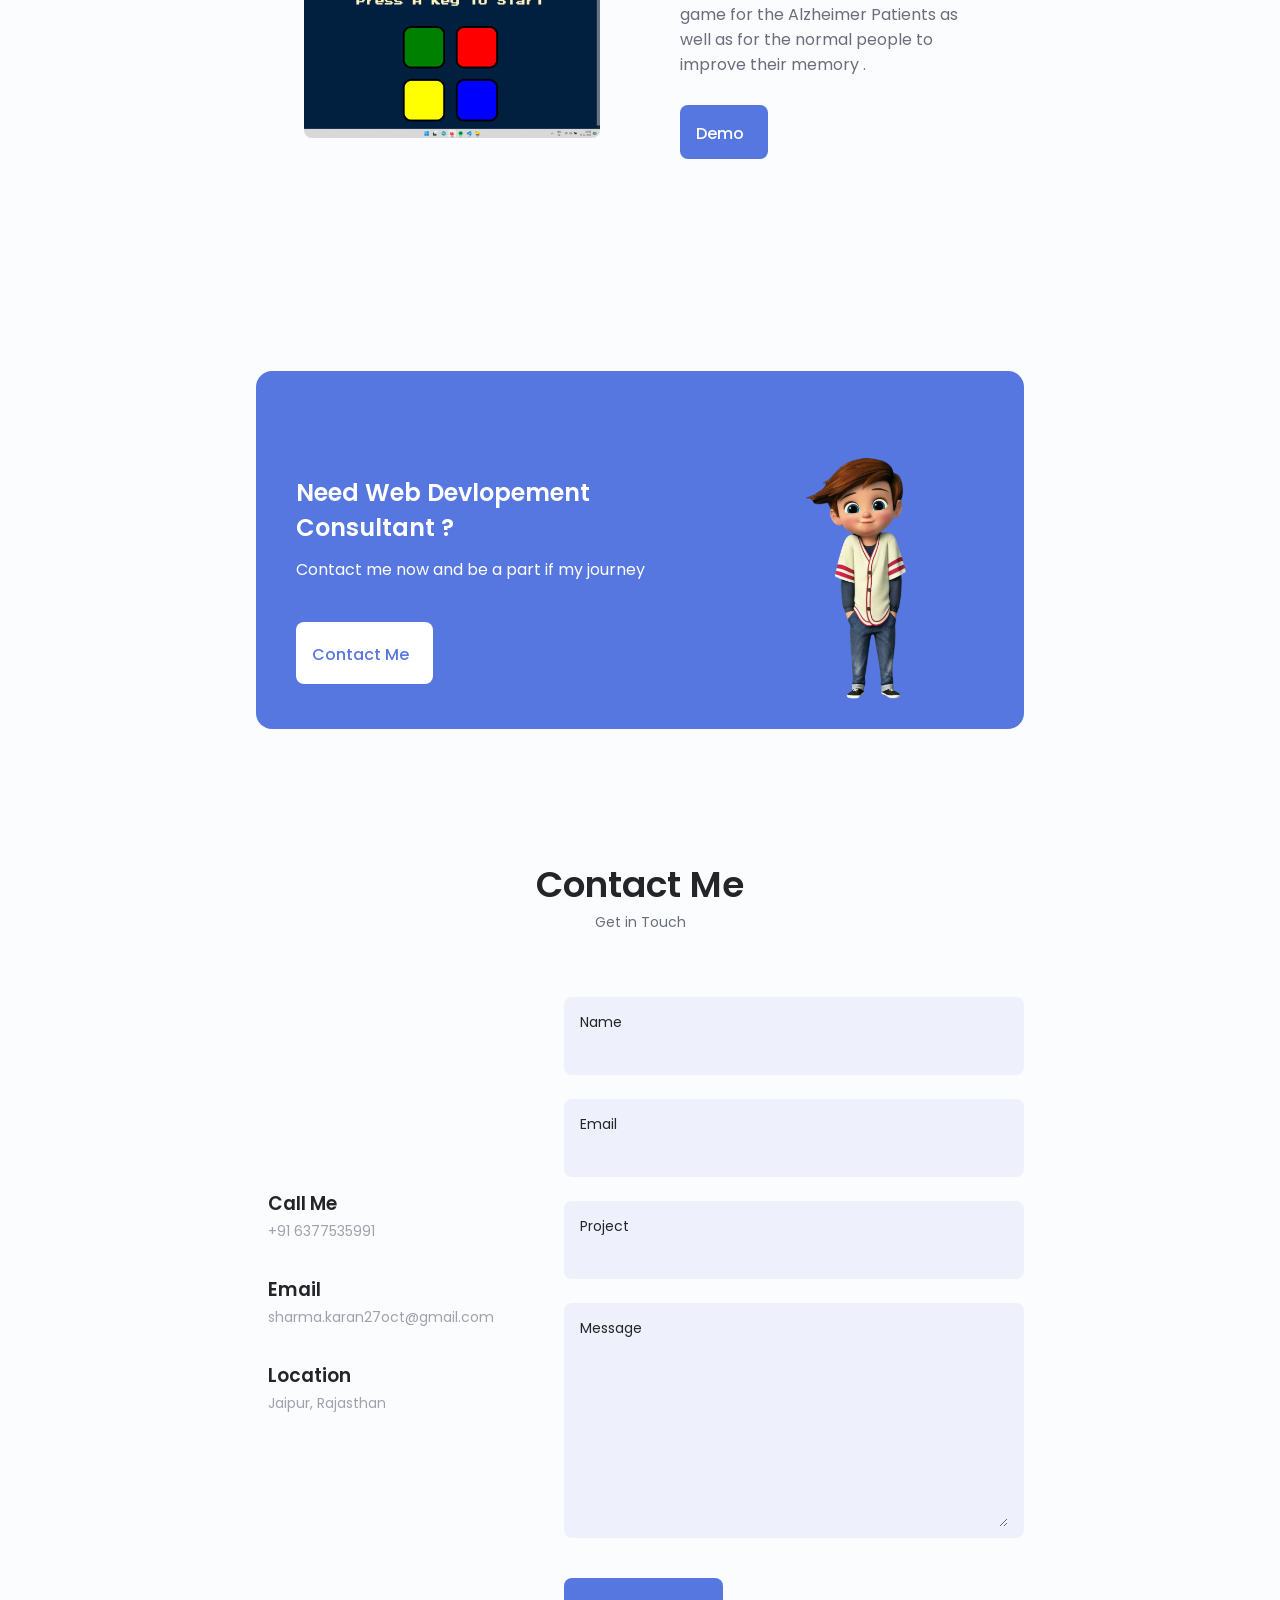
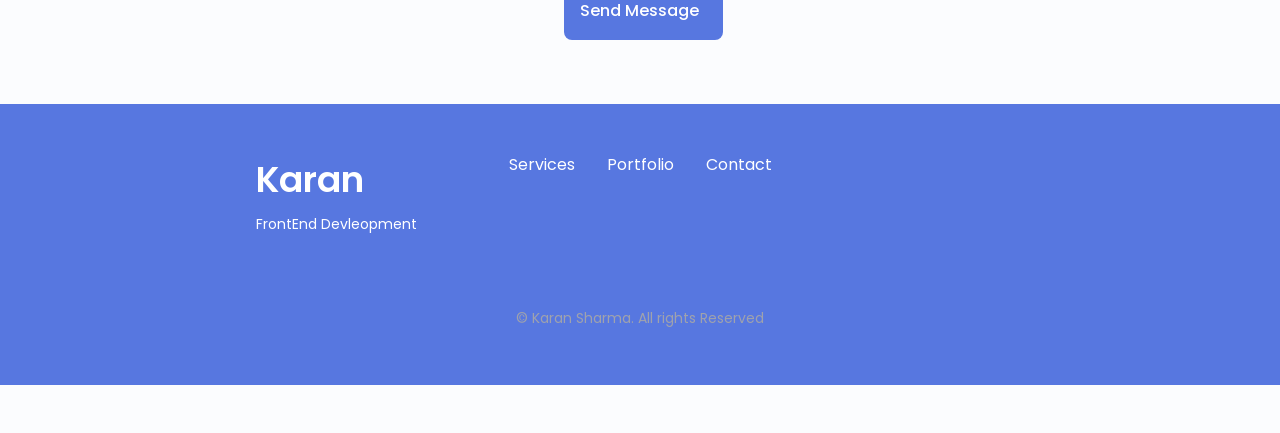
==== commit 2cea362f: "info changed" ====
--- a/index.html
+++ b/index.html
@@ -68,11 +68,11 @@
             <div class="home_container container grid">
                 <div class="home_content grid">
                     <div class="home_social">
-                        <a href="#" target='_blank' class="home_social_icon"><i class="uil uil-dribbble"></i></a>
-
-                        <a href="#" target='_blank' class="home_social_icon"><i class="uil uil-github-alt"></i></a>
-
-                        <a href="#" target='_blank' class="home_social_icon"><i class="uil uil-linkedin-alt"></i></a>
+                        <a href="https://www.facebook.com/Karansh99/" target='_blank' class="home_social_icon"><i class="uil uil-facebook-f"></i></a>
+
+                        <a href="https://github.com/Coder-X27/" target='_blank' class="home_social_icon"><i class="uil uil-github-alt"></i></a>
+
+                        <a href="https://www.linkedin.com/in/karan-sharma-23574a1b9/" target='_blank' class="home_social_icon"><i class="uil uil-linkedin-alt"></i></a>
                     </div>
                     <div class="home_img">
                         <svg viewBox="0 0 200 187" class='home_blob' xmlns="http://www.w3.org/2000/svg" xmlns:xlink="http://www.w3.org/1999/xlink">
@@ -87,14 +87,14 @@
                             165.547 130.807 187.559 100.226 186.353C69.6454 185.297 41.0228 161.023 21.7403 
                             129.362C2.45775 97.8511 -7.48481 59.1033 6.67581 34.5279C20.9871 10.1032 59.7028 
                             -0.149132 97.9666 0.00163737C136.23 0.303176 174.193 10.857 190.312 36.4879Z" />
-                <image class="home_blob-img" x='12' y='38' xlink:href="img/perfil.png" />
+                <image class="home_blob-img" x='15' y='2' xlink:href="img/perfil.png" />
               </g>
             </svg>
                     </div>
                     <div class="home_data">
-                        <h1 class="home_title">Hi, I'am JARVIS</h1>
-                        <h3 class="home_subtitle">Frontend Developer</h3>
-                        <p class="home_description">High level experience in web Design and knowledge, Producing quality work .</p>
+                        <h1 class="home_title">Hi, I'am Karan</h1>
+                        <h3 class="home_subtitle">Frontend Developer and Python programmer</h3>
+                        <p class="home_description">Experienced in Frontend Web development and Python Programming .</p>
                         <a href="#contact" class="button button--flex">
                             <i class='uil uil-message'>Contact me</i>
                         </a>
@@ -117,22 +117,22 @@
             <div class="about_container container grid">
                 <img src="./img/aboutt.png" alt="">
                 <div class="about_data">
-                    <p class="about_description">Lorem ipsum dolor sit, amet consectetur adipisicing elit. Esse ut sed facere tempora repellat praesentium eaque, quo, reprehenderit mollitia expedita eligendi harum quisquam similique ducimus quae.</p>
+                    <p class="about_description">Passionate Python coder, who has a good command in HTML, CSS, JavaScript and React. Some basic knowledge of Cyber Security and Data analytics . </p>
                     <div class="about_info">
-                        <div class="">
+                        <!-- <div class="">
                             <span class="about_info-title">08+</span>
                             <span class="about_info-name">Years <br> Experience</span>
-                        </div>
+                        </div> -->
 
                         <div class="">
                             <span class="about_info-title">20+</span>
                             <span class="about_info-name">Completed <br> Project</span>
                         </div>
 
-                        <div class="">
+                        <!-- <div class="">
                             <span class="about_info-title">05+</span>
                             <span class="about_info-name">Companies <br> Worked</span>
-                        </div>
+                        </div> -->
                     </div>
                     <div class="about_buttons">
                         <a download="" href="./Resume/Karan-resume.pdf" class="button button--flex">
@@ -147,7 +147,7 @@
 
         <section class="skills section" id="skills">
             <div class="section_title">Skills</div>
-            <span class="section_subtitle">My Technical Level</span>
+            <!-- <span class="section_subtitle">My Technical Level</span> -->
             <div class="skills_container container grid">
                 <div>
                     <!--======== Skill1 ======-->
@@ -158,7 +158,6 @@
                                 <h1 class="skills_title">
                                     Frontend Developer
                                 </h1>
-                                <span class="skills_subtitle">More than 4 years</span>
                             </div>
                             <i class="uil uil-angle-down skills_arrow"></i>
                         </div>
@@ -168,7 +167,7 @@
                             <div class="skills_data">
                                 <div class="skills_titles">
                                     <h3 class="skills_name">HTML</h3>
-                                    <span class="skills_number">90%</span>
+                                    <span class="skills_number">95%</span>
                                 </div>
                                 <div class="skills_bar">
                                     <span class="skills_percentage skills_html"></span>
@@ -179,7 +178,7 @@
                             <div class="skills_data">
                                 <div class="skills_titles">
                                     <h3 class="skills_name">CSS</h3>
-                                    <span class="skills_number">80%</span>
+                                    <span class="skills_number">85%</span>
                                 </div>
                                 <div class="skills_bar">
                                     <span class="skills_percentage skills_css"></span>
@@ -190,18 +189,18 @@
                             <div class="skills_data">
                                 <div class="skills_titles">
                                     <h3 class="skills_name">JavaScript</h3>
+                                    <span class="skills_number">75%</span>
+                                </div>
+                                <div class="skills_bar">
+                                    <span class="skills_percentage skills_javascript"></span>
+                                </div>
+                            </div>
+                            <!-- 4th LIST -->
+
+                            <div class="skills_data">
+                                <div class="skills_titles">
+                                    <h3 class="skills_name">React</h3>
                                     <span class="skills_number">65%</span>
-                                </div>
-                                <div class="skills_bar">
-                                    <span class="skills_percentage skills_javascript"></span>
-                                </div>
-                            </div>
-                            <!-- 4th LIST -->
-
-                            <div class="skills_data">
-                                <div class="skills_titles">
-                                    <h3 class="skills_name">React</h3>
-                                    <span class="skills_number">85%</span>
                                 </div>
                                 <div class="skills_bar">
                                     <span class="skills_percentage skills_react"></span>
@@ -217,9 +216,8 @@
                             <i class="uil uil-server-network skills_icon"></i>
                             <div>
                                 <h1 class="skills_title">
-                                    Backend Developer
+                                    Python Developer
                                 </h1>
-                                <span class="skills_subtitle">More than 2 years</span>
                             </div>
                             <i class="uil uil-angle-down skills_arrow"></i>
                         </div>
@@ -228,46 +226,36 @@
 
                             <div class="skills_data">
                                 <div class="skills_titles">
-                                    <h3 class="skills_name">NodsJs</h3>
-                                    <span class="skills_number">90%</span>
-                                </div>
-                                <div class="skills_bar">
-                                    <span class="skills_percentage skills_node"></span>
+                                    <h3 class="skills_name">Pygame</h3>
+                                    <span class="skills_number">80%</span>
+                                </div>
+                                <div class="skills_bar">
+                                    <span class="skills_percentage skills_pygame"></span>
                                 </div>
                             </div>
                             <!-- 2ND LIST -->
 
                             <div class="skills_data">
                                 <div class="skills_titles">
-                                    <h3 class="skills_name">PHP</h3>
+                                    <h3 class="skills_name">Tkinter</h3>
                                     <span class="skills_number">70%</span>
                                 </div>
                                 <div class="skills_bar">
-                                    <span class="skills_percentage skills_php"></span>
+                                    <span class="skills_percentage skills_tkinter"></span>
                                 </div>
                             </div>
                             <!-- 3RD LIST -->
 
                             <div class="skills_data">
                                 <div class="skills_titles">
-                                    <h3 class="skills_name">Firebase</h3>
+                                    <h3 class="skills_name">Seaborn</h3>
                                     <span class="skills_number">65%</span>
                                 </div>
                                 <div class="skills_bar">
-                                    <span class="skills_percentage skills_firebase"></span>
-                                </div>
-                            </div>
-                            <!-- 4th LIST -->
-
-                            <div class="skills_data">
-                                <div class="skills_titles">
-                                    <h3 class="skills_name">Python</h3>
-                                    <span class="skills_number">55%</span>
-                                </div>
-                                <div class="skills_bar">
-                                    <span class="skills_percentage skills_python"></span>
-                                </div>
-                            </div>
+                                    <span class="skills_percentage skills_seaborn"></span>
+                                </div>
+                            </div>
+
 
 
                         </div>
@@ -278,9 +266,8 @@
                             <i class="uil uil-swatchbook skills_icon"></i>
                             <div>
                                 <h1 class="skills_title">
-                                    Designer
+                                    Backend and DataBase
                                 </h1>
-                                <span class="skills_subtitle">More than 5 years</span>
                             </div>
                             <i class="uil uil-angle-down skills_arrow"></i>
                         </div>
@@ -289,33 +276,34 @@
 
                             <div class="skills_data">
                                 <div class="skills_titles">
-                                    <h3 class="skills_name">Figma</h3>
+                                    <h3 class="skills_name">NodeJS</h3>
                                     <span class="skills_number">90%</span>
                                 </div>
                                 <div class="skills_bar">
-                                    <span class="skills_percentage skills_figma"></span>
+                                    <span class="skills_percentage skills_nodejs"></span>
                                 </div>
                             </div>
                             <!-- 2ND LIST -->
 
                             <div class="skills_data">
                                 <div class="skills_titles">
-                                    <h3 class="skills_name">Sketch</h3>
+                                    <h3 class="skills_name">Mongo DB</h3>
                                     <span class="skills_number">85%</span>
                                 </div>
-                                <div class="skills_bar">
-                                    <span class="skills_percentage skills_sketch"></span>
+
+                                <div class="skills_bar">
+                                    <span class="skills_percentage skills_mongodb"></span>
                                 </div>
                             </div>
                             <!-- 3RD LIST -->
 
                             <div class="skills_data">
                                 <div class="skills_titles">
-                                    <h3 class="skills_name">Photoshop</h3>
-                                    <span class="skills_number">65%</span>
-                                </div>
-                                <div class="skills_bar">
-                                    <span class="skills_percentage skills_photoshop"></span>
+                                    <h3 class="skills_name">JQuery</h3>
+                                    <span class="skills_number">75%</span>
+                                </div>
+                                <div class="skills_bar">
+                                    <span class="skills_percentage skills_jquery"></span>
                                 </div>
                             </div>
 
@@ -335,9 +323,7 @@
                     <div class="q_button button-flex q_active" data-target='#education'>
                         <i class="uil uil-graduation-cap q-icon"></i> Education
                     </div>
-                    <div class="q_button button-flex" data-target="#work">
-                        <i class="uil uil-briefcase-alt q-icon"></i> work
-                    </div>
+
                 </div>
                 <div class="q_sections">
                     <!--=================Qualification content 1=============-->
@@ -345,10 +331,10 @@
                         <!--=================Qualification  1=============-->
                         <div class="q_data">
                             <div>
-                                <h3 class="q_title">Computer Engineer</h3>
-                                <span class="q_subtitle">Peru-Enginnering</span>
+                                <h3 class="q_title">Academics</h3>
+                                <span class="q_subtitle">All Saints Church Sr. Sec. School,Jaipur</span>
                                 <div class="q_calendar">
-                                    <i class="uil uil-calendar-alt"></i> 2009-2014
+                                    <i class="uil uil-calendar-alt"></i> 2006-2013
                                 </div>
                             </div>
                             <div>
@@ -365,10 +351,10 @@
                                 <span class="q_line"></span>
                             </div>
                             <div>
-                                <h3 class="q_title">Web Design</h3>
-                                <span class="q_subtitle">Spain-Institute</span>
+                                <h3 class="q_title">High School</h3>
+                                <span class="q_subtitle">The Castle Convent School,Jaipur</span>
                                 <div class="q_calendar">
-                                    <i class="uil uil-calendar-alt"></i> 2014-2016
+                                    <i class="uil uil-calendar-alt"></i> 2014-2020
                                 </div>
                             </div>
                         </div>
@@ -376,10 +362,10 @@
                         <!--=================Qualification  3=============-->
                         <div class="q_data">
                             <div>
-                                <h3 class="q_title">Web Development</h3>
-                                <span class="q_subtitle">Peru-University</span>
+                                <h3 class="q_title">BTech in Artificial Intelligence and Data Science</h3>
+                                <span class="q_subtitle">JECRC College</span>
                                 <div class="q_calendar">
-                                    <i class="uil uil-calendar-alt"></i> 2016-2019
+                                    <i class="uil uil-calendar-alt"></i> 2020-2024
                                 </div>
                             </div>
                             <div>
@@ -389,69 +375,49 @@
                         </div>
                         <!--=================Qualification  4=============-->
                         <div class="q_data">
+                            <div>
+                                <h3 class="q_title">C++ Programming</h3>
+                                <span class="q_subtitle">Udemy</span>
+                                <div class="q_calendar">
+                                    <i class="uil uil-calendar-alt"></i> 2020
+                                </div>
+                            </div>
+                            <div>
+                                <span class="q_rounder"></span>
+                                <span class="q_line"></span>
+                            </div>
+                        </div>
+                        <!--=================Qualification  5=============-->
+                        <div class="q_data">
+                            <div>
+                                <h3 class="q_title">Python Programming</h3>
+                                <span class="q_subtitle">CourseEra</span>
+                                <div class="q_calendar">
+                                    <i class="uil uil-calendar-alt"></i> 2020
+                                </div>
+                            </div>
+                            <div>
+                                <span class="q_rounder"></span>
+                                <span class="q_line"></span>
+                            </div>
+                        </div>
+                        <!--=================Qualification  6=============-->
+                        <div class="q_data">
                             <div></div>
                             <div>
                                 <span class="q_rounder"></span>
                                 <!-- <span class="q_line"></span> -->
                             </div>
                             <div>
-                                <h3 class="q_title">Masters in UI/UX</h3>
-                                <span class="q_subtitle">Peru-Institute</span>
+                                <h3 class="q_title">Web Development</h3>
+                                <span class="q_subtitle">Code With harry</span>
                                 <div class="q_calendar">
-                                    <i class="uil uil-calendar-alt"></i> 2019-2021
-                                </div>
-                            </div>
-
-                        </div>
-                    </div>
-                    <!--=================Qualification content 2=============-->
-                    <div class="q_content" data-content id="work">
-                        <!--=================Qualification  1=============-->
-                        <div class="q_data">
-                            <div>
-                                <h3 class="q_title">Software Engineer</h3>
-                                <span class="q_subtitle">Microsoft-Peru</span>
-                                <div class="q_calendar">
-                                    <i class="uil uil-calendar-alt"></i> 2016-2018
-                                </div>
-                            </div>
-                            <div>
-                                <span class="q_rounder"></span>
-                                <span class="q_line"></span>
-                            </div>
-                        </div>
-
-                        <!--=================Qualification  2=============-->
-                        <div class="q_data">
-                            <div></div>
-                            <div>
-                                <span class="q_rounder"></span>
-                                <span class="q_line"></span>
-                            </div>
-                            <div>
-                                <h3 class="q_title">Frontend Developer</h3>
-                                <span class="q_subtitle">Apple Inc-Spain</span>
-                                <div class="q_calendar">
-                                    <i class="uil uil-calendar-alt"></i> 2018-2020
-                                </div>
-                            </div>
-                        </div>
-
-                        <!--=================Qualification  3=============-->
-                        <div class="q_data">
-                            <div>
-                                <h3 class="q_title">UI-Designer</h3>
-                                <span class="q_subtitle">Figma-Spain</span>
-                                <div class="q_calendar">
-                                    <i class="uil uil-calendar-alt"></i> 2016-2019
-                                </div>
-                            </div>
-                            <div>
-                                <span class="q_rounder"></span>
-                                <!-- <span class="q_line"></span> -->
-                            </div>
-                        </div>
-                    </div>
+                                    <i class="uil uil-calendar-alt"></i> 2020
+                                </div>
+                            </div>
+                        </div>
+                    </div>
+
                 </div>
             </div>
         </section>
@@ -459,14 +425,14 @@
         <!-- SERVICES SECTION/  -->
 
         <section class="services section" id="services">
-            <h2 class="section_title">Services</h2>
-            <span class="section_subtitle">What i offer</span>
+            <h2 class="section_title">My Passion</h2>
+            <span class="section_subtitle">What I Do</span>
             <div class="services_container container grid">
                 <!-- SERVICES 1 -->
                 <div class="services_content">
                     <div>
-                        <i class="uil uil-web-grid services_icon"></i>
-                        <h3 class="services_title">UI/UX <br> Designer</h3>
+                        <i class="uil uil-desktop services_icon"></i>
+                        <h3 class="services_title">Competitive <br> Programming</h3>
                     </div>
                     <span class="button button-flex button-small button-link services_button">
                         View More
@@ -474,25 +440,22 @@
                     </span>
                     <div class="services_modal">
                         <div class="services_modal-content">
-                            <h4 class="services_modal-title">UI/UX <br> Designer</h4>
+                            <h4 class="services_modal-title">Competitive <br> Programming</h4>
                             <i class="uil uil-times services_modal-close"></i>
                             <ul class="services_modal-services grid">
                                 <li class="services-modal-service">
                                     <i class="uil uil-check-circle services_modal-icon"></i>
-                                    <p>Lorem ipsum dolor sit amet.</p>
-                                </li>
-                                <li class="services-modal-service">
-                                    <i class="uil uil-check-circle services_modal-icon"></i>
-                                    <p>Lorem ipsum dolor sit amet.</p>
-                                </li>
-                                <li class="services-modal-service">
-                                    <i class="uil uil-check-circle services_modal-icon"></i>
-                                    <p>Lorem ipsum dolor sit amet.</p>
-                                </li>
-                                <li class="services-modal-service">
-                                    <i class="uil uil-check-circle services_modal-icon"></i>
-                                    <p>Lorem ipsum dolor sit amet.</p>
-                                </li>
+                                    <p>I am in favour of being a Competitive programmer </p>
+                                </li>
+                                <li class="services-modal-service">
+                                    <i class="uil uil-check-circle services_modal-icon"></i>
+                                    <p>I like to solve Hacker Rank Problems</p>
+                                </li>
+                                <li class="services-modal-service">
+                                    <i class="uil uil-check-circle services_modal-icon"></i>
+                                    <p>I Enjoy solving problems on Codechef</p>
+                                </li>
+
                             </ul>
                         </div>
                     </div>
@@ -514,19 +477,15 @@
                             <ul class="services_modal-services grid">
                                 <li class="services-modal-service">
                                     <i class="uil uil-check-circle services_modal-icon"></i>
-                                    <p>Lorem ipsum dolor sit amet.</p>
-                                </li>
-                                <li class="services-modal-service">
-                                    <i class="uil uil-check-circle services_modal-icon"></i>
-                                    <p>Lorem ipsum dolor sit amet.</p>
-                                </li>
-                                <li class="services-modal-service">
-                                    <i class="uil uil-check-circle services_modal-icon"></i>
-                                    <p>Lorem ipsum dolor sit amet.</p>
-                                </li>
-                                <li class="services-modal-service">
-                                    <i class="uil uil-check-circle services_modal-icon"></i>
-                                    <p>Lorem ipsum dolor sit amet.</p>
+                                    <p>I Design Web pages.</p>
+                                </li>
+                                <li class="services-modal-service">
+                                    <i class="uil uil-check-circle services_modal-icon"></i>
+                                    <p>I prioritize user interface while working on a website.</p>
+                                </li>
+                                <li class="services-modal-service">
+                                    <i class="uil uil-check-circle services_modal-icon"></i>
+                                    <p>I Majorly Focuses on the Styling and Functionalty of the Site .</p>
                                 </li>
                             </ul>
                         </div>
@@ -535,8 +494,8 @@
                 <!-- SERVICES 3 -->
                 <div class="services_content">
                     <div>
-                        <i class="uil uil-pen services_icon"></i>
-                        <h3 class="services_title">Branding <br> Designer</h3>
+                        <i class="uil uil-game-structure services_icon"></i>
+                        <h3 class="services_title">Python <br> Developer</h3>
                     </div>
                     <span class="button button-flex button-small button-link services_button">
                         View More
@@ -544,24 +503,20 @@
                     </span>
                     <div class="services_modal">
                         <div class="services_modal-content">
-                            <h4 class="services_modal-title">Branding <br> Designer</h4>
+                            <h4 class="services_modal-title">Python <br> Developer</h4>
                             <i class="uil uil-times services_modal-close"></i>
                             <ul class="services_modal-services grid">
                                 <li class="services-modal-service">
                                     <i class="uil uil-check-circle services_modal-icon"></i>
-                                    <p>Lorem ipsum dolor sit amet.</p>
-                                </li>
-                                <li class="services-modal-service">
-                                    <i class="uil uil-check-circle services_modal-icon"></i>
-                                    <p>Lorem ipsum dolor sit amet.</p>
-                                </li>
-                                <li class="services-modal-service">
-                                    <i class="uil uil-check-circle services_modal-icon"></i>
-                                    <p>Lorem ipsum dolor sit amet.</p>
-                                </li>
-                                <li class="services-modal-service">
-                                    <i class="uil uil-check-circle services_modal-icon"></i>
-                                    <p>Lorem ipsum dolor sit amet.</p>
+                                    <p>Python is my second love next to web development .</p>
+                                </li>
+                                <li class="services-modal-service">
+                                    <i class="uil uil-check-circle services_modal-icon"></i>
+                                    <p>I created 2-3 games using Pygame module .</p>
+                                </li>
+                                <li class="services-modal-service">
+                                    <i class="uil uil-check-circle services_modal-icon"></i>
+                                    <p>Python provides many other interesting modules which furthermore widens the spectrum of it's use</p>
                                 </li>
                             </ul>
                         </div>
@@ -572,20 +527,20 @@
 
         <!-- PORTFOLIO SECTION  -->
 
-        <section class="portfolio section" id="portfolio">
+        <section class="posrtfolio section" id="portfolio">
             <h2 class="section_title">Portfolio</h2>
             <span class="section_subtitle">Most Recent Work</span>
             <div class="portfolio_container container ">
                 <div>
                     <!-- PORTFOLIO 1 -->
                     <div class="portfolio_content grid ">
-                        <img src="./img/portfolio1.jpg" alt="" class="portfolio_img">
+                        <img src="./img/portfolio1.png" alt="" class="portfolio_img">
                         <div class="portfolio_data">
-                            <h3 class="portfolio_title">Modern Website</h3>
+                            <h3 class="portfolio_title">Notes Making site</h3>
                             <p class="portfolio_description">
-                                Lorem ipsum dolor sit amet consectetur adipisicing elit. Quaerat laborum a voluptates, inventore voluptate libero.
+                                A site in which you can add your Notes and use it for future use by adding the title and the description . This will store the details in local storage. You can even delete the note if needed.
                             </p>
-                            <a href="#" class="button button-flex button-small portfolio_button">
+                            <a href="./Projects/Project1/project1.html" class="button button-flex button-small portfolio_button">
                                 Demo
                                 <i class="uil uil-arrow-right button_icon"></i>
                             </a>
@@ -593,13 +548,13 @@
                     </div>
                     <!-- PORTFOLIO 2 -->
                     <div class="portfolio_content grid ">
-                        <img src="./img/portfolio2.jpg" alt="" class="portfolio_img">
+                        <img src="./img/portfolio2.png" alt="" class="portfolio_img">
                         <div class="portfolio_data">
-                            <h3 class="portfolio_title">Brand Design</h3>
+                            <h3 class="portfolio_title">Lamborghini Animation</h3>
                             <p class="portfolio_description">
-                                Lorem ipsum dolor sit amet consectetur adipisicing elit. Quaerat laborum a voluptates, inventore voluptate libero.
+                                This is a simple animation display of a car moving forward w.r.t the background .
                             </p>
-                            <a href="#" class="button button-flex button-small portfolio_button">
+                            <a href="./Projects/project2/project2.html" class="button button-flex button-small portfolio_button">
                                 Demo
                                 <i class="uil uil-arrow-right button_icon"></i>
                             </a>
@@ -607,13 +562,41 @@
                     </div>
                     <!-- PORTFOLIO 3 -->
                     <div class="portfolio_content grid">
-                        <img src="./img/portfolio3.jpg" alt="" class="portfolio_img">
+                        <img src="./img/portfolio3.png" alt="" class="portfolio_img">
                         <div class="portfolio_data">
-                            <h3 class="portfolio_title">Online Store</h3>
+                            <h3 class="portfolio_title">Dragon Game</h3>
                             <p class="portfolio_description">
-                                Lorem ipsum dolor sit amet consectetur adipisicing elit. Quaerat laborum a voluptates, inventore voluptate libero.
+                                Ready for some adventure in the forests, then is the game for you.
                             </p>
-                            <a href="#" class="button button-flex button-small portfolio_button">
+                            <a href="./Projects/project3/index.html" class="button button-flex button-small portfolio_button">
+                                Demo
+                                <i class="uil uil-arrow-right button_icon"></i>
+                            </a>
+                        </div>
+                    </div>
+                    <!-- PORTFOLIO 4 -->
+                    <div class="portfolio_content grid">
+                        <img src="./img/portfolio4.png" alt="" class="portfolio_img">
+                        <div class="portfolio_data">
+                            <h3 class="portfolio_title">Math Game</h3>
+                            <p class="portfolio_description">
+                                A Mathematics game where you try to answer as many Multiplication questions as you can in a minute .
+                            </p>
+                            <a href="./Projects/project4/index.html" class="button button-flex button-small portfolio_button">
+                                Demo
+                                <i class="uil uil-arrow-right button_icon"></i>
+                            </a>
+                        </div>
+                    </div>
+                    <!-- PORTFOLIO 5 -->
+                    <div class="portfolio_content grid">
+                        <img src="./img/portfolio5.png" alt="" class="portfolio_img">
+                        <div class="portfolio_data">
+                            <h3 class="portfolio_title">Simon Game</h3>
+                            <p class="portfolio_description">
+                                Simon game is basically a memory game for the Alzheimer Patients as well as for the normal people to improve their memory .
+                            </p>
+                            <a href="./Projects/project5/index.html" class="button button-flex button-small portfolio_button">
                                 Demo
                                 <i class="uil uil-arrow-right button_icon"></i>
                             </a>
@@ -628,8 +611,8 @@
             <div class="project_bg">
                 <div class="project_container container grid">
                     <div class="project_data">
-                        <h2 class="project_title">You Have a new Project</h2>
-                        <p class="project_description">Contact me now and get 30% of Scolarship </p>
+                        <h2 class="project_title">Need Web Devlopement Consultant ?</h2>
+                        <p class="project_description">Contact me now and be a part if my journey</p>
                         <a href="#contact" class="button button-flex button-white">
                             Contact Me
                             <i class="uil uil-message project_icon button_icon"></i>
@@ -650,7 +633,7 @@
                         <i class="uil uil-phone contact_icon"></i>
                         <div>
                             <h3 class="contact_title">Call Me</h3>
-                            <span class="contact_subtitle">+91 637-753-5991</span>
+                            <span class="contact_subtitle">+91 6377535991</span>
                         </div>
                     </div>
 
@@ -666,7 +649,7 @@
                         <i class="uil uil-map-marker contact_icon"></i>
                         <div>
                             <h3 class="contact_title">Location</h3>
-                            <span class="contact_subtitle">Hari Marg, Civil Lines, Jaipur</span>
+                            <span class="contact_subtitle">Jaipur, Rajasthan</span>
                         </div>
                     </div>
                 </div>
@@ -705,7 +688,7 @@
         <div class="footer_bg">
             <div class="footer_container container grid">
                 <div>
-                    <h1 class="footer_title">Jarvis</h1>
+                    <h1 class="footer_title">Karan</h1>
                     <span class="footer_subtitle">FrontEnd Devleopment</span>
                 </div>
                 <ul class="footer_link">
--- a/css/style.css
+++ b/css/style.css
@@ -1,7 +1,7 @@
 @import url("https://fonts.googleapis.com/css2?family=Poppins:wght@100;200;300;400;500;600;700;800;900&display=swap");
 :root {
     --header-height: 3rem;
-    --hue-color: 260;
+    --hue-color: 226;
     --first-color: hsl(var(--hue-color), 69%, 61%);
     --first-color-second: hsl(var(--hue-color), 69%, 61%);
     --first-color-alt: hsl(var(--hue-color), 57%, 53%);
@@ -509,47 +509,43 @@
 }
 
 .skills_html {
+    width: 95%;
+}
+
+.skills_css {
+    width: 85%;
+}
+
+.skills_javascript {
+    width: 75%;
+}
+
+.skills_react {
+    width: 65%;
+}
+
+.skills_pygame {
+    width: 80%;
+}
+
+.skills_tkinter {
+    width: 70%;
+}
+
+.skills_seaborn {
+    width: 65%;
+}
+
+.skills_nodejs {
     width: 90%;
 }
 
-.skills_css {
-    width: 80%;
-}
-
-.skills_javascript {
-    width: 60%;
-}
-
-.skills_react {
+.skills_mongodb {
     width: 85%;
 }
 
-.skills_node {
-    width: 90%;
-}
-
-.skills_php {
-    width: 80%;
-}
-
-.skills_firebase {
-    width: 60%;
-}
-
-.skills_python {
-    width: 50%;
-}
-
-.skills_figma {
-    width: 90%;
-}
-
-.skills_sketch {
-    width: 70%;
-}
-
-.skills_photoshop {
-    width: 60%;
+.skills_jquery {
+    width: 75%;
 }
 
 .skills_close .skills_list {
@@ -596,7 +592,7 @@
     column-gap: 1.5rem;
 }
 
-.q_title {
+.q_data .q_title {
     font-size: var(--normal-font-size);
     font-weight: var(--font-medium);
 }
@@ -1171,4 +1167,33 @@
     .footer_copy {
         margin-top: 4.5rem;
     }
+}
+
+
+/* LARGE DEVICES */
+
+@media screen and (min-width:1024px) {
+    .header,
+    .main,
+    .footer_container {
+        padding: 0;
+    }
+    .home_blob {
+        width: 320px;
+    }
+    .home_social {
+        transform: translateX(-6rem);
+    }
+    .services_container {
+        grid-template-columns: repeat(3, 238px);
+    }
+    .portfolio_content {
+        column-gap: 5rem;
+    }
+    .contact_form {
+        width: 460px;
+    }
+    .contact_input {
+        grid-template-columns: repeat(2, 1fr);
+    }
 }
